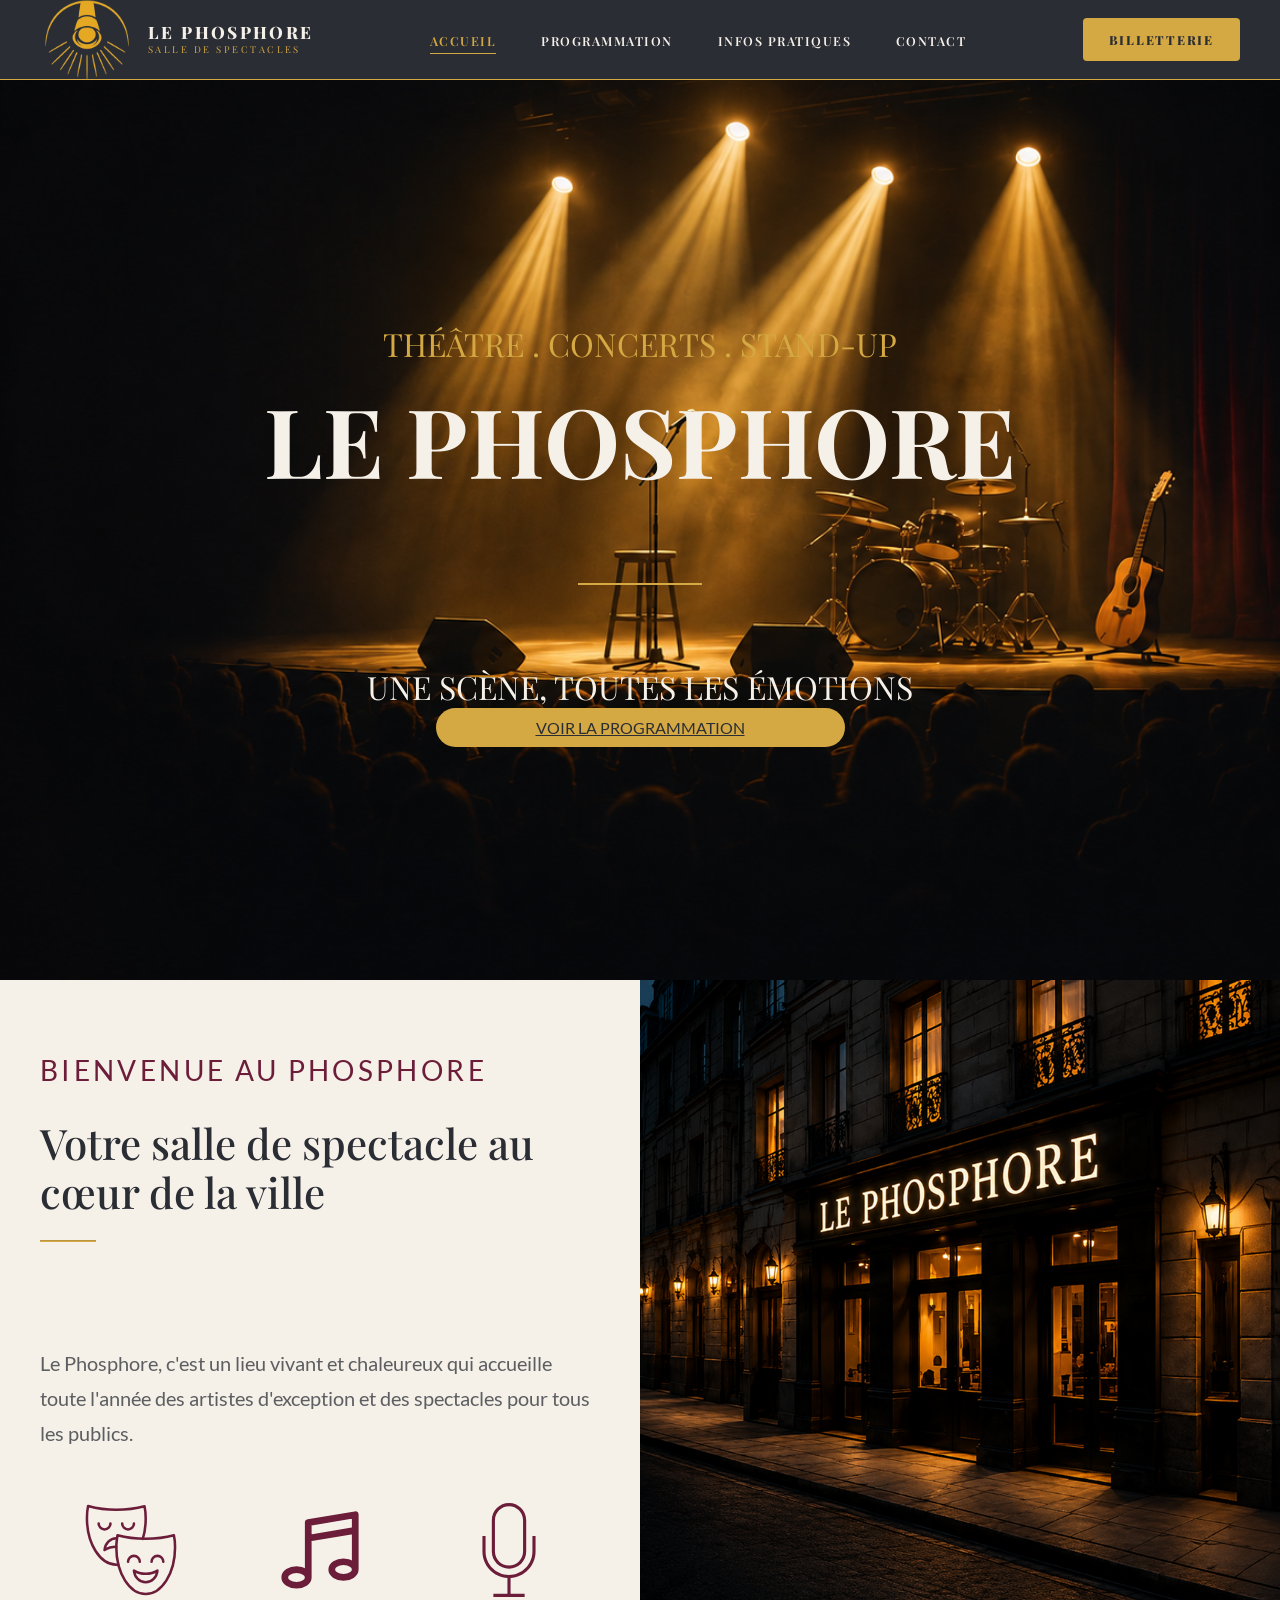
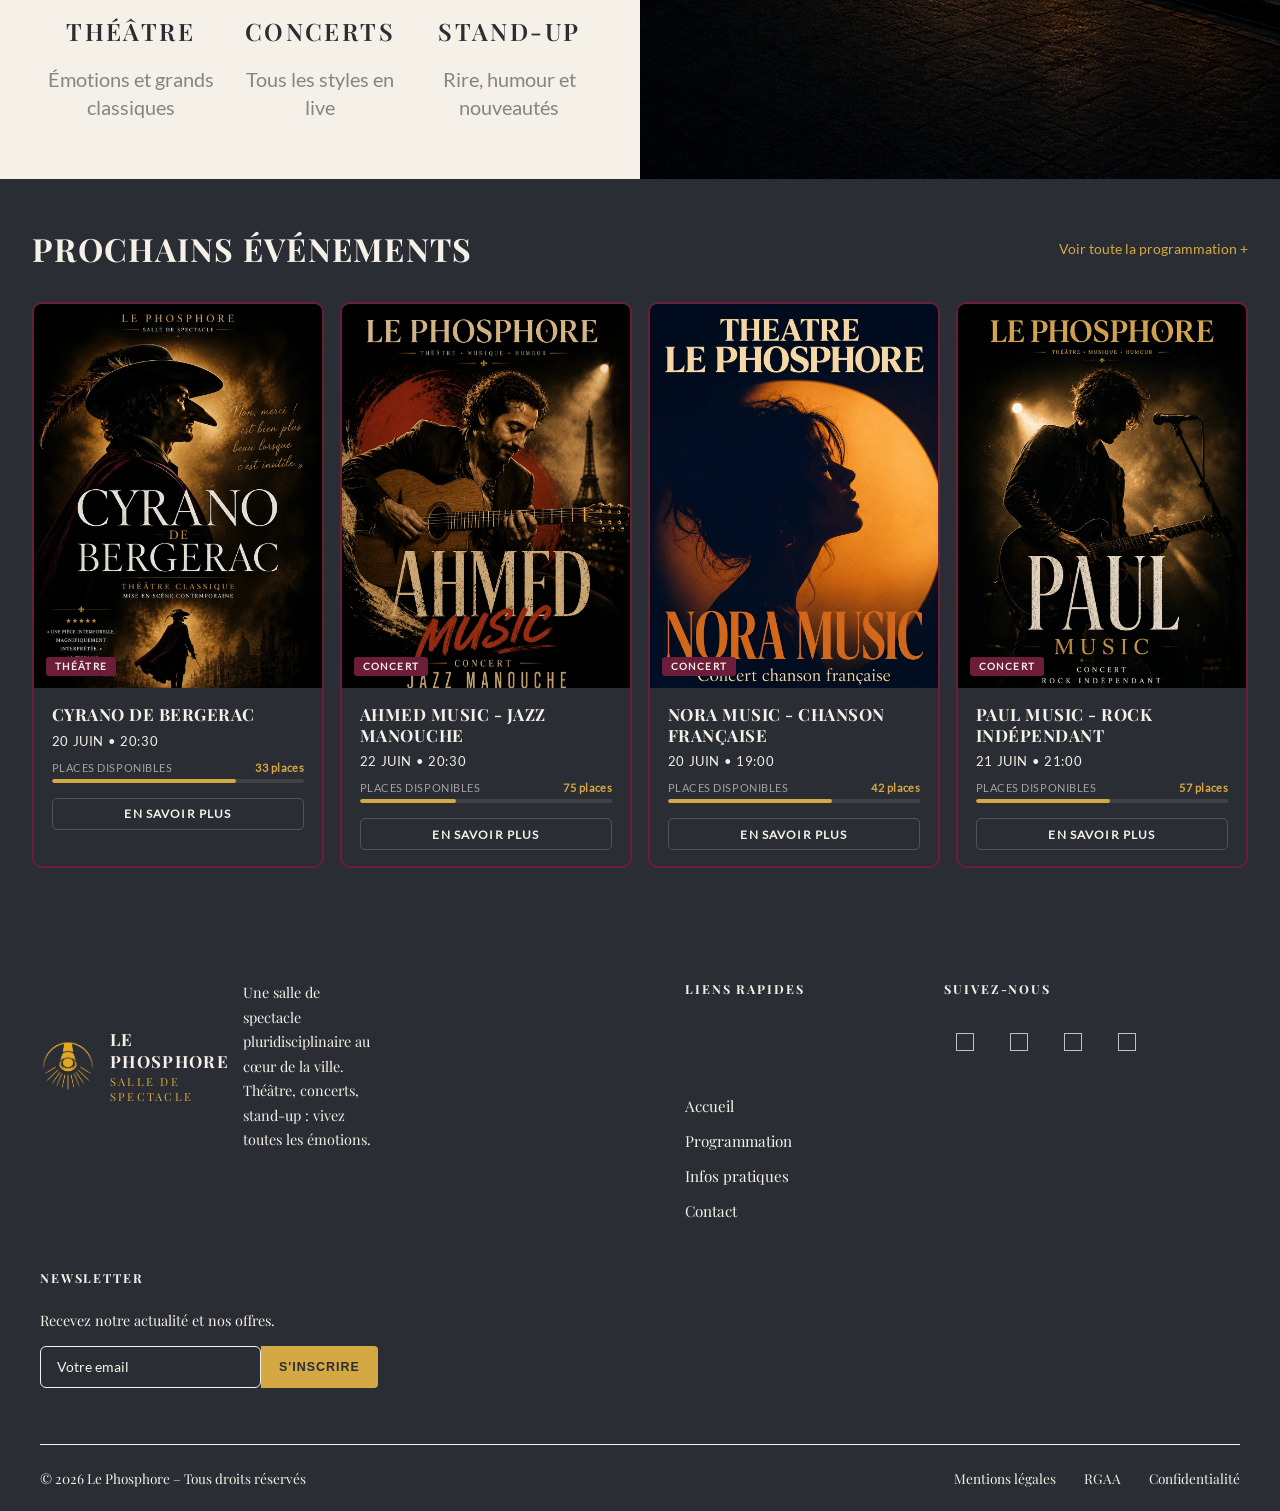
==== index.html @ ecba6447 "feat: comment" ====
<!doctype html>
<html lang="fr">
  <head>
    <meta charset="UTF-8" />
    <meta name="viewport" content="width=device-width, initial-scale=1.0" />
    <!-- SEO meta description for search engines -->
    <meta
      name="description"
      content="Le Phosphore, salle de spectacle parisienne : théâtre, concerts et stand-up. Découvrez la programmation et réservez vos places."
    />
    <title>Le Phosphore — Salle de spectacle</title>
    <link rel="stylesheet" href="/css/style.min.css" />
  </head>
  <body>
    <!-- Intro animation overlay: black fade + curtain opening effect on page load -->
    <div id="intro-animation">
      <div class="fade-black"></div>

      <div class="curtain curtain-left"></div>
      <div class="curtain curtain-right"></div>
    </div>
    <main>
      <!-- Hero section: full-viewport intro with title and CTA -->
      <section class="hero">
        <!-- Placeholder div, filled via jQuery .load() at the bottom of the page -->
        <div id="header"></div>

        <div class="hero__text">
          <div class="hero-1">
            <div class="hero-theme gold">théâtre . concerts . stand-up</div>
            <div><h1 class="hero-title">le phosphore</h1></div>
          </div>
          <hr />
          <div>
            <div class="hero-theme">Une scène, toutes les émotions</div>
            <div>
              <!-- Main CTA linking to the full programmation page -->
              <a href="/pages/programmation.html" class="hero-button"
                >VOIR LA PROGRAMMATION</a
              >
            </div>
          </div>
        </div>
      </section>

      <!-- Bio section: presentation of the venue + the 3 types of shows offered -->
      <section class="bio">
        <article class="bio-info">
          <p class="bio-title">bienvenue au phosphore</p>
          <h2>Votre salle de spectacle au cœur de la ville</h2>
          <hr />
          <p class="bio-text">
            Le Phosphore, c'est un lieu vivant et chaleureux qui accueille toute
            l'année des artistes d'exception et des spectacles pour tous les
            publics.
          </p>

          <!-- 3 feature cards: theatre / concerts / stand-up, each with icon + title + short description -->
          <ul class="bio-features">
            <li>
              <img
                src="/img/favicon_io/icons-theatre.svg"
                alt="theatre"
                class="bio-feature-icon"
              />
              <h3>Théâtre</h3>
              <p>Émotions et grands classiques</p>
            </li>
            <li>
              <img
                src="/img/favicon_io/music-svgrepo-com-1.svg"
                alt="concerts"
                class="bio-feature-icon"
              />
              <h3>Concerts</h3>
              <p>Tous les styles en live</p>
            </li>
            <li>
              <img
                src="/img/favicon_io/micro-svgrepo-com-1.svg"
                alt="stand-up"
                class="bio-feature-icon"
              />
              <h3>Stand-up</h3>
              <p>Rire, humour et nouveautés</p>
            </li>
          </ul>
        </article>

        <!-- Decorative photo of the venue's facade -->
        <figure class="bio-img">
          <img src="/img/phosphore.png" alt="Façade du Phosphore" />
        </figure>
      </section>

      <!-- Upcoming events preview: header + link to full schedule, grid populated dynamically by JS -->
      <section class="programmation">
        <div class="programmation__header">
          <h2 class="programmation__title">Prochains Événements</h2>
          <a href="/pages/programmation.html" class="programmation__link"
            >Voir toute la programmation +</a
          >
        </div>
        <!-- Empty container, filled at runtime by index-programmation.js (fetches spectacles.json) -->
        <div class="programmation__grid" id="programmation-grid"></div>
      </section>

      <!-- Placeholder div, filled via jQuery .load() at the bottom of the page -->
      <div id="footer"></div>
    </main>

    <!-- jQuery, required for the .load() calls below -->
    <script src="https://code.jquery.com/jquery-3.7.1.min.js"></script>
    <script src="/js/header.js"></script>
    <script src="/js/index-programmation.js"></script>
    <script>
      // Inject shared header/footer HTML into their placeholder divs
      $("#header").load("/pages/header.html");
      $("#footer").load("/pages/footer.html");
    </script>
  </body>
</html>
---- css/style.min.css ----
.navbar{position:sticky;top:0;z-index:100;background:var(--bg-nav);height:var(--nav-height);display:flex;align-items:center;justify-content:space-between;padding:0 2.5rem;border-bottom:1px solid var(--gold);font-family:"playfair"}.nav-brand{display:flex;align-items:center;gap:14px;text-decoration:none;flex-shrink:0}.nav-logo{width:94px;height:94px;display:flex;align-items:center;justify-content:center;flex-shrink:0}.nav-brand-text{display:flex;flex-direction:column;gap:2px}.nav-brand-name{color:var(--text-white);font-size:17px;font-weight:800;letter-spacing:.14em;text-transform:uppercase;line-height:1}.nav-brand-sub{color:var(--gold);font-size:9.5px;letter-spacing:.26em;text-transform:uppercase;font-weight:400}.nav-links{display:flex;align-items:center;gap:2.8rem;list-style:none}.nav-links a{color:var(--text-white);text-decoration:none;font-size:12.5px;font-weight:600;letter-spacing:.12em;text-transform:uppercase;transition:color .2s;position:relative;padding-bottom:3px}.nav-links a::after{content:"";position:absolute;bottom:-2px;left:0;width:0;height:1.5px;background:var(--gold);transition:width .25s ease}.nav-links a:hover,.nav-links a.active{color:var(--gold)}.nav-links a:hover::after,.nav-links a.active::after{width:100%}.nav-cta{background:var(--gold);color:var(--bg-nav);font-size:12.5px;font-weight:800;letter-spacing:.14em;text-transform:uppercase;padding:13px 26px;border:none;border-radius:4px;cursor:pointer;text-decoration:none;flex-shrink:0;transition:background .2s,transform .1s;display:inline-flex;align-items:center}.nav-cta:hover{background:var(--text-red);color:var(--text-white)}.nav-cta:active{transform:scale(0.97)}.nav-toggle{display:none;flex-direction:column;gap:5px;background:none;border:none;cursor:pointer;padding:6px}.nav-toggle span{display:block;width:24px;height:2px;background:var(--text-white);border-radius:2px;transition:transform .3s,opacity .3s}.nav-toggle.open span:nth-child(1){transform:translateY(7px) rotate(45deg)}.nav-toggle.open span:nth-child(2){opacity:0}.nav-toggle.open span:nth-child(3){transform:translateY(-7px) rotate(-45deg)}.nav-mobile{display:none;flex-direction:column;background:var(--bg-nav);padding:1rem 2rem 1.5rem;border-top:1px solid var(--gold)}.nav-mobile.open{display:flex}.nav-mobile a{color:var(--text-white);text-decoration:none;font-size:13px;font-weight:600;letter-spacing:.12em;text-transform:uppercase;padding:14px 0;border-bottom:1px solid var(--gold);transition:color .2s}.nav-mobile a.active{color:var(--gold)}.nav-mobile a:last-child{border-bottom:none}.nav-mobile .nav-cta-mobile{margin-top:1.2rem;background:var(--gold);color:var(--bg-nav);font-size:12.5px;font-weight:800;letter-spacing:.14em;text-transform:uppercase;padding:14px 0;border-radius:4px;text-align:center;border:none}@media(max-width: 768px){.nav-links,.nav-cta{display:none}.nav-toggle{display:flex}.navbar{padding:0 1.5rem}}.hero{background-image:url("/img/scene-principale.png");background-size:cover;background-repeat:no-repeat;background-position:right}.hero__text{display:flex;flex-direction:column;align-items:center;justify-content:center;text-align:center;min-height:100vh;padding:0 1.5rem}@media(max-width: 600px){.hero{background-position:center}}.hero-title{font-family:"playfair";font-size:96px}@media(max-width: 1024px){.hero-title{font-size:64px}}@media(max-width: 600px){.hero-title{font-size:40px}}.hero-theme{font-family:"playfair";font-size:32px;text-transform:uppercase;margin-bottom:10px}@media(max-width: 1024px){.hero-theme{font-size:22px}}@media(max-width: 600px){.hero-theme{font-size:16px}}.hero-1{margin-bottom:80px}@media(max-width: 1024px){.hero-1{margin-bottom:50px}}@media(max-width: 600px){.hero-1{margin-bottom:32px}}hr{height:2px;width:10%;background-color:var(--gold);margin-bottom:80px;border:none}@media(max-width: 1024px){hr{margin-bottom:50px}}@media(max-width: 600px){hr{width:20%;margin-bottom:32px}}.hero-button{background-color:var(--gold);color:var(--bg-nav);font-family:"lato";margin-top:10px;padding:10px 100px;border-radius:50px;border:none;cursor:pointer;transition:background-color .2s,color .2s}.hero-button:hover,.hero-button:focus-visible{background-color:var(--text-red);color:var(--text-white)}@media(max-width: 1024px){.hero-button{padding:10px 60px}}@media(max-width: 600px){.hero-button{padding:12px 32px;width:100%;max-width:320px}}.bio{display:grid;grid-template-columns:1fr 1fr;gap:0;background:var(--text-white);align-items:center}.bio-info{padding:3rem 2.5rem 2.5rem;display:flex;flex-direction:column;gap:1.5rem}.bio-info h2{font-family:"playfair";font-size:42px;font-weight:500;line-height:1.15;color:var(--bg-nav)}.bio-info hr{border:none;border-top:1px solid color-mix(in srgb, var(--bg-nav) 15%, transparent)}.bio-info>p{font-family:"lato";font-size:.875rem;line-height:1.75;color:color-mix(in srgb, var(--bg-nav) 75%, transparent)}.bio-title{font-family:"playfair";font-size:28px !important;font-weight:500;letter-spacing:.12em;text-transform:uppercase;color:var(--text-red) !important}.bio-features{list-style:none;display:grid;grid-template-columns:repeat(3, 1fr);gap:.5rem;margin-top:.5rem}.bio-features li{display:flex;flex-direction:column;align-items:center;text-align:center;gap:.5rem}.bio-features h3{font-family:"playfair";font-size:24px !important;font-weight:600;letter-spacing:.1em;text-transform:uppercase;color:var(--bg-nav);margin-bottom:10px;margin-top:10px}.bio-features p{font-family:"lato";font-size:20px !important;color:color-mix(in srgb, var(--bg-nav) 55%, transparent);line-height:1.4}.bio-feature-icon{width:94px;height:94px}.bio-img{position:relative;overflow:hidden;min-height:400px}.bio-img img{width:100%;height:100%;object-fit:cover;display:block}.bio-text{font-size:20px !important;margin-bottom:20px}@media(max-width: 1024px){.bio{grid-template-columns:1fr}.bio-info{padding:2.5rem 2rem 2rem}.bio-info h2{font-size:32px}.bio-feature-icon{width:72px;height:72px}.bio-img{min-height:320px}}@media(max-width: 600px){.bio-info{padding:2rem 1.5rem}.bio-info h2{font-size:26px}.bio-title{font-size:20px !important}.bio-features{grid-template-columns:1fr;gap:1.5rem}.bio-features h3{font-size:18px !important}.bio-features p{font-size:15px !important}.bio-feature-icon{width:56px;height:56px}.bio-img{min-height:240px}.bio-text{font-size:16px !important}}.programmation{margin:0 auto;padding:3rem 2rem;background-color:var(--bg-nav)}.programmation__header{display:flex;align-items:center;justify-content:space-between;margin-bottom:2rem}.programmation__title{font-family:"playfair";font-size:32px;font-weight:700;letter-spacing:.04em;text-transform:uppercase;color:var(--text-white)}.programmation__link{font-family:"lato";font-size:.875rem;font-weight:500;text-decoration:none;display:flex;align-items:center;gap:.4rem;transition:opacity .2s;color:var(--gold)}.programmation__link:hover{opacity:.75}.programmation__grid{display:grid;grid-template-columns:repeat(4, 1fr);gap:1rem}@media(max-width: 1024px){.programmation{padding:2.5rem 1.5rem}.programmation__title{font-size:1.6rem}.programmation__grid{grid-template-columns:repeat(2, 1fr)}}@media(max-width: 600px){.programmation{padding:2rem 1.25rem}.programmation__header{flex-direction:column;align-items:flex-start;gap:.75rem}.programmation__title{font-size:1.3rem}.programmation__grid{grid-template-columns:1fr}}.event-card{background:var(--bg-nav);border:2px solid var(--text-red);border-radius:10px;overflow:hidden;transition:border-color .25s,transform .25s}.event-card:hover{border-color:var(--gold);transform:translateY(-3px)}.event-card:hover .event-card__image-wrap img{transform:scale(1.04)}.event-card__link{display:block;text-decoration:none;color:inherit;cursor:pointer}.event-card__image-wrap{position:relative;aspect-ratio:3/4;overflow:hidden}.event-card__image-wrap img{width:100%;height:100%;object-fit:cover;object-position:top center;display:block;transition:transform .4s ease}.event-card__badge{position:absolute;bottom:.75rem;left:.75rem;font-family:"lato";font-size:.6rem;font-weight:700;letter-spacing:.12em;text-transform:uppercase;color:var(--text-white);padding:.25rem .55rem;border-radius:3px}.event-card__badge--theatre,.event-card__badge--concert,.event-card__badge--standup{background:var(--text-red)}.event-card__body{padding:1rem 1.1rem 0}.event-card__name{font-family:"playfair";font-size:1.05rem;font-weight:700;letter-spacing:.03em;text-transform:uppercase;color:var(--text-white);margin-bottom:.5rem;line-height:1.2}.event-card__date{font-family:"lato";font-size:.8rem;font-weight:400;letter-spacing:.05em;text-transform:uppercase;color:var(--text-white)}.event-card__capacity{padding:.75rem 1.1rem 0;display:flex;flex-direction:column;gap:.35rem}.event-card__capacity-label{display:flex;justify-content:space-between;align-items:center}.event-card__capacity-text{font-family:"lato";font-size:.68rem;font-weight:500;letter-spacing:.05em;text-transform:uppercase;color:var(--text-white);opacity:.6}.event-card__capacity-count{font-family:"lato";font-size:.7rem;font-weight:700;letter-spacing:.04em}.event-card__capacity-count--limited{color:var(--gold)}.event-card__capacity-count--scarce{color:var(--text-red)}.event-card__capacity-bar{height:4px;border-radius:99px;background:color-mix(in srgb, var(--text-white) 10%, transparent);overflow:hidden}.event-card__capacity-fill{height:100%;border-radius:99px;transition:width .6s ease}.event-card__capacity-fill--limited{background:var(--gold)}.event-card__capacity-fill--scarce{background:var(--text-red)}.event-card__footer{padding:.9rem 1.1rem 1rem}.event-card__btn-info{width:100%;background:rgba(0,0,0,0);border:1px solid color-mix(in srgb, var(--text-white) 20%, transparent);color:var(--text-white);font-family:"lato";font-size:.72rem;font-weight:600;letter-spacing:.1em;text-transform:uppercase;padding:.55rem 1rem;border-radius:5px;cursor:pointer;transition:border-color .2s,color .2s}.event-card__btn-info:hover,.event-card__btn-info:focus-visible{border-color:var(--text-red);color:var(--text-red)}.event-card__description{font-family:"lato";padding:0 1.1rem 1.1rem;font-size:.8rem;line-height:1.5;color:var(--text-white);opacity:.75}.event-card__description[hidden]{display:none}@media(max-width: 600px){.event-card__name{font-size:.95rem}.event-card__body{padding:.85rem .9rem 0}.event-card__capacity{padding:.65rem .9rem 0}.event-card__footer{padding:.8rem .9rem .9rem}.event-card__description{padding:0 .9rem .9rem}}.footer{background:var(--bg-nav);color:var(--text-white);font-family:"playfair";padding:64px 40px 0}.footer-main{display:grid;grid-template-columns:1.6fr 1fr 1fr 1.4fr;gap:48px;padding-bottom:56px;border-bottom:1px solid var(--text-white)}.footer-logo-link{display:flex;align-items:center;gap:14px;text-decoration:none;margin-bottom:20px}.footer-logo-img{width:56px;height:56px;object-fit:contain}.footer-brand-text{display:flex;flex-direction:column}.footer-brand-name{color:var(--text-white);font-size:1.05rem;font-weight:700;letter-spacing:.08em}.footer-brand-sub{color:var(--gold);font-size:.7rem;letter-spacing:.2em;margin-top:2px}.footer-desc{font-size:.9rem;line-height:1.7;color:var(--text-white);margin:0}.footer-col-title{font-size:.78rem;font-weight:700;letter-spacing:.15em;color:var(--text-white);margin:0 0 24px}.footer-links{list-style:none;margin:0;padding:0;display:flex;flex-direction:column;gap:14px}.footer-links a{color:var(--text-white);text-decoration:none;font-size:.95rem;transition:color .2s}.footer-links a:hover{color:var(--gold)}.footer-socials{display:flex;gap:12px}.footer-social-link{display:flex;align-items:center;justify-content:center;width:42px;height:42px;border-radius:50%;background:var(--bg-nav);color:var(--text-white);text-decoration:none;transition:background .2s,color .2s}.footer-social-link img{width:18px;height:18px}.footer-social-link:hover{background:var(--gold);color:var(--bg-nav)}.footer-newsletter-desc{font-size:.9rem;color:var(--text-white);margin:0 0 16px}.footer-newsletter-form{display:flex}.footer-newsletter-input{flex:1;padding:12px 16px;background:var(--bg-nav);border:1px solid var(--text-white);border-right:none;color:var(--text-white);font-size:.9rem;outline:none;border-radius:4px 0 0 4px}.footer-newsletter-input::placeholder{color:var(--text-white)}.footer-newsletter-input:focus{border-color:var(--gold)}.footer-newsletter-btn{padding:12px 18px;background:var(--gold);color:var(--bg-nav);border:none;font-size:.78rem;font-weight:700;letter-spacing:.08em;cursor:pointer;border-radius:0 4px 4px 0;transition:background .2s;white-space:nowrap}.footer-newsletter-btn:hover{background:var(--text-red);color:var(--text-white)}.footer-bottom{display:flex;justify-content:space-between;align-items:center;padding:24px 0;flex-wrap:wrap;gap:12px}.footer-copy{font-size:.85rem;color:var(--text-white);margin:0}.footer-legal{display:flex;gap:28px}.footer-legal a{font-size:.85rem;color:var(--text-white);text-decoration:none;transition:color .2s}.footer-legal a:hover{color:var(--text-white)}@media(max-width: 900px){.footer-main{grid-template-columns:1fr 1fr}}@media(max-width: 560px){.footer{padding:48px 20px 0}.footer-main{grid-template-columns:1fr;gap:36px}.footer-bottom{flex-direction:column;align-items:flex-start}}@media(max-width: 600px){.navbar__nav{display:none}.hero__content h1{font-size:2.5rem}}.info-contact{background:var(--bg-nav);color:var(--text-white);font-family:"lato";min-height:100vh}.contact{position:relative;height:340px;overflow:hidden;display:flex;align-items:flex-end}.contact__bg{position:absolute;inset:0;background-image:url("/img/scene-principale.png");background-position:center}.contact__bg::after{content:"";position:absolute;inset:0}.contact__fade{position:absolute;bottom:0;left:0;right:0;height:80px;background:linear-gradient(to bottom, transparent, var(--bg-nav));z-index:1}.contact__content{position:relative;z-index:2;padding:0 3rem 2.5rem;max-width:600px}.contact__content h1{font-family:"playfair";font-size:3.5rem;font-weight:400;line-height:1;margin-bottom:1rem;color:var(--text-white)}.contact__content p{font-size:.95rem;color:var(--text-white);line-height:1.6}.contact-wrap{max-width:1100px;margin:0 auto;padding:2.5rem 2rem 5rem}.contact-panel{background:var(--bg-nav);border:1px solid var(--text-white);border-radius:12px;display:grid;grid-template-columns:340px 1fr;overflow:hidden}@media(max-width: 860px){.contact-panel{grid-template-columns:1fr}}.contact-info{padding:2.5rem 2rem;border-right:1px solid var(--text-white);display:flex;flex-direction:column;gap:2rem}@media(max-width: 860px){.contact-info{border-right:none;border-bottom:1px solid var(--text-white)}}@media(max-width: 600px){.contact-info{padding:1.8rem 1.5rem}}.info-item{display:flex;gap:1.1rem;align-items:flex-start}.info-item__icon{width:36px;height:36px;flex-shrink:0;display:flex;align-items:center;justify-content:center}.info-item__icon svg{width:24px;height:24px;stroke:var(--gold);fill:none;stroke-width:1.6;stroke-linecap:round;stroke-linejoin:round}.info-item__title{font-size:.95rem;font-weight:700;color:var(--text-white);margin-bottom:.3rem}.info-item__detail{font-size:.82rem;color:var(--text-white);line-height:1.65}.info-item__detail a{color:var(--text-white);text-decoration:none;transition:color .2s}.info-item__detail a:hover{color:var(--gold)}.info-divider{border:none;border-top:1px solid var(--gold);margin:0}.contact-form{padding:2.5rem 2.5rem}@media(max-width: 600px){.contact-form{padding:1.8rem 1.5rem}}.contact-form h2{font-family:"playfair";font-size:1.9rem;font-weight:400;color:var(--text-white);margin-bottom:1.8rem}.form-row{display:grid;grid-template-columns:1fr 1fr;gap:.9rem;margin-bottom:.9rem}@media(max-width: 600px){.form-row{grid-template-columns:1fr}}.form-group{display:flex;flex-direction:column;gap:0;margin-bottom:.9rem}.form-group:last-of-type{margin-bottom:0}input[type=text],input[type=email],select,textarea{width:100%;background:var(--bg-nav);border:1px solid var(--text-white);border-radius:6px;color:var(--text-white);font-family:"lato";font-size:.85rem;padding:.75rem 1rem;outline:none;transition:border-color .2s;appearance:none;-webkit-appearance:none}input::placeholder,textarea::placeholder{color:var(--text-white)}select{color:var(--text-white);cursor:pointer}select option{color:var(--text-white);background:var(--bg-nav)}input:focus,select:focus,textarea:focus{border-color:var(--gold)}.select-wrap{position:relative}.select-wrap::after{content:"";position:absolute;right:1rem;top:50%;transform:translateY(-50%);width:0;height:0;border-left:5px solid rgba(0,0,0,0);border-right:5px solid rgba(0,0,0,0);border-top:5px solid var(--text-white);pointer-events:none}textarea{resize:vertical;min-height:130px;line-height:1.6}.form-check{display:flex;align-items:flex-start;gap:.75rem;margin:1.2rem 0 1.5rem}.form-check input[type=checkbox]{width:18px;height:18px;min-width:18px;margin-top:1px;accent-color:var(--gold);cursor:pointer;border-radius:3px}.form-check label{font-size:.8rem;color:var(--text-white);line-height:1.5;cursor:pointer}.form-check label a{color:var(--gold);text-decoration:underline}.btn-submit{display:inline-block;background:var(--gold);color:var(--bg-nav);border:none;font-family:"lato";font-size:.78rem;font-weight:800;letter-spacing:.14em;text-transform:uppercase;padding:.95rem 2.5rem;border-radius:5px;cursor:pointer;transition:background .2s,transform .15s}.btn-submit:hover{background:var(--gold-dark);transform:translateY(-1px)}.btn-submit:active{transform:translateY(0)}.page-header-prog{padding:3.5rem 0rem 2rem;margin:0 auto}.page-header-prog h1{font-size:3rem;font-weight:800;line-height:1;margin-bottom:.6rem}.page-header-prog p{font-size:1rem;color:var(--text-muted)}.filters{margin:0 auto;padding:0 0rem 2rem;border-bottom:1px solid var(--bg-nav);display:flex;gap:0}.filters-style{display:flex;width:3%;transform:rotate(90deg)}.filter-days{display:flex;gap:0}.filter-btn{background:none;border:none;border-bottom:2px solid rgba(0,0,0,0);font-family:"Inter",sans-serif;font-size:.8rem;font-weight:700;letter-spacing:.1em;text-transform:uppercase;color:var(--text-muted);padding:.6rem 1.4rem .6rem 0;margin-right:1.8rem;cursor:pointer;transition:color .2s,border-color .2s}.filter-btn:hover{color:var(--text-white)}.filter-btn.active{color:var(--gold);border-bottom-color:var(--gold)}.load-more{display:flex;justify-content:center;padding:3rem 2.5rem 4rem}.load-more__btn{background:var(--gold-btn);color:var(--text-white);border:1px solid var(--text-white);font-size:.8rem;font-weight:800;letter-spacing:.14em;text-transform:uppercase;padding:1rem 3.5rem;border-radius:5px;cursor:pointer;transition:background .2s}.load-more__btn:hover{background:var(--gold);color:var(--bg-nav);border:none}@media(max-width: 1000px){.events-grid{grid-template-columns:repeat(2, 1fr)}}@media(max-width: 600px){.navbar__nav{display:none}.events-grid{grid-template-columns:1fr}.page-header h1{font-size:2rem}}.infos-page{background-color:var(--text-white)}.page-header{background:var(--bg-nav);text-align:center;padding:3rem 2rem 3.2rem;color:var(--text-white)}.page-header h1{font-family:"playfair",serif;font-size:2.8rem;font-weight:500;margin-bottom:.7rem}.page-header p{font-family:"playfair",serif;font-size:1.05rem;color:color-mix(in srgb, var(--text-white) 75%, transparent)}.tabs-bar{background:var(--text-white);border-bottom:1px solid color-mix(in srgb, var(--bg-nav) 15%, transparent);display:flex;justify-content:center;overflow-x:auto}.tabs{display:flex;gap:2.8rem;padding:0 2rem}.tab-btn{background:none;border:none;display:flex;align-items:center;gap:.55rem;padding:1.4rem 0 1.1rem;border-bottom:3px solid rgba(0,0,0,0);font-family:"playfair",serif;font-size:.85rem;font-weight:700;letter-spacing:.07em;text-transform:uppercase;color:color-mix(in srgb, var(--bg-nav) 65%, transparent);cursor:pointer;white-space:nowrap;transition:color .2s,border-color .2s}.tab-btn svg{width:20px;height:20px;stroke:color-mix(in srgb, var(--bg-nav) 65%, transparent);fill:none;stroke-width:1.6;stroke-linecap:round;stroke-linejoin:round;transition:stroke .2s}.tab-btn:hover{color:var(--bg-nav)}.tab-btn:hover svg{stroke:var(--bg-nav)}.tab-btn.active{color:var(--text-red);border-bottom-color:var(--text-red)}.tab-btn.active svg{stroke:var(--text-red)}.tab-panel{display:none}.tab-panel.active{display:block}.panel-inner{max-width:1300px;margin:0 auto;padding:3rem 2.5rem 4rem;background:var(--text-white)}.access-layout{display:grid;grid-template-columns:320px 1fr;gap:2.5rem;align-items:start}.access-info h2{font-family:"playfair",serif;font-size:1.7rem;font-weight:600;margin-bottom:1.4rem;color:var(--bg-nav)}.access-block{margin-bottom:1.4rem}.access-block h3{font-family:"playfair",serif;font-size:.8rem;font-weight:700;letter-spacing:.04em;color:var(--gold);margin-bottom:.4rem;text-transform:none}.access-block p{font-family:"playfair",serif;font-size:.9rem;line-height:1.6;color:var(--bg-nav)}.btn-bordeaux{display:inline-block;background:var(--text-red);color:var(--text-white);font-family:"playfair",serif;font-size:.78rem;font-weight:700;letter-spacing:.08em;text-transform:uppercase;padding:.85rem 1.6rem;border-radius:5px;text-decoration:none;margin-top:.6rem;transition:background .2s}.btn-bordeaux:hover{background:color-mix(in srgb, var(--text-red) 70%, var(--bg-nav))}.map-embed{border-radius:10px;overflow:hidden;border:1px solid color-mix(in srgb, var(--bg-nav) 15%, transparent);min-height:460px}.map-embed iframe{width:100%;height:100%;min-height:460px;border:0;display:block}.tarifs-grid{display:grid;grid-template-columns:repeat(3, 1fr);gap:1.5rem}.tarif-card{background:var(--text-white);border:1px solid color-mix(in srgb, var(--bg-nav) 15%, transparent);border-radius:10px;padding:1.8rem;text-align:center}.tarif-card h3{font-family:"playfair",serif;font-size:1.3rem;font-weight:600;margin-bottom:.6rem;color:var(--bg-nav)}.tarif-card .price{font-family:"playfair",serif;font-size:2.1rem;font-weight:800;color:var(--text-red);margin-bottom:.6rem}.tarif-card .price span{font-family:"playfair",serif;font-size:.9rem;font-weight:500;color:color-mix(in srgb, var(--bg-nav) 65%, transparent)}.tarif-card p{font-family:"playfair",serif;font-size:.85rem;color:color-mix(in srgb, var(--bg-nav) 65%, transparent);line-height:1.6}.services-grid{display:grid;grid-template-columns:repeat(3, 1fr);gap:1.5rem}.service-card{background:var(--bg-nav);border:1px solid var(--text-red);border-radius:10px;padding:1.8rem}.service-card__icon{width:42px;height:42px;margin-bottom:1rem;display:flex;align-items:center;justify-content:center}.service-card__icon svg{width:30px;height:30px;stroke:var(--text-red);fill:none;stroke-width:1.6;stroke-linecap:round;stroke-linejoin:round}.service-card h3{font-family:"playfair",serif;font-size:1rem;font-weight:700;margin-bottom:.5rem;color:var(--text-white)}.service-card p{font-family:"playfair",serif;font-size:.85rem;color:var(--text-white);line-height:1.6}.accessibility-list{display:flex;flex-direction:column;gap:1.2rem;max-width:760px}.accessibility-item{display:flex;gap:1.1rem;background:var(--text-white);border:1px solid color-mix(in srgb, var(--bg-nav) 15%, transparent);border-radius:10px;padding:1.3rem 1.5rem}.accessibility-item__icon{width:36px;height:36px;flex-shrink:0;display:flex;align-items:center;justify-content:center}.accessibility-item__icon svg{width:26px;height:26px;stroke:var(--text-red);fill:none;stroke-width:1.6;stroke-linecap:round;stroke-linejoin:round}.accessibility-item h3{font-family:"playfair",serif;font-size:.95rem;font-weight:700;margin-bottom:.3rem;color:var(--bg-nav)}.accessibility-item p{font-family:"playfair",serif;font-size:.85rem;color:color-mix(in srgb, var(--bg-nav) 65%, transparent);line-height:1.6}.plan-wrap{text-align:center}.plan-placeholder{background:var(--bg-nav);border:1px dashed color-mix(in srgb, var(--bg-nav) 35%, transparent);border-radius:10px;padding:4rem 2rem;color:var(--text-white);font-family:"playfair",serif;font-size:.9rem;max-width:700px;margin:0 auto}.plan-placeholder svg{width:64px;height:64px;stroke:var(--gold);fill:none;stroke-width:1.3;margin-bottom:1rem}@media(max-width: 1000px){.access-layout{grid-template-columns:1fr}.tarifs-grid,.services-grid{grid-template-columns:repeat(2, 1fr)}.footer__top{grid-template-columns:1fr 1fr}}@media(max-width: 600px){.navbar__nav{display:none}.page-header h1{font-size:2rem}.tarifs-grid,.services-grid{grid-template-columns:1fr}.footer__top{grid-template-columns:1fr}.footer__bottom{flex-direction:column;gap:.8rem}.tabs{gap:1.6rem}}.fiche-spectacle{background:var(--bg-nav);color:var(--text-white);font-family:"lato";padding:2.5rem 3rem 4rem}.fiche-spectacle__back{display:inline-flex;align-items:center;gap:.6rem;color:var(--text-white);text-decoration:none;font-size:.95rem;margin-bottom:2.5rem;transition:color .2s}.fiche-spectacle__back svg{width:18px;height:18px;stroke:var(--text-white);fill:none;stroke-width:2;stroke-linecap:round;stroke-linejoin:round;transition:stroke .2s}.fiche-spectacle__back:hover{color:var(--gold)}.fiche-spectacle__back:hover svg{stroke:var(--gold)}.fiche-spectacle__main{display:grid;grid-template-columns:1fr 1fr;gap:3rem;align-items:start}.fiche-spectacle__image-wrap{border-radius:8px;overflow:hidden;aspect-ratio:4/5}.fiche-spectacle__image-wrap img{width:100%;height:100%;object-fit:cover;display:block}.fiche-spectacle__badge{display:inline-block;background:var(--text-red);color:var(--text-white);font-size:.75rem;font-weight:700;letter-spacing:.08em;text-transform:uppercase;padding:.4rem .8rem;border-radius:4px;margin-bottom:1.2rem}.fiche-spectacle__title{font-family:"playfair";font-size:2.8rem;font-weight:500;line-height:1.1;margin-bottom:1.5rem}.fiche-spectacle__meta{display:flex;flex-direction:column;gap:.9rem;margin-bottom:1.8rem}.fiche-spectacle__meta-item{display:flex;align-items:center;gap:.8rem;font-size:1rem}.fiche-spectacle__meta-item svg{width:20px;height:20px;flex-shrink:0;stroke:var(--text-white);fill:none;stroke-width:1.6;stroke-linecap:round;stroke-linejoin:round}.fiche-spectacle__description{font-size:1rem;line-height:1.6;max-width:480px;color:color-mix(in srgb, var(--text-white) 85%, transparent);margin-bottom:2rem}.fiche-spectacle__capacity{display:flex;flex-direction:column;gap:.5rem;max-width:380px;margin-bottom:2rem}.fiche-spectacle__capacity-label{display:flex;justify-content:space-between}.fiche-spectacle__capacity-text{font-size:.78rem;letter-spacing:.05em;text-transform:uppercase;opacity:.65}.fiche-spectacle__capacity-count{font-size:.8rem;font-weight:700}.fiche-spectacle__capacity-count--limited{color:var(--gold)}.fiche-spectacle__capacity-count--scarce{color:var(--text-red)}.fiche-spectacle__capacity-bar{height:5px;border-radius:99px;overflow:hidden;background:color-mix(in srgb, var(--text-white) 10%, transparent)}.fiche-spectacle__capacity-fill{height:100%;border-radius:99px;transition:width .6s ease}.fiche-spectacle__capacity-fill--limited{background:var(--gold)}.fiche-spectacle__capacity-fill--scarce{background:var(--text-red)}.fiche-spectacle__cta{display:inline-block;background:var(--gold);color:var(--bg-nav);font-weight:700;font-size:.85rem;letter-spacing:.06em;text-transform:uppercase;text-decoration:none;padding:.9rem 2.5rem;border-radius:6px;transition:background .2s,color .2s}.fiche-spectacle__cta:hover{background:var(--text-red);color:var(--text-white)}.fiche-spectacle__cta--disabled{background:color-mix(in srgb, var(--text-white) 20%, transparent);color:color-mix(in srgb, var(--text-white) 50%, transparent);pointer-events:none}.fiche-spectacle__divider{border:none;border-top:1px solid color-mix(in srgb, var(--text-white) 12%, transparent);margin:3rem 0 2.5rem}.fiche-spectacle__practical h2{font-family:"playfair";font-size:1.4rem;font-weight:500;margin-bottom:1.8rem}.fiche-spectacle__practical-grid{display:grid;grid-template-columns:repeat(4, 1fr);gap:2rem}.fiche-spectacle__practical-block{border-left:1px solid color-mix(in srgb, var(--text-white) 12%, transparent);padding-left:1.5rem}.fiche-spectacle__practical-block:first-child{border-left:none;padding-left:0}.fiche-spectacle__practical-block h3{display:flex;align-items:center;gap:.5rem;font-size:.95rem;font-weight:700;margin-bottom:.6rem}.fiche-spectacle__practical-block h3 svg{width:16px;height:16px;stroke:var(--gold);fill:none;stroke-width:1.8}.fiche-spectacle__practical-block p{font-size:.9rem;line-height:1.6;color:color-mix(in srgb, var(--text-white) 75%, transparent)}@media(max-width: 1024px){.fiche-spectacle{padding:2rem 1.5rem 3rem}.fiche-spectacle__main{grid-template-columns:1fr;gap:2rem}.fiche-spectacle__title{font-size:2.2rem}.fiche-spectacle__practical-grid{grid-template-columns:repeat(2, 1fr);row-gap:2rem}.fiche-spectacle__practical-block:nth-child(odd){border-left:none;padding-left:0}}@media(max-width: 600px){.fiche-spectacle__title{font-size:1.7rem}.fiche-spectacle__cta{width:100%;text-align:center}.fiche-spectacle__practical-grid{grid-template-columns:1fr}.fiche-spectacle__practical-block{border-left:none !important;padding-left:0 !important;border-top:1px solid color-mix(in srgb, var(--text-white) 12%, transparent);padding-top:1.2rem}.fiche-spectacle__practical-block:first-child{border-top:none;padding-top:0}}*,*::before,*::after{box-sizing:border-box;margin:0;padding:0}:root{--gold: #d4a843;--bg-nav: #2a2d34;--text-white: #f5f0e8;--nav-height: 80px;--text-red: #6b1d3a}.gold{color:var(--gold)}@font-face{font-family:"playfair";src:url(../font/Playfair_Display/PlayfairDisplay-VariableFont_wght.ttf)}@font-face{font-family:"lato";src:url(../font/Lato/Lato-Regular.ttf)}body{color:var(--text-white)}h1{text-transform:uppercase}#intro-animation{position:fixed;inset:0;z-index:9999;pointer-events:none;overflow:hidden;max-height:100vh}.fade-black{position:absolute;inset:0;background:#000;animation:revealScene 4s ease forwards}.curtain{position:absolute;top:0;width:50%;height:100%;background-size:cover;background-repeat:no-repeat;max-height:100vh}.curtain-left{left:0;transform-origin:left center;animation:openLeft 2.5s ease forwards;background-image:url("/img/rideaux-gauche.png")}.curtain-right{background-image:url("/img/rideaux-droit.png");right:0;transform-origin:right center;animation:openRight 2.5s ease forwards}@keyframes revealScene{0%{opacity:1}100%{opacity:0}}@keyframes openLeft{0%{transform:translateX(0)}100%{transform:translateX(-105%)}}@keyframes openRight{0%{transform:translateX(0)}100%{transform:translateX(100%)}}
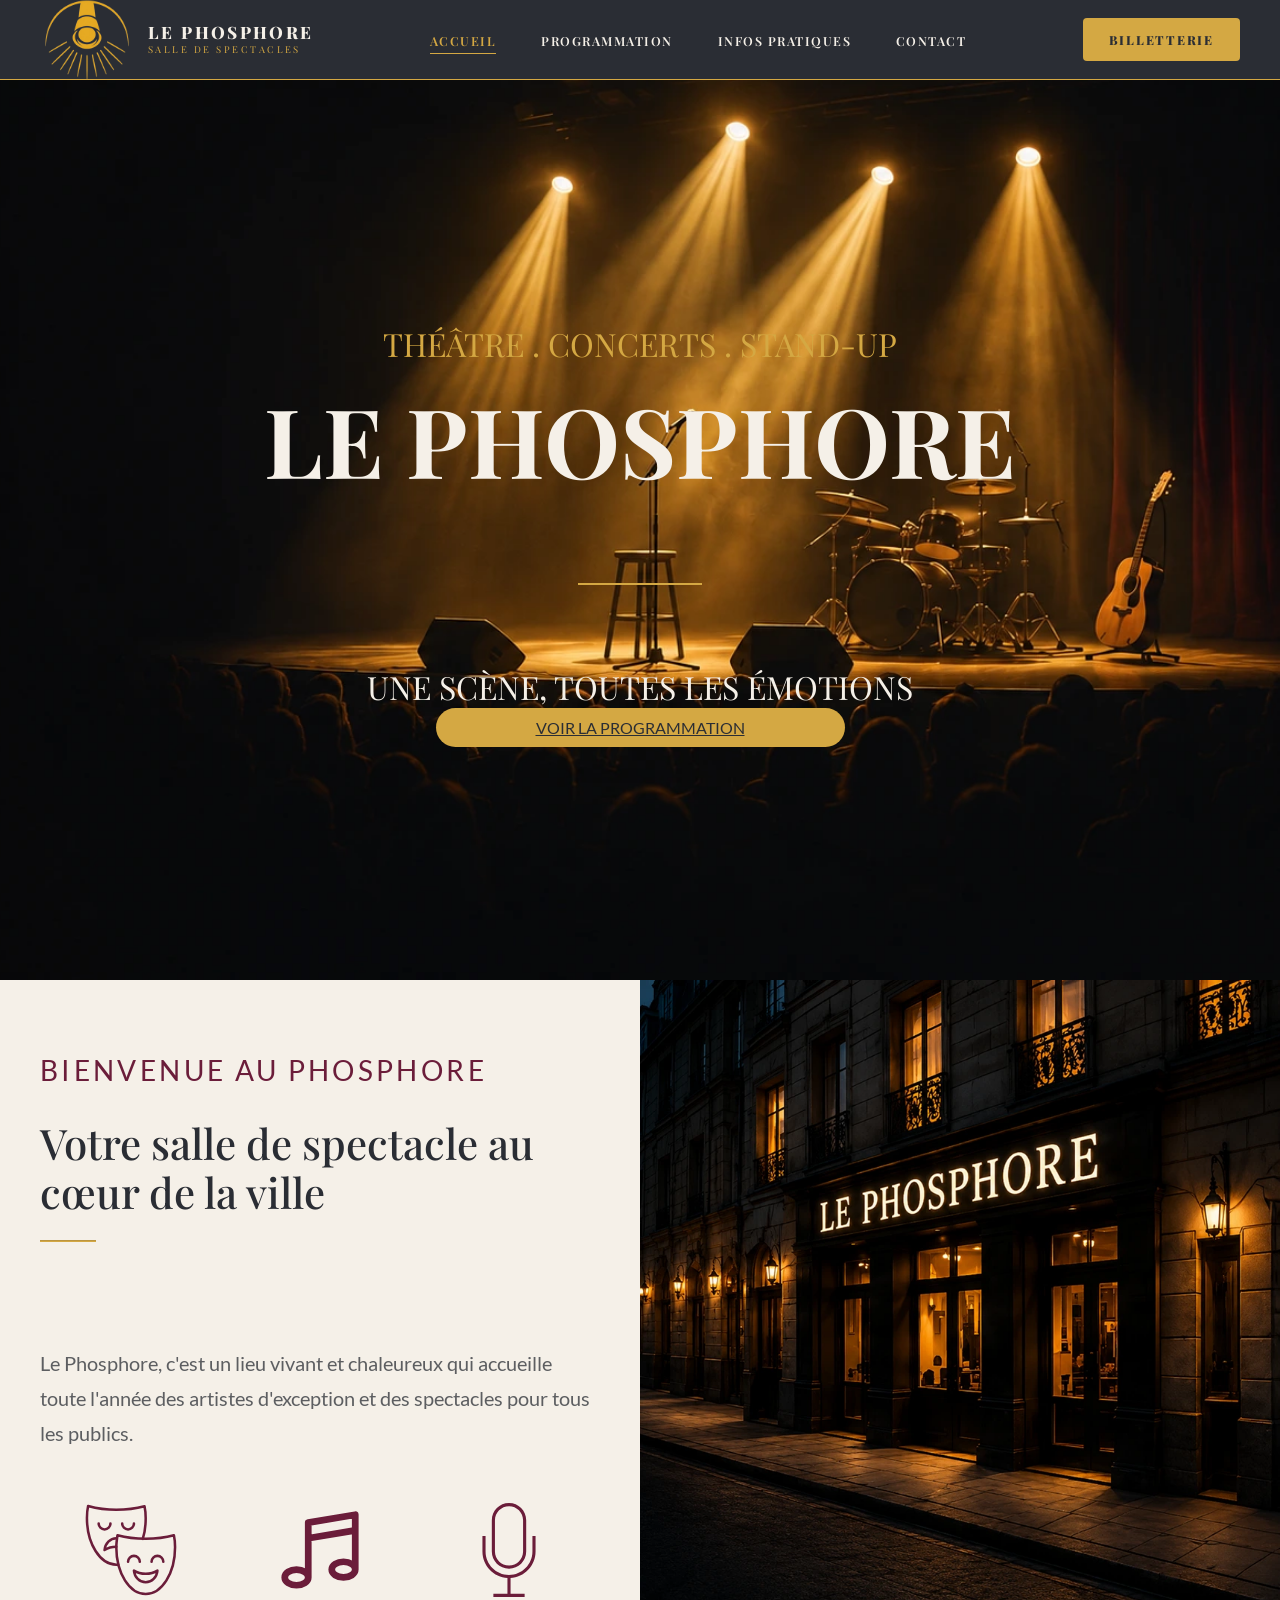
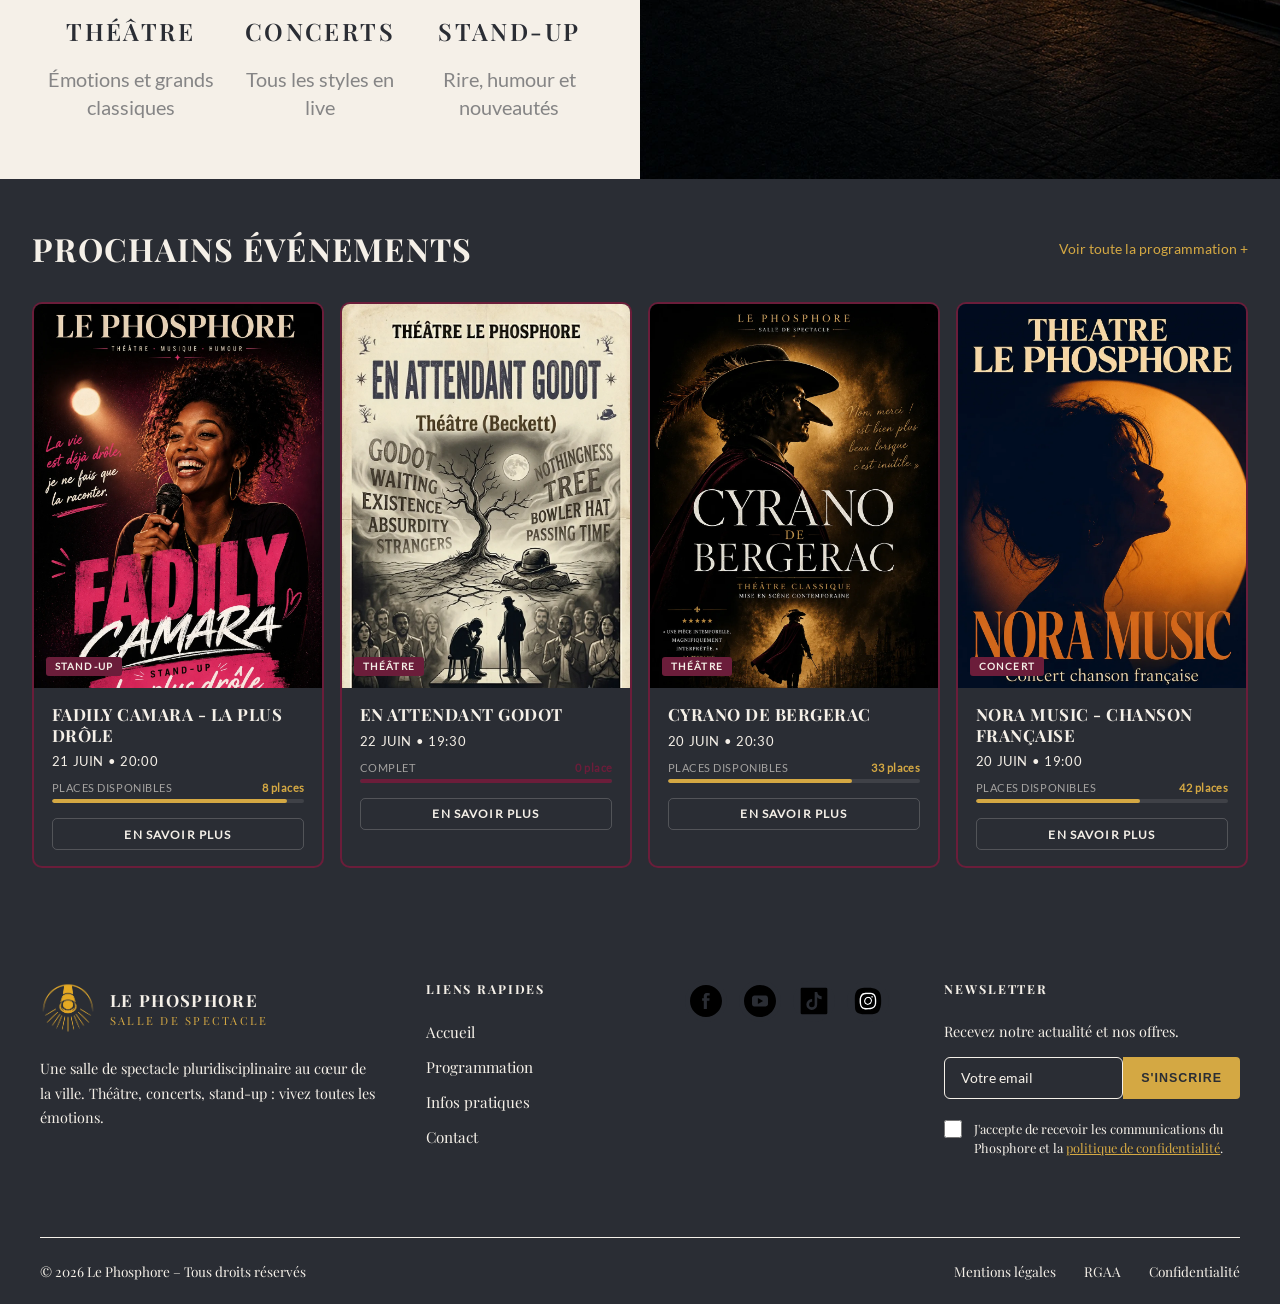
==== commit 77f753ff: "feat: eco" ====
--- a/index.html
+++ b/index.html
@@ -89,7 +89,7 @@
 
         <!-- Decorative photo of the venue's facade -->
         <figure class="bio-img">
-          <img src="/img/phosphore.png" alt="Façade du Phosphore" />
+          <img src="/img/phosphore.webp" alt="Façade du Phosphore" />
         </figure>
       </section>
 
--- a/css/style.min.css
+++ b/css/style.min.css
@@ -1 +1 @@
-.navbar{position:sticky;top:0;z-index:100;background:var(--bg-nav);height:var(--nav-height);display:flex;align-items:center;justify-content:space-between;padding:0 2.5rem;border-bottom:1px solid var(--gold);font-family:"playfair"}.nav-brand{display:flex;align-items:center;gap:14px;text-decoration:none;flex-shrink:0}.nav-logo{width:94px;height:94px;display:flex;align-items:center;justify-content:center;flex-shrink:0}.nav-brand-text{display:flex;flex-direction:column;gap:2px}.nav-brand-name{color:var(--text-white);font-size:17px;font-weight:800;letter-spacing:.14em;text-transform:uppercase;line-height:1}.nav-brand-sub{color:var(--gold);font-size:9.5px;letter-spacing:.26em;text-transform:uppercase;font-weight:400}.nav-links{display:flex;align-items:center;gap:2.8rem;list-style:none}.nav-links a{color:var(--text-white);text-decoration:none;font-size:12.5px;font-weight:600;letter-spacing:.12em;text-transform:uppercase;transition:color .2s;position:relative;padding-bottom:3px}.nav-links a::after{content:"";position:absolute;bottom:-2px;left:0;width:0;height:1.5px;background:var(--gold);transition:width .25s ease}.nav-links a:hover,.nav-links a.active{color:var(--gold)}.nav-links a:hover::after,.nav-links a.active::after{width:100%}.nav-cta{background:var(--gold);color:var(--bg-nav);font-size:12.5px;font-weight:800;letter-spacing:.14em;text-transform:uppercase;padding:13px 26px;border:none;border-radius:4px;cursor:pointer;text-decoration:none;flex-shrink:0;transition:background .2s,transform .1s;display:inline-flex;align-items:center}.nav-cta:hover{background:var(--text-red);color:var(--text-white)}.nav-cta:active{transform:scale(0.97)}.nav-toggle{display:none;flex-direction:column;gap:5px;background:none;border:none;cursor:pointer;padding:6px}.nav-toggle span{display:block;width:24px;height:2px;background:var(--text-white);border-radius:2px;transition:transform .3s,opacity .3s}.nav-toggle.open span:nth-child(1){transform:translateY(7px) rotate(45deg)}.nav-toggle.open span:nth-child(2){opacity:0}.nav-toggle.open span:nth-child(3){transform:translateY(-7px) rotate(-45deg)}.nav-mobile{display:none;flex-direction:column;background:var(--bg-nav);padding:1rem 2rem 1.5rem;border-top:1px solid var(--gold)}.nav-mobile.open{display:flex}.nav-mobile a{color:var(--text-white);text-decoration:none;font-size:13px;font-weight:600;letter-spacing:.12em;text-transform:uppercase;padding:14px 0;border-bottom:1px solid var(--gold);transition:color .2s}.nav-mobile a.active{color:var(--gold)}.nav-mobile a:last-child{border-bottom:none}.nav-mobile .nav-cta-mobile{margin-top:1.2rem;background:var(--gold);color:var(--bg-nav);font-size:12.5px;font-weight:800;letter-spacing:.14em;text-transform:uppercase;padding:14px 0;border-radius:4px;text-align:center;border:none}@media(max-width: 768px){.nav-links,.nav-cta{display:none}.nav-toggle{display:flex}.navbar{padding:0 1.5rem}}.hero{background-image:url("/img/scene-principale.png");background-size:cover;background-repeat:no-repeat;background-position:right}.hero__text{display:flex;flex-direction:column;align-items:center;justify-content:center;text-align:center;min-height:100vh;padding:0 1.5rem}@media(max-width: 600px){.hero{background-position:center}}.hero-title{font-family:"playfair";font-size:96px}@media(max-width: 1024px){.hero-title{font-size:64px}}@media(max-width: 600px){.hero-title{font-size:40px}}.hero-theme{font-family:"playfair";font-size:32px;text-transform:uppercase;margin-bottom:10px}@media(max-width: 1024px){.hero-theme{font-size:22px}}@media(max-width: 600px){.hero-theme{font-size:16px}}.hero-1{margin-bottom:80px}@media(max-width: 1024px){.hero-1{margin-bottom:50px}}@media(max-width: 600px){.hero-1{margin-bottom:32px}}hr{height:2px;width:10%;background-color:var(--gold);margin-bottom:80px;border:none}@media(max-width: 1024px){hr{margin-bottom:50px}}@media(max-width: 600px){hr{width:20%;margin-bottom:32px}}.hero-button{background-color:var(--gold);color:var(--bg-nav);font-family:"lato";margin-top:10px;padding:10px 100px;border-radius:50px;border:none;cursor:pointer;transition:background-color .2s,color .2s}.hero-button:hover,.hero-button:focus-visible{background-color:var(--text-red);color:var(--text-white)}@media(max-width: 1024px){.hero-button{padding:10px 60px}}@media(max-width: 600px){.hero-button{padding:12px 32px;width:100%;max-width:320px}}.bio{display:grid;grid-template-columns:1fr 1fr;gap:0;background:var(--text-white);align-items:center}.bio-info{padding:3rem 2.5rem 2.5rem;display:flex;flex-direction:column;gap:1.5rem}.bio-info h2{font-family:"playfair";font-size:42px;font-weight:500;line-height:1.15;color:var(--bg-nav)}.bio-info hr{border:none;border-top:1px solid color-mix(in srgb, var(--bg-nav) 15%, transparent)}.bio-info>p{font-family:"lato";font-size:.875rem;line-height:1.75;color:color-mix(in srgb, var(--bg-nav) 75%, transparent)}.bio-title{font-family:"playfair";font-size:28px !important;font-weight:500;letter-spacing:.12em;text-transform:uppercase;color:var(--text-red) !important}.bio-features{list-style:none;display:grid;grid-template-columns:repeat(3, 1fr);gap:.5rem;margin-top:.5rem}.bio-features li{display:flex;flex-direction:column;align-items:center;text-align:center;gap:.5rem}.bio-features h3{font-family:"playfair";font-size:24px !important;font-weight:600;letter-spacing:.1em;text-transform:uppercase;color:var(--bg-nav);margin-bottom:10px;margin-top:10px}.bio-features p{font-family:"lato";font-size:20px !important;color:color-mix(in srgb, var(--bg-nav) 55%, transparent);line-height:1.4}.bio-feature-icon{width:94px;height:94px}.bio-img{position:relative;overflow:hidden;min-height:400px}.bio-img img{width:100%;height:100%;object-fit:cover;display:block}.bio-text{font-size:20px !important;margin-bottom:20px}@media(max-width: 1024px){.bio{grid-template-columns:1fr}.bio-info{padding:2.5rem 2rem 2rem}.bio-info h2{font-size:32px}.bio-feature-icon{width:72px;height:72px}.bio-img{min-height:320px}}@media(max-width: 600px){.bio-info{padding:2rem 1.5rem}.bio-info h2{font-size:26px}.bio-title{font-size:20px !important}.bio-features{grid-template-columns:1fr;gap:1.5rem}.bio-features h3{font-size:18px !important}.bio-features p{font-size:15px !important}.bio-feature-icon{width:56px;height:56px}.bio-img{min-height:240px}.bio-text{font-size:16px !important}}.programmation{margin:0 auto;padding:3rem 2rem;background-color:var(--bg-nav)}.programmation__header{display:flex;align-items:center;justify-content:space-between;margin-bottom:2rem}.programmation__title{font-family:"playfair";font-size:32px;font-weight:700;letter-spacing:.04em;text-transform:uppercase;color:var(--text-white)}.programmation__link{font-family:"lato";font-size:.875rem;font-weight:500;text-decoration:none;display:flex;align-items:center;gap:.4rem;transition:opacity .2s;color:var(--gold)}.programmation__link:hover{opacity:.75}.programmation__grid{display:grid;grid-template-columns:repeat(4, 1fr);gap:1rem}@media(max-width: 1024px){.programmation{padding:2.5rem 1.5rem}.programmation__title{font-size:1.6rem}.programmation__grid{grid-template-columns:repeat(2, 1fr)}}@media(max-width: 600px){.programmation{padding:2rem 1.25rem}.programmation__header{flex-direction:column;align-items:flex-start;gap:.75rem}.programmation__title{font-size:1.3rem}.programmation__grid{grid-template-columns:1fr}}.event-card{background:var(--bg-nav);border:2px solid var(--text-red);border-radius:10px;overflow:hidden;transition:border-color .25s,transform .25s}.event-card:hover{border-color:var(--gold);transform:translateY(-3px)}.event-card:hover .event-card__image-wrap img{transform:scale(1.04)}.event-card__link{display:block;text-decoration:none;color:inherit;cursor:pointer}.event-card__image-wrap{position:relative;aspect-ratio:3/4;overflow:hidden}.event-card__image-wrap img{width:100%;height:100%;object-fit:cover;object-position:top center;display:block;transition:transform .4s ease}.event-card__badge{position:absolute;bottom:.75rem;left:.75rem;font-family:"lato";font-size:.6rem;font-weight:700;letter-spacing:.12em;text-transform:uppercase;color:var(--text-white);padding:.25rem .55rem;border-radius:3px}.event-card__badge--theatre,.event-card__badge--concert,.event-card__badge--standup{background:var(--text-red)}.event-card__body{padding:1rem 1.1rem 0}.event-card__name{font-family:"playfair";font-size:1.05rem;font-weight:700;letter-spacing:.03em;text-transform:uppercase;color:var(--text-white);margin-bottom:.5rem;line-height:1.2}.event-card__date{font-family:"lato";font-size:.8rem;font-weight:400;letter-spacing:.05em;text-transform:uppercase;color:var(--text-white)}.event-card__capacity{padding:.75rem 1.1rem 0;display:flex;flex-direction:column;gap:.35rem}.event-card__capacity-label{display:flex;justify-content:space-between;align-items:center}.event-card__capacity-text{font-family:"lato";font-size:.68rem;font-weight:500;letter-spacing:.05em;text-transform:uppercase;color:var(--text-white);opacity:.6}.event-card__capacity-count{font-family:"lato";font-size:.7rem;font-weight:700;letter-spacing:.04em}.event-card__capacity-count--limited{color:var(--gold)}.event-card__capacity-count--scarce{color:var(--text-red)}.event-card__capacity-bar{height:4px;border-radius:99px;background:color-mix(in srgb, var(--text-white) 10%, transparent);overflow:hidden}.event-card__capacity-fill{height:100%;border-radius:99px;transition:width .6s ease}.event-card__capacity-fill--limited{background:var(--gold)}.event-card__capacity-fill--scarce{background:var(--text-red)}.event-card__footer{padding:.9rem 1.1rem 1rem}.event-card__btn-info{width:100%;background:rgba(0,0,0,0);border:1px solid color-mix(in srgb, var(--text-white) 20%, transparent);color:var(--text-white);font-family:"lato";font-size:.72rem;font-weight:600;letter-spacing:.1em;text-transform:uppercase;padding:.55rem 1rem;border-radius:5px;cursor:pointer;transition:border-color .2s,color .2s}.event-card__btn-info:hover,.event-card__btn-info:focus-visible{border-color:var(--text-red);color:var(--text-red)}.event-card__description{font-family:"lato";padding:0 1.1rem 1.1rem;font-size:.8rem;line-height:1.5;color:var(--text-white);opacity:.75}.event-card__description[hidden]{display:none}@media(max-width: 600px){.event-card__name{font-size:.95rem}.event-card__body{padding:.85rem .9rem 0}.event-card__capacity{padding:.65rem .9rem 0}.event-card__footer{padding:.8rem .9rem .9rem}.event-card__description{padding:0 .9rem .9rem}}.footer{background:var(--bg-nav);color:var(--text-white);font-family:"playfair";padding:64px 40px 0}.footer-main{display:grid;grid-template-columns:1.6fr 1fr 1fr 1.4fr;gap:48px;padding-bottom:56px;border-bottom:1px solid var(--text-white)}.footer-logo-link{display:flex;align-items:center;gap:14px;text-decoration:none;margin-bottom:20px}.footer-logo-img{width:56px;height:56px;object-fit:contain}.footer-brand-text{display:flex;flex-direction:column}.footer-brand-name{color:var(--text-white);font-size:1.05rem;font-weight:700;letter-spacing:.08em}.footer-brand-sub{color:var(--gold);font-size:.7rem;letter-spacing:.2em;margin-top:2px}.footer-desc{font-size:.9rem;line-height:1.7;color:var(--text-white);margin:0}.footer-col-title{font-size:.78rem;font-weight:700;letter-spacing:.15em;color:var(--text-white);margin:0 0 24px}.footer-links{list-style:none;margin:0;padding:0;display:flex;flex-direction:column;gap:14px}.footer-links a{color:var(--text-white);text-decoration:none;font-size:.95rem;transition:color .2s}.footer-links a:hover{color:var(--gold)}.footer-socials{display:flex;gap:12px}.footer-social-link{display:flex;align-items:center;justify-content:center;width:42px;height:42px;border-radius:50%;background:var(--bg-nav);color:var(--text-white);text-decoration:none;transition:background .2s,color .2s}.footer-social-link img{width:18px;height:18px}.footer-social-link:hover{background:var(--gold);color:var(--bg-nav)}.footer-newsletter-desc{font-size:.9rem;color:var(--text-white);margin:0 0 16px}.footer-newsletter-form{display:flex}.footer-newsletter-input{flex:1;padding:12px 16px;background:var(--bg-nav);border:1px solid var(--text-white);border-right:none;color:var(--text-white);font-size:.9rem;outline:none;border-radius:4px 0 0 4px}.footer-newsletter-input::placeholder{color:var(--text-white)}.footer-newsletter-input:focus{border-color:var(--gold)}.footer-newsletter-btn{padding:12px 18px;background:var(--gold);color:var(--bg-nav);border:none;font-size:.78rem;font-weight:700;letter-spacing:.08em;cursor:pointer;border-radius:0 4px 4px 0;transition:background .2s;white-space:nowrap}.footer-newsletter-btn:hover{background:var(--text-red);color:var(--text-white)}.footer-bottom{display:flex;justify-content:space-between;align-items:center;padding:24px 0;flex-wrap:wrap;gap:12px}.footer-copy{font-size:.85rem;color:var(--text-white);margin:0}.footer-legal{display:flex;gap:28px}.footer-legal a{font-size:.85rem;color:var(--text-white);text-decoration:none;transition:color .2s}.footer-legal a:hover{color:var(--text-white)}@media(max-width: 900px){.footer-main{grid-template-columns:1fr 1fr}}@media(max-width: 560px){.footer{padding:48px 20px 0}.footer-main{grid-template-columns:1fr;gap:36px}.footer-bottom{flex-direction:column;align-items:flex-start}}@media(max-width: 600px){.navbar__nav{display:none}.hero__content h1{font-size:2.5rem}}.info-contact{background:var(--bg-nav);color:var(--text-white);font-family:"lato";min-height:100vh}.contact{position:relative;height:340px;overflow:hidden;display:flex;align-items:flex-end}.contact__bg{position:absolute;inset:0;background-image:url("/img/scene-principale.png");background-position:center}.contact__bg::after{content:"";position:absolute;inset:0}.contact__fade{position:absolute;bottom:0;left:0;right:0;height:80px;background:linear-gradient(to bottom, transparent, var(--bg-nav));z-index:1}.contact__content{position:relative;z-index:2;padding:0 3rem 2.5rem;max-width:600px}.contact__content h1{font-family:"playfair";font-size:3.5rem;font-weight:400;line-height:1;margin-bottom:1rem;color:var(--text-white)}.contact__content p{font-size:.95rem;color:var(--text-white);line-height:1.6}.contact-wrap{max-width:1100px;margin:0 auto;padding:2.5rem 2rem 5rem}.contact-panel{background:var(--bg-nav);border:1px solid var(--text-white);border-radius:12px;display:grid;grid-template-columns:340px 1fr;overflow:hidden}@media(max-width: 860px){.contact-panel{grid-template-columns:1fr}}.contact-info{padding:2.5rem 2rem;border-right:1px solid var(--text-white);display:flex;flex-direction:column;gap:2rem}@media(max-width: 860px){.contact-info{border-right:none;border-bottom:1px solid var(--text-white)}}@media(max-width: 600px){.contact-info{padding:1.8rem 1.5rem}}.info-item{display:flex;gap:1.1rem;align-items:flex-start}.info-item__icon{width:36px;height:36px;flex-shrink:0;display:flex;align-items:center;justify-content:center}.info-item__icon svg{width:24px;height:24px;stroke:var(--gold);fill:none;stroke-width:1.6;stroke-linecap:round;stroke-linejoin:round}.info-item__title{font-size:.95rem;font-weight:700;color:var(--text-white);margin-bottom:.3rem}.info-item__detail{font-size:.82rem;color:var(--text-white);line-height:1.65}.info-item__detail a{color:var(--text-white);text-decoration:none;transition:color .2s}.info-item__detail a:hover{color:var(--gold)}.info-divider{border:none;border-top:1px solid var(--gold);margin:0}.contact-form{padding:2.5rem 2.5rem}@media(max-width: 600px){.contact-form{padding:1.8rem 1.5rem}}.contact-form h2{font-family:"playfair";font-size:1.9rem;font-weight:400;color:var(--text-white);margin-bottom:1.8rem}.form-row{display:grid;grid-template-columns:1fr 1fr;gap:.9rem;margin-bottom:.9rem}@media(max-width: 600px){.form-row{grid-template-columns:1fr}}.form-group{display:flex;flex-direction:column;gap:0;margin-bottom:.9rem}.form-group:last-of-type{margin-bottom:0}input[type=text],input[type=email],select,textarea{width:100%;background:var(--bg-nav);border:1px solid var(--text-white);border-radius:6px;color:var(--text-white);font-family:"lato";font-size:.85rem;padding:.75rem 1rem;outline:none;transition:border-color .2s;appearance:none;-webkit-appearance:none}input::placeholder,textarea::placeholder{color:var(--text-white)}select{color:var(--text-white);cursor:pointer}select option{color:var(--text-white);background:var(--bg-nav)}input:focus,select:focus,textarea:focus{border-color:var(--gold)}.select-wrap{position:relative}.select-wrap::after{content:"";position:absolute;right:1rem;top:50%;transform:translateY(-50%);width:0;height:0;border-left:5px solid rgba(0,0,0,0);border-right:5px solid rgba(0,0,0,0);border-top:5px solid var(--text-white);pointer-events:none}textarea{resize:vertical;min-height:130px;line-height:1.6}.form-check{display:flex;align-items:flex-start;gap:.75rem;margin:1.2rem 0 1.5rem}.form-check input[type=checkbox]{width:18px;height:18px;min-width:18px;margin-top:1px;accent-color:var(--gold);cursor:pointer;border-radius:3px}.form-check label{font-size:.8rem;color:var(--text-white);line-height:1.5;cursor:pointer}.form-check label a{color:var(--gold);text-decoration:underline}.btn-submit{display:inline-block;background:var(--gold);color:var(--bg-nav);border:none;font-family:"lato";font-size:.78rem;font-weight:800;letter-spacing:.14em;text-transform:uppercase;padding:.95rem 2.5rem;border-radius:5px;cursor:pointer;transition:background .2s,transform .15s}.btn-submit:hover{background:var(--gold-dark);transform:translateY(-1px)}.btn-submit:active{transform:translateY(0)}.page-header-prog{padding:3.5rem 0rem 2rem;margin:0 auto}.page-header-prog h1{font-size:3rem;font-weight:800;line-height:1;margin-bottom:.6rem}.page-header-prog p{font-size:1rem;color:var(--text-muted)}.filters{margin:0 auto;padding:0 0rem 2rem;border-bottom:1px solid var(--bg-nav);display:flex;gap:0}.filters-style{display:flex;width:3%;transform:rotate(90deg)}.filter-days{display:flex;gap:0}.filter-btn{background:none;border:none;border-bottom:2px solid rgba(0,0,0,0);font-family:"Inter",sans-serif;font-size:.8rem;font-weight:700;letter-spacing:.1em;text-transform:uppercase;color:var(--text-muted);padding:.6rem 1.4rem .6rem 0;margin-right:1.8rem;cursor:pointer;transition:color .2s,border-color .2s}.filter-btn:hover{color:var(--text-white)}.filter-btn.active{color:var(--gold);border-bottom-color:var(--gold)}.load-more{display:flex;justify-content:center;padding:3rem 2.5rem 4rem}.load-more__btn{background:var(--gold-btn);color:var(--text-white);border:1px solid var(--text-white);font-size:.8rem;font-weight:800;letter-spacing:.14em;text-transform:uppercase;padding:1rem 3.5rem;border-radius:5px;cursor:pointer;transition:background .2s}.load-more__btn:hover{background:var(--gold);color:var(--bg-nav);border:none}@media(max-width: 1000px){.events-grid{grid-template-columns:repeat(2, 1fr)}}@media(max-width: 600px){.navbar__nav{display:none}.events-grid{grid-template-columns:1fr}.page-header h1{font-size:2rem}}.infos-page{background-color:var(--text-white)}.page-header{background:var(--bg-nav);text-align:center;padding:3rem 2rem 3.2rem;color:var(--text-white)}.page-header h1{font-family:"playfair",serif;font-size:2.8rem;font-weight:500;margin-bottom:.7rem}.page-header p{font-family:"playfair",serif;font-size:1.05rem;color:color-mix(in srgb, var(--text-white) 75%, transparent)}.tabs-bar{background:var(--text-white);border-bottom:1px solid color-mix(in srgb, var(--bg-nav) 15%, transparent);display:flex;justify-content:center;overflow-x:auto}.tabs{display:flex;gap:2.8rem;padding:0 2rem}.tab-btn{background:none;border:none;display:flex;align-items:center;gap:.55rem;padding:1.4rem 0 1.1rem;border-bottom:3px solid rgba(0,0,0,0);font-family:"playfair",serif;font-size:.85rem;font-weight:700;letter-spacing:.07em;text-transform:uppercase;color:color-mix(in srgb, var(--bg-nav) 65%, transparent);cursor:pointer;white-space:nowrap;transition:color .2s,border-color .2s}.tab-btn svg{width:20px;height:20px;stroke:color-mix(in srgb, var(--bg-nav) 65%, transparent);fill:none;stroke-width:1.6;stroke-linecap:round;stroke-linejoin:round;transition:stroke .2s}.tab-btn:hover{color:var(--bg-nav)}.tab-btn:hover svg{stroke:var(--bg-nav)}.tab-btn.active{color:var(--text-red);border-bottom-color:var(--text-red)}.tab-btn.active svg{stroke:var(--text-red)}.tab-panel{display:none}.tab-panel.active{display:block}.panel-inner{max-width:1300px;margin:0 auto;padding:3rem 2.5rem 4rem;background:var(--text-white)}.access-layout{display:grid;grid-template-columns:320px 1fr;gap:2.5rem;align-items:start}.access-info h2{font-family:"playfair",serif;font-size:1.7rem;font-weight:600;margin-bottom:1.4rem;color:var(--bg-nav)}.access-block{margin-bottom:1.4rem}.access-block h3{font-family:"playfair",serif;font-size:.8rem;font-weight:700;letter-spacing:.04em;color:var(--gold);margin-bottom:.4rem;text-transform:none}.access-block p{font-family:"playfair",serif;font-size:.9rem;line-height:1.6;color:var(--bg-nav)}.btn-bordeaux{display:inline-block;background:var(--text-red);color:var(--text-white);font-family:"playfair",serif;font-size:.78rem;font-weight:700;letter-spacing:.08em;text-transform:uppercase;padding:.85rem 1.6rem;border-radius:5px;text-decoration:none;margin-top:.6rem;transition:background .2s}.btn-bordeaux:hover{background:color-mix(in srgb, var(--text-red) 70%, var(--bg-nav))}.map-embed{border-radius:10px;overflow:hidden;border:1px solid color-mix(in srgb, var(--bg-nav) 15%, transparent);min-height:460px}.map-embed iframe{width:100%;height:100%;min-height:460px;border:0;display:block}.tarifs-grid{display:grid;grid-template-columns:repeat(3, 1fr);gap:1.5rem}.tarif-card{background:var(--text-white);border:1px solid color-mix(in srgb, var(--bg-nav) 15%, transparent);border-radius:10px;padding:1.8rem;text-align:center}.tarif-card h3{font-family:"playfair",serif;font-size:1.3rem;font-weight:600;margin-bottom:.6rem;color:var(--bg-nav)}.tarif-card .price{font-family:"playfair",serif;font-size:2.1rem;font-weight:800;color:var(--text-red);margin-bottom:.6rem}.tarif-card .price span{font-family:"playfair",serif;font-size:.9rem;font-weight:500;color:color-mix(in srgb, var(--bg-nav) 65%, transparent)}.tarif-card p{font-family:"playfair",serif;font-size:.85rem;color:color-mix(in srgb, var(--bg-nav) 65%, transparent);line-height:1.6}.services-grid{display:grid;grid-template-columns:repeat(3, 1fr);gap:1.5rem}.service-card{background:var(--bg-nav);border:1px solid var(--text-red);border-radius:10px;padding:1.8rem}.service-card__icon{width:42px;height:42px;margin-bottom:1rem;display:flex;align-items:center;justify-content:center}.service-card__icon svg{width:30px;height:30px;stroke:var(--text-red);fill:none;stroke-width:1.6;stroke-linecap:round;stroke-linejoin:round}.service-card h3{font-family:"playfair",serif;font-size:1rem;font-weight:700;margin-bottom:.5rem;color:var(--text-white)}.service-card p{font-family:"playfair",serif;font-size:.85rem;color:var(--text-white);line-height:1.6}.accessibility-list{display:flex;flex-direction:column;gap:1.2rem;max-width:760px}.accessibility-item{display:flex;gap:1.1rem;background:var(--text-white);border:1px solid color-mix(in srgb, var(--bg-nav) 15%, transparent);border-radius:10px;padding:1.3rem 1.5rem}.accessibility-item__icon{width:36px;height:36px;flex-shrink:0;display:flex;align-items:center;justify-content:center}.accessibility-item__icon svg{width:26px;height:26px;stroke:var(--text-red);fill:none;stroke-width:1.6;stroke-linecap:round;stroke-linejoin:round}.accessibility-item h3{font-family:"playfair",serif;font-size:.95rem;font-weight:700;margin-bottom:.3rem;color:var(--bg-nav)}.accessibility-item p{font-family:"playfair",serif;font-size:.85rem;color:color-mix(in srgb, var(--bg-nav) 65%, transparent);line-height:1.6}.plan-wrap{text-align:center}.plan-placeholder{background:var(--bg-nav);border:1px dashed color-mix(in srgb, var(--bg-nav) 35%, transparent);border-radius:10px;padding:4rem 2rem;color:var(--text-white);font-family:"playfair",serif;font-size:.9rem;max-width:700px;margin:0 auto}.plan-placeholder svg{width:64px;height:64px;stroke:var(--gold);fill:none;stroke-width:1.3;margin-bottom:1rem}@media(max-width: 1000px){.access-layout{grid-template-columns:1fr}.tarifs-grid,.services-grid{grid-template-columns:repeat(2, 1fr)}.footer__top{grid-template-columns:1fr 1fr}}@media(max-width: 600px){.navbar__nav{display:none}.page-header h1{font-size:2rem}.tarifs-grid,.services-grid{grid-template-columns:1fr}.footer__top{grid-template-columns:1fr}.footer__bottom{flex-direction:column;gap:.8rem}.tabs{gap:1.6rem}}.fiche-spectacle{background:var(--bg-nav);color:var(--text-white);font-family:"lato";padding:2.5rem 3rem 4rem}.fiche-spectacle__back{display:inline-flex;align-items:center;gap:.6rem;color:var(--text-white);text-decoration:none;font-size:.95rem;margin-bottom:2.5rem;transition:color .2s}.fiche-spectacle__back svg{width:18px;height:18px;stroke:var(--text-white);fill:none;stroke-width:2;stroke-linecap:round;stroke-linejoin:round;transition:stroke .2s}.fiche-spectacle__back:hover{color:var(--gold)}.fiche-spectacle__back:hover svg{stroke:var(--gold)}.fiche-spectacle__main{display:grid;grid-template-columns:1fr 1fr;gap:3rem;align-items:start}.fiche-spectacle__image-wrap{border-radius:8px;overflow:hidden;aspect-ratio:4/5}.fiche-spectacle__image-wrap img{width:100%;height:100%;object-fit:cover;display:block}.fiche-spectacle__badge{display:inline-block;background:var(--text-red);color:var(--text-white);font-size:.75rem;font-weight:700;letter-spacing:.08em;text-transform:uppercase;padding:.4rem .8rem;border-radius:4px;margin-bottom:1.2rem}.fiche-spectacle__title{font-family:"playfair";font-size:2.8rem;font-weight:500;line-height:1.1;margin-bottom:1.5rem}.fiche-spectacle__meta{display:flex;flex-direction:column;gap:.9rem;margin-bottom:1.8rem}.fiche-spectacle__meta-item{display:flex;align-items:center;gap:.8rem;font-size:1rem}.fiche-spectacle__meta-item svg{width:20px;height:20px;flex-shrink:0;stroke:var(--text-white);fill:none;stroke-width:1.6;stroke-linecap:round;stroke-linejoin:round}.fiche-spectacle__description{font-size:1rem;line-height:1.6;max-width:480px;color:color-mix(in srgb, var(--text-white) 85%, transparent);margin-bottom:2rem}.fiche-spectacle__capacity{display:flex;flex-direction:column;gap:.5rem;max-width:380px;margin-bottom:2rem}.fiche-spectacle__capacity-label{display:flex;justify-content:space-between}.fiche-spectacle__capacity-text{font-size:.78rem;letter-spacing:.05em;text-transform:uppercase;opacity:.65}.fiche-spectacle__capacity-count{font-size:.8rem;font-weight:700}.fiche-spectacle__capacity-count--limited{color:var(--gold)}.fiche-spectacle__capacity-count--scarce{color:var(--text-red)}.fiche-spectacle__capacity-bar{height:5px;border-radius:99px;overflow:hidden;background:color-mix(in srgb, var(--text-white) 10%, transparent)}.fiche-spectacle__capacity-fill{height:100%;border-radius:99px;transition:width .6s ease}.fiche-spectacle__capacity-fill--limited{background:var(--gold)}.fiche-spectacle__capacity-fill--scarce{background:var(--text-red)}.fiche-spectacle__cta{display:inline-block;background:var(--gold);color:var(--bg-nav);font-weight:700;font-size:.85rem;letter-spacing:.06em;text-transform:uppercase;text-decoration:none;padding:.9rem 2.5rem;border-radius:6px;transition:background .2s,color .2s}.fiche-spectacle__cta:hover{background:var(--text-red);color:var(--text-white)}.fiche-spectacle__cta--disabled{background:color-mix(in srgb, var(--text-white) 20%, transparent);color:color-mix(in srgb, var(--text-white) 50%, transparent);pointer-events:none}.fiche-spectacle__divider{border:none;border-top:1px solid color-mix(in srgb, var(--text-white) 12%, transparent);margin:3rem 0 2.5rem}.fiche-spectacle__practical h2{font-family:"playfair";font-size:1.4rem;font-weight:500;margin-bottom:1.8rem}.fiche-spectacle__practical-grid{display:grid;grid-template-columns:repeat(4, 1fr);gap:2rem}.fiche-spectacle__practical-block{border-left:1px solid color-mix(in srgb, var(--text-white) 12%, transparent);padding-left:1.5rem}.fiche-spectacle__practical-block:first-child{border-left:none;padding-left:0}.fiche-spectacle__practical-block h3{display:flex;align-items:center;gap:.5rem;font-size:.95rem;font-weight:700;margin-bottom:.6rem}.fiche-spectacle__practical-block h3 svg{width:16px;height:16px;stroke:var(--gold);fill:none;stroke-width:1.8}.fiche-spectacle__practical-block p{font-size:.9rem;line-height:1.6;color:color-mix(in srgb, var(--text-white) 75%, transparent)}@media(max-width: 1024px){.fiche-spectacle{padding:2rem 1.5rem 3rem}.fiche-spectacle__main{grid-template-columns:1fr;gap:2rem}.fiche-spectacle__title{font-size:2.2rem}.fiche-spectacle__practical-grid{grid-template-columns:repeat(2, 1fr);row-gap:2rem}.fiche-spectacle__practical-block:nth-child(odd){border-left:none;padding-left:0}}@media(max-width: 600px){.fiche-spectacle__title{font-size:1.7rem}.fiche-spectacle__cta{width:100%;text-align:center}.fiche-spectacle__practical-grid{grid-template-columns:1fr}.fiche-spectacle__practical-block{border-left:none !important;padding-left:0 !important;border-top:1px solid color-mix(in srgb, var(--text-white) 12%, transparent);padding-top:1.2rem}.fiche-spectacle__practical-block:first-child{border-top:none;padding-top:0}}*,*::before,*::after{box-sizing:border-box;margin:0;padding:0}:root{--gold: #d4a843;--bg-nav: #2a2d34;--text-white: #f5f0e8;--nav-height: 80px;--text-red: #6b1d3a}.gold{color:var(--gold)}@font-face{font-family:"playfair";src:url(../font/Playfair_Display/PlayfairDisplay-VariableFont_wght.ttf)}@font-face{font-family:"lato";src:url(../font/Lato/Lato-Regular.ttf)}body{color:var(--text-white)}h1{text-transform:uppercase}#intro-animation{position:fixed;inset:0;z-index:9999;pointer-events:none;overflow:hidden;max-height:100vh}.fade-black{position:absolute;inset:0;background:#000;animation:revealScene 4s ease forwards}.curtain{position:absolute;top:0;width:50%;height:100%;background-size:cover;background-repeat:no-repeat;max-height:100vh}.curtain-left{left:0;transform-origin:left center;animation:openLeft 2.5s ease forwards;background-image:url("/img/rideaux-gauche.png")}.curtain-right{background-image:url("/img/rideaux-droit.png");right:0;transform-origin:right center;animation:openRight 2.5s ease forwards}@keyframes revealScene{0%{opacity:1}100%{opacity:0}}@keyframes openLeft{0%{transform:translateX(0)}100%{transform:translateX(-105%)}}@keyframes openRight{0%{transform:translateX(0)}100%{transform:translateX(100%)}}+.navbar{position:sticky;top:0;z-index:100;background:var(--bg-nav);height:var(--nav-height);display:flex;align-items:center;justify-content:space-between;padding:0 2.5rem;border-bottom:1px solid var(--gold);font-family:"playfair"}.nav-brand{display:flex;align-items:center;gap:14px;text-decoration:none;flex-shrink:0}.nav-logo{width:94px;height:94px;display:flex;align-items:center;justify-content:center;flex-shrink:0}.nav-brand-text{display:flex;flex-direction:column;gap:2px}.nav-brand-name{color:var(--text-white);font-size:17px;font-weight:800;letter-spacing:.14em;text-transform:uppercase;line-height:1}.nav-brand-sub{color:var(--gold);font-size:9.5px;letter-spacing:.26em;text-transform:uppercase;font-weight:400}.nav-links{display:flex;align-items:center;gap:2.8rem;list-style:none}.nav-links a{color:var(--text-white);text-decoration:none;font-size:12.5px;font-weight:600;letter-spacing:.12em;text-transform:uppercase;transition:color .2s;position:relative;padding-bottom:3px}.nav-links a::after{content:"";position:absolute;bottom:-2px;left:0;width:0;height:1.5px;background:var(--gold);transition:width .25s ease}.nav-links a:hover,.nav-links a.active{color:var(--gold)}.nav-links a:hover::after,.nav-links a.active::after{width:100%}.nav-cta{background:var(--gold);color:var(--bg-nav);font-size:12.5px;font-weight:800;letter-spacing:.14em;text-transform:uppercase;padding:13px 26px;border:none;border-radius:4px;cursor:pointer;text-decoration:none;flex-shrink:0;transition:background .2s,transform .1s;display:inline-flex;align-items:center}.nav-cta:hover{background:var(--text-red);color:var(--text-white)}.nav-cta:active{transform:scale(0.97)}.nav-toggle{display:none;flex-direction:column;gap:5px;background:none;border:none;cursor:pointer;padding:6px}.nav-toggle span{display:block;width:24px;height:2px;background:var(--text-white);border-radius:2px;transition:transform .3s,opacity .3s}.nav-toggle.open span:nth-child(1){transform:translateY(7px) rotate(45deg)}.nav-toggle.open span:nth-child(2){opacity:0}.nav-toggle.open span:nth-child(3){transform:translateY(-7px) rotate(-45deg)}.nav-mobile{display:none;flex-direction:column;background:var(--bg-nav);padding:1rem 2rem 1.5rem;border-top:1px solid var(--gold)}.nav-mobile.open{display:flex}.nav-mobile a{color:var(--text-white);text-decoration:none;font-size:13px;font-weight:600;letter-spacing:.12em;text-transform:uppercase;padding:14px 0;border-bottom:1px solid var(--gold);transition:color .2s}.nav-mobile a.active{color:var(--gold)}.nav-mobile a:last-child{border-bottom:none}.nav-mobile .nav-cta-mobile{margin-top:1.2rem;background:var(--gold);color:var(--bg-nav);font-size:12.5px;font-weight:800;letter-spacing:.14em;text-transform:uppercase;padding:14px 0;border-radius:4px;text-align:center;border:none}@media(max-width: 768px){.nav-links,.nav-cta{display:none}.nav-toggle{display:flex}.navbar{padding:0 1.5rem}}.hero{background-image:url("/img/scene-principale.webp");background-size:cover;background-repeat:no-repeat;background-position:right}.hero__text{display:flex;flex-direction:column;align-items:center;justify-content:center;text-align:center;min-height:100vh;padding:0 1.5rem}@media(max-width: 600px){.hero{background-position:center}}.hero-title{font-family:"playfair";font-size:96px}@media(max-width: 1024px){.hero-title{font-size:64px}}@media(max-width: 600px){.hero-title{font-size:40px}}.hero-theme{font-family:"playfair";font-size:32px;text-transform:uppercase;margin-bottom:10px}@media(max-width: 1024px){.hero-theme{font-size:22px}}@media(max-width: 600px){.hero-theme{font-size:16px}}.hero-1{margin-bottom:80px}@media(max-width: 1024px){.hero-1{margin-bottom:50px}}@media(max-width: 600px){.hero-1{margin-bottom:32px}}hr{height:2px;width:10%;background-color:var(--gold);margin-bottom:80px;border:none}@media(max-width: 1024px){hr{margin-bottom:50px}}@media(max-width: 600px){hr{width:20%;margin-bottom:32px}}.hero-button{background-color:var(--gold);color:var(--bg-nav);font-family:"lato";margin-top:10px;padding:10px 100px;border-radius:50px;border:none;cursor:pointer;transition:background-color .2s,color .2s}.hero-button:hover,.hero-button:focus-visible{background-color:var(--text-red);color:var(--text-white)}@media(max-width: 1024px){.hero-button{padding:10px 60px}}@media(max-width: 600px){.hero-button{padding:12px 32px;width:100%;max-width:320px}}.bio{display:grid;grid-template-columns:1fr 1fr;gap:0;background:var(--text-white);align-items:center}.bio-info{padding:3rem 2.5rem 2.5rem;display:flex;flex-direction:column;gap:1.5rem}.bio-info h2{font-family:"playfair";font-size:42px;font-weight:500;line-height:1.15;color:var(--bg-nav)}.bio-info hr{border:none;border-top:1px solid color-mix(in srgb, var(--bg-nav) 15%, transparent)}.bio-info>p{font-family:"lato";font-size:.875rem;line-height:1.75;color:color-mix(in srgb, var(--bg-nav) 75%, transparent)}.bio-title{font-family:"playfair";font-size:28px !important;font-weight:500;letter-spacing:.12em;text-transform:uppercase;color:var(--text-red) !important}.bio-features{list-style:none;display:grid;grid-template-columns:repeat(3, 1fr);gap:.5rem;margin-top:.5rem}.bio-features li{display:flex;flex-direction:column;align-items:center;text-align:center;gap:.5rem}.bio-features h3{font-family:"playfair";font-size:24px !important;font-weight:600;letter-spacing:.1em;text-transform:uppercase;color:var(--bg-nav);margin-bottom:10px;margin-top:10px}.bio-features p{font-family:"lato";font-size:20px !important;color:color-mix(in srgb, var(--bg-nav) 55%, transparent);line-height:1.4}.bio-feature-icon{width:94px;height:94px}.bio-img{position:relative;overflow:hidden;min-height:400px}.bio-img img{width:100%;height:100%;object-fit:cover;display:block}.bio-text{font-size:20px !important;margin-bottom:20px}@media(max-width: 1024px){.bio{grid-template-columns:1fr}.bio-info{padding:2.5rem 2rem 2rem}.bio-info h2{font-size:32px}.bio-feature-icon{width:72px;height:72px}.bio-img{min-height:320px}}@media(max-width: 600px){.bio-info{padding:2rem 1.5rem}.bio-info h2{font-size:26px}.bio-title{font-size:20px !important}.bio-features{grid-template-columns:1fr;gap:1.5rem}.bio-features h3{font-size:18px !important}.bio-features p{font-size:15px !important}.bio-feature-icon{width:56px;height:56px}.bio-img{min-height:240px}.bio-text{font-size:16px !important}}.programmation{margin:0 auto;padding:3rem 2rem;background-color:var(--bg-nav)}.programmation__header{display:flex;align-items:center;justify-content:space-between;margin-bottom:2rem}.programmation__title{font-family:"playfair";font-size:32px;font-weight:700;letter-spacing:.04em;text-transform:uppercase;color:var(--text-white)}.programmation__link{font-family:"lato";font-size:.875rem;font-weight:500;text-decoration:none;display:flex;align-items:center;gap:.4rem;transition:opacity .2s;color:var(--gold)}.programmation__link:hover{opacity:.75}.programmation__grid{display:grid;grid-template-columns:repeat(4, 1fr);gap:1rem}@media(max-width: 1024px){.programmation{padding:2.5rem 1.5rem}.programmation__title{font-size:1.6rem}.programmation__grid{grid-template-columns:repeat(2, 1fr)}}@media(max-width: 600px){.programmation{padding:2rem 1.25rem}.programmation__header{flex-direction:column;align-items:flex-start;gap:.75rem}.programmation__title{font-size:1.3rem}.programmation__grid{grid-template-columns:1fr}}.event-card{background:var(--bg-nav);border:2px solid var(--text-red);border-radius:10px;overflow:hidden;transition:border-color .25s,transform .25s}.event-card:hover{border-color:var(--gold);transform:translateY(-3px)}.event-card:hover .event-card__image-wrap img{transform:scale(1.04)}.event-card__link{display:block;text-decoration:none;color:inherit;cursor:pointer}.event-card__image-wrap{position:relative;aspect-ratio:3/4;overflow:hidden}.event-card__image-wrap img{width:100%;height:100%;object-fit:cover;object-position:top center;display:block;transition:transform .4s ease}.event-card__badge{position:absolute;bottom:.75rem;left:.75rem;font-family:"lato";font-size:.6rem;font-weight:700;letter-spacing:.12em;text-transform:uppercase;color:var(--text-white);padding:.25rem .55rem;border-radius:3px}.event-card__badge--theatre,.event-card__badge--concert,.event-card__badge--standup{background:var(--text-red)}.event-card__body{padding:1rem 1.1rem 0}.event-card__name{font-family:"playfair";font-size:1.05rem;font-weight:700;letter-spacing:.03em;text-transform:uppercase;color:var(--text-white);margin-bottom:.5rem;line-height:1.2}.event-card__date{font-family:"lato";font-size:.8rem;font-weight:400;letter-spacing:.05em;text-transform:uppercase;color:var(--text-white)}.event-card__capacity{padding:.75rem 1.1rem 0;display:flex;flex-direction:column;gap:.35rem}.event-card__capacity-label{display:flex;justify-content:space-between;align-items:center}.event-card__capacity-text{font-family:"lato";font-size:.68rem;font-weight:500;letter-spacing:.05em;text-transform:uppercase;color:var(--text-white);opacity:.6}.event-card__capacity-count{font-family:"lato";font-size:.7rem;font-weight:700;letter-spacing:.04em}.event-card__capacity-count--limited{color:var(--gold)}.event-card__capacity-count--scarce{color:var(--text-red)}.event-card__capacity-bar{height:4px;border-radius:99px;background:color-mix(in srgb, var(--text-white) 10%, transparent);overflow:hidden}.event-card__capacity-fill{height:100%;border-radius:99px;transition:width .6s ease}.event-card__capacity-fill--limited{background:var(--gold)}.event-card__capacity-fill--scarce{background:var(--text-red)}.event-card__footer{padding:.9rem 1.1rem 1rem}.event-card__btn-info{width:100%;background:rgba(0,0,0,0);border:1px solid color-mix(in srgb, var(--text-white) 20%, transparent);color:var(--text-white);font-family:"lato";font-size:.72rem;font-weight:600;letter-spacing:.1em;text-transform:uppercase;padding:.55rem 1rem;border-radius:5px;cursor:pointer;transition:border-color .2s,color .2s}.event-card__btn-info:hover,.event-card__btn-info:focus-visible{border-color:var(--text-red);color:var(--text-red)}.event-card__description{font-family:"lato";padding:0 1.1rem 1.1rem;font-size:.8rem;line-height:1.5;color:var(--text-white);opacity:.75}.event-card__description[hidden]{display:none}@media(max-width: 600px){.event-card__name{font-size:.95rem}.event-card__body{padding:.85rem .9rem 0}.event-card__capacity{padding:.65rem .9rem 0}.event-card__footer{padding:.8rem .9rem .9rem}.event-card__description{padding:0 .9rem .9rem}}.footer{background:var(--bg-nav);color:var(--text-white);font-family:"playfair";padding:64px 40px 0}.footer-main{display:grid;grid-template-columns:1.6fr 1fr 1fr 1.4fr;gap:48px;padding-bottom:56px;border-bottom:1px solid var(--text-white)}.footer-logo-link{display:flex;align-items:center;gap:14px;text-decoration:none;margin-bottom:20px}.footer-logo-img{width:56px;height:56px;object-fit:contain}.footer-brand-text{display:flex;flex-direction:column}.footer-brand-name{color:var(--text-white);font-size:1.05rem;font-weight:700;letter-spacing:.08em}.footer-brand-sub{color:var(--gold);font-size:.7rem;letter-spacing:.2em;margin-top:2px}.footer-desc{font-size:.9rem;line-height:1.7;color:var(--text-white);margin:0}.footer-col-title{font-size:.78rem;font-weight:700;letter-spacing:.15em;color:var(--text-white);margin:0 0 24px}.footer-links{list-style:none;margin:0;padding:0;display:flex;flex-direction:column;gap:14px}.footer-links a{color:var(--text-white);text-decoration:none;font-size:.95rem;transition:color .2s}.footer-links a:hover{color:var(--gold)}.footer-socials{display:flex;gap:12px}.footer-social-link{display:flex;align-items:center;justify-content:center;width:42px;height:42px;border-radius:50%;background:var(--bg-nav);color:var(--text-white);text-decoration:none;transition:background .2s,color .2s}.footer-social-link img{width:32px;height:32px}.footer-social-link:hover{background:var(--gold);color:var(--bg-nav)}.footer-newsletter-desc{font-size:.9rem;color:var(--text-white);margin:0 0 16px}.footer-newsletter-form{display:flex}.footer-newsletter-input{flex:1;padding:12px 16px;background:var(--bg-nav);border:1px solid var(--text-white);border-right:none;color:var(--text-white);font-size:.9rem;outline:none;border-radius:4px 0 0 4px}.footer-newsletter-input::placeholder{color:var(--text-white)}.footer-newsletter-input:focus{border-color:var(--gold)}.footer-newsletter-btn{padding:12px 18px;background:var(--gold);color:var(--bg-nav);border:none;font-size:.78rem;font-weight:700;letter-spacing:.08em;cursor:pointer;border-radius:0 4px 4px 0;transition:background .2s;white-space:nowrap}.footer-newsletter-btn:hover{background:var(--text-red);color:var(--text-white)}.footer-bottom{display:flex;justify-content:space-between;align-items:center;padding:24px 0;flex-wrap:wrap;gap:12px}.footer-copy{font-size:.85rem;color:var(--text-white);margin:0}.footer-legal{display:flex;gap:28px}.footer-legal a{font-size:.85rem;color:var(--text-white);text-decoration:none;transition:color .2s}.footer-legal a:hover{color:var(--text-white)}@media(max-width: 900px){.footer-main{grid-template-columns:1fr 1fr}}@media(max-width: 560px){.footer{padding:48px 20px 0}.footer-main{grid-template-columns:1fr;gap:36px}.footer-bottom{flex-direction:column;align-items:flex-start}}@media(max-width: 600px){.navbar__nav{display:none}.hero__content h1{font-size:2.5rem}}.info-contact{background:var(--bg-nav);color:var(--text-white);font-family:"lato";min-height:100vh}.contact{position:relative;height:340px;overflow:hidden;display:flex;align-items:flex-end}.contact__bg{position:absolute;inset:0;background-image:url("/img/scene-principale.webp");background-position:center}.contact__bg::after{content:"";position:absolute;inset:0}.contact__fade{position:absolute;bottom:0;left:0;right:0;height:80px;background:linear-gradient(to bottom, transparent, var(--bg-nav));z-index:1}.contact__content{position:relative;z-index:2;padding:0 3rem 2.5rem;max-width:600px}.contact__content h1{font-family:"playfair";font-size:3.5rem;font-weight:400;line-height:1;margin-bottom:1rem;color:var(--text-white)}.contact__content p{font-size:.95rem;color:var(--text-white);line-height:1.6}.contact-wrap{max-width:1100px;margin:0 auto;padding:2.5rem 2rem 5rem}.contact-panel{background:var(--bg-nav);border:1px solid var(--text-white);border-radius:12px;display:grid;grid-template-columns:340px 1fr;overflow:hidden}@media(max-width: 860px){.contact-panel{grid-template-columns:1fr}}.contact-info{padding:2.5rem 2rem;border-right:1px solid var(--text-white);display:flex;flex-direction:column;gap:2rem}@media(max-width: 860px){.contact-info{border-right:none;border-bottom:1px solid var(--text-white)}}@media(max-width: 600px){.contact-info{padding:1.8rem 1.5rem}}.info-item{display:flex;gap:1.1rem;align-items:flex-start}.info-item__icon{width:36px;height:36px;flex-shrink:0;display:flex;align-items:center;justify-content:center}.info-item__icon svg{width:24px;height:24px;stroke:var(--gold);fill:none;stroke-width:1.6;stroke-linecap:round;stroke-linejoin:round}.info-item__title{font-size:.95rem;font-weight:700;color:var(--text-white);margin-bottom:.3rem}.info-item__detail{font-size:.82rem;color:var(--text-white);line-height:1.65}.info-item__detail a{color:var(--text-white);text-decoration:none;transition:color .2s}.info-item__detail a:hover{color:var(--gold)}.info-divider{border:none;border-top:1px solid var(--gold);margin:0}.contact-form{padding:2.5rem 2.5rem}@media(max-width: 600px){.contact-form{padding:1.8rem 1.5rem}}.contact-form h2{font-family:"playfair";font-size:1.9rem;font-weight:400;color:var(--text-white);margin-bottom:1.8rem}.form-row{display:grid;grid-template-columns:1fr 1fr;gap:.9rem;margin-bottom:.9rem}@media(max-width: 600px){.form-row{grid-template-columns:1fr}}.form-group{display:flex;flex-direction:column;gap:0;margin-bottom:.9rem}.form-group:last-of-type{margin-bottom:0}input[type=text],input[type=email],select,textarea{width:100%;background:var(--bg-nav);border:1px solid var(--text-white);border-radius:6px;color:var(--text-white);font-family:"lato";font-size:.85rem;padding:.75rem 1rem;outline:none;transition:border-color .2s;appearance:none;-webkit-appearance:none}input::placeholder,textarea::placeholder{color:var(--text-white)}select{color:var(--text-white);cursor:pointer}select option{color:var(--text-white);background:var(--bg-nav)}input:focus,select:focus,textarea:focus{border-color:var(--gold)}.select-wrap{position:relative}.select-wrap::after{content:"";position:absolute;right:1rem;top:50%;transform:translateY(-50%);width:0;height:0;border-left:5px solid rgba(0,0,0,0);border-right:5px solid rgba(0,0,0,0);border-top:5px solid var(--text-white);pointer-events:none}textarea{resize:vertical;min-height:130px;line-height:1.6}.form-check{display:flex;align-items:flex-start;gap:.75rem;margin:1.2rem 0 1.5rem}.form-check input[type=checkbox]{width:18px;height:18px;min-width:18px;margin-top:1px;accent-color:var(--gold);cursor:pointer;border-radius:3px}.form-check label{font-size:.8rem;color:var(--text-white);line-height:1.5;cursor:pointer}.form-check label a{color:var(--gold);text-decoration:underline}.btn-submit{display:inline-block;background:var(--gold);color:var(--bg-nav);border:none;font-family:"lato";font-size:.78rem;font-weight:800;letter-spacing:.14em;text-transform:uppercase;padding:.95rem 2.5rem;border-radius:5px;cursor:pointer;transition:background .2s,transform .15s}.btn-submit:hover{background:var(--gold-dark);transform:translateY(-1px)}.btn-submit:active{transform:translateY(0)}.page-header-prog{padding:3.5rem 0rem 2rem;margin:0 auto}.page-header-prog h1{font-size:3rem;font-weight:800;line-height:1;margin-bottom:.6rem}.page-header-prog p{font-size:1rem;color:var(--text-muted)}.filters{margin:0 auto;padding:0 0rem 2rem;border-bottom:1px solid var(--bg-nav);display:flex;gap:0}.filters-style{display:flex;width:3%;transform:rotate(90deg)}.filter-days{display:flex;gap:0}.filter-btn{background:none;border:none;border-bottom:2px solid rgba(0,0,0,0);font-family:"Inter",sans-serif;font-size:.8rem;font-weight:700;letter-spacing:.1em;text-transform:uppercase;color:var(--text-muted);padding:.6rem 1.4rem .6rem 0;margin-right:1.8rem;cursor:pointer;transition:color .2s,border-color .2s}.filter-btn:hover{color:var(--text-white)}.filter-btn.active{color:var(--gold);border-bottom-color:var(--gold)}.load-more{display:flex;justify-content:center;padding:3rem 2.5rem 4rem}.load-more__btn{background:var(--gold-btn);color:var(--text-white);border:1px solid var(--text-white);font-size:.8rem;font-weight:800;letter-spacing:.14em;text-transform:uppercase;padding:1rem 3.5rem;border-radius:5px;cursor:pointer;transition:background .2s}.load-more__btn:hover{background:var(--gold);color:var(--bg-nav);border:none}@media(max-width: 1000px){.events-grid{grid-template-columns:repeat(2, 1fr)}}@media(max-width: 600px){.navbar__nav{display:none}.events-grid{grid-template-columns:1fr}.page-header h1{font-size:2rem}}.infos-page{background-color:var(--text-white)}.page-header{background:var(--bg-nav);text-align:center;padding:3rem 2rem 3.2rem;color:var(--text-white)}.page-header h1{font-family:"playfair",serif;font-size:2.8rem;font-weight:500;margin-bottom:.7rem}.page-header p{font-family:"playfair",serif;font-size:1.05rem;color:color-mix(in srgb, var(--text-white) 75%, transparent)}.tabs-bar{background:var(--text-white);border-bottom:1px solid color-mix(in srgb, var(--bg-nav) 15%, transparent);display:flex;justify-content:center;overflow-x:auto}.tabs{display:flex;gap:2.8rem;padding:0 2rem}.tab-btn{background:none;border:none;display:flex;align-items:center;gap:.55rem;padding:1.4rem 0 1.1rem;border-bottom:3px solid rgba(0,0,0,0);font-family:"playfair",serif;font-size:.85rem;font-weight:700;letter-spacing:.07em;text-transform:uppercase;color:color-mix(in srgb, var(--bg-nav) 65%, transparent);cursor:pointer;white-space:nowrap;transition:color .2s,border-color .2s}.tab-btn svg{width:20px;height:20px;stroke:color-mix(in srgb, var(--bg-nav) 65%, transparent);fill:none;stroke-width:1.6;stroke-linecap:round;stroke-linejoin:round;transition:stroke .2s}.tab-btn:hover{color:var(--bg-nav)}.tab-btn:hover svg{stroke:var(--bg-nav)}.tab-btn.active{color:var(--text-red);border-bottom-color:var(--text-red)}.tab-btn.active svg{stroke:var(--text-red)}.tab-panel{display:none}.tab-panel.active{display:block}.panel-inner{max-width:1300px;margin:0 auto;padding:3rem 2.5rem 4rem;background:var(--text-white)}.access-layout{display:grid;grid-template-columns:320px 1fr;gap:2.5rem;align-items:start}.access-info h2{font-family:"playfair",serif;font-size:1.7rem;font-weight:600;margin-bottom:1.4rem;color:var(--bg-nav)}.access-block{margin-bottom:1.4rem}.access-block h3{font-family:"playfair",serif;font-size:.8rem;font-weight:700;letter-spacing:.04em;color:var(--gold);margin-bottom:.4rem;text-transform:none}.access-block p{font-family:"playfair",serif;font-size:.9rem;line-height:1.6;color:var(--bg-nav)}.btn-bordeaux{display:inline-block;background:var(--text-red);color:var(--text-white);font-family:"playfair",serif;font-size:.78rem;font-weight:700;letter-spacing:.08em;text-transform:uppercase;padding:.85rem 1.6rem;border-radius:5px;text-decoration:none;margin-top:.6rem;transition:background .2s}.btn-bordeaux:hover{background:color-mix(in srgb, var(--text-red) 70%, var(--bg-nav))}.map-embed{border-radius:10px;overflow:hidden;border:1px solid color-mix(in srgb, var(--bg-nav) 15%, transparent);min-height:460px}.map-embed iframe{width:100%;height:100%;min-height:460px;border:0;display:block}.tarifs-grid{display:grid;grid-template-columns:repeat(3, 1fr);gap:1.5rem}.tarif-card{background:var(--text-white);border:1px solid color-mix(in srgb, var(--bg-nav) 15%, transparent);border-radius:10px;padding:1.8rem;text-align:center}.tarif-card h3{font-family:"playfair",serif;font-size:1.3rem;font-weight:600;margin-bottom:.6rem;color:var(--bg-nav)}.tarif-card .price{font-family:"playfair",serif;font-size:2.1rem;font-weight:800;color:var(--text-red);margin-bottom:.6rem}.tarif-card .price span{font-family:"playfair",serif;font-size:.9rem;font-weight:500;color:color-mix(in srgb, var(--bg-nav) 65%, transparent)}.tarif-card p{font-family:"playfair",serif;font-size:.85rem;color:color-mix(in srgb, var(--bg-nav) 65%, transparent);line-height:1.6}.services-grid{display:grid;grid-template-columns:repeat(3, 1fr);gap:1.5rem}.service-card{background:var(--bg-nav);border:1px solid var(--text-red);border-radius:10px;padding:1.8rem}.service-card__icon{width:42px;height:42px;margin-bottom:1rem;display:flex;align-items:center;justify-content:center}.service-card__icon svg{width:30px;height:30px;stroke:var(--text-red);fill:none;stroke-width:1.6;stroke-linecap:round;stroke-linejoin:round}.service-card h3{font-family:"playfair",serif;font-size:1rem;font-weight:700;margin-bottom:.5rem;color:var(--text-white)}.service-card p{font-family:"playfair",serif;font-size:.85rem;color:var(--text-white);line-height:1.6}.accessibility-list{display:flex;flex-direction:column;gap:1.2rem;max-width:760px}.accessibility-item{display:flex;gap:1.1rem;background:var(--text-white);border:1px solid color-mix(in srgb, var(--bg-nav) 15%, transparent);border-radius:10px;padding:1.3rem 1.5rem}.accessibility-item__icon{width:36px;height:36px;flex-shrink:0;display:flex;align-items:center;justify-content:center}.accessibility-item__icon svg{width:26px;height:26px;stroke:var(--text-red);fill:none;stroke-width:1.6;stroke-linecap:round;stroke-linejoin:round}.accessibility-item h3{font-family:"playfair",serif;font-size:.95rem;font-weight:700;margin-bottom:.3rem;color:var(--bg-nav)}.accessibility-item p{font-family:"playfair",serif;font-size:.85rem;color:color-mix(in srgb, var(--bg-nav) 65%, transparent);line-height:1.6}.plan-wrap{text-align:center}.plan-placeholder{background:var(--bg-nav);border:1px dashed color-mix(in srgb, var(--bg-nav) 35%, transparent);border-radius:10px;padding:4rem 2rem;color:var(--text-white);font-family:"playfair",serif;font-size:.9rem;max-width:700px;margin:0 auto}.plan-placeholder svg{width:64px;height:64px;stroke:var(--gold);fill:none;stroke-width:1.3;margin-bottom:1rem}@media(max-width: 1000px){.access-layout{grid-template-columns:1fr}.tarifs-grid,.services-grid{grid-template-columns:repeat(2, 1fr)}.footer__top{grid-template-columns:1fr 1fr}}@media(max-width: 600px){.navbar__nav{display:none}.page-header h1{font-size:2rem}.tarifs-grid,.services-grid{grid-template-columns:1fr}.footer__top{grid-template-columns:1fr}.footer__bottom{flex-direction:column;gap:.8rem}.tabs{gap:1.6rem}}.fiche-spectacle{background:var(--bg-nav);color:var(--text-white);font-family:"lato";padding:2.5rem 3rem 4rem}.fiche-spectacle__back{display:inline-flex;align-items:center;gap:.6rem;color:var(--text-white);text-decoration:none;font-size:.95rem;margin-bottom:2.5rem;transition:color .2s}.fiche-spectacle__back svg{width:18px;height:18px;stroke:var(--text-white);fill:none;stroke-width:2;stroke-linecap:round;stroke-linejoin:round;transition:stroke .2s}.fiche-spectacle__back:hover{color:var(--gold)}.fiche-spectacle__back:hover svg{stroke:var(--gold)}.fiche-spectacle__main{display:grid;grid-template-columns:1fr 1fr;gap:3rem;align-items:start}.fiche-spectacle__image-wrap{border-radius:8px;overflow:hidden;aspect-ratio:4/5}.fiche-spectacle__image-wrap img{width:100%;height:100%;object-fit:cover;display:block}.fiche-spectacle__badge{display:inline-block;background:var(--text-red);color:var(--text-white);font-size:.75rem;font-weight:700;letter-spacing:.08em;text-transform:uppercase;padding:.4rem .8rem;border-radius:4px;margin-bottom:1.2rem}.fiche-spectacle__title{font-family:"playfair";font-size:2.8rem;font-weight:500;line-height:1.1;margin-bottom:1.5rem}.fiche-spectacle__meta{display:flex;flex-direction:column;gap:.9rem;margin-bottom:1.8rem}.fiche-spectacle__meta-item{display:flex;align-items:center;gap:.8rem;font-size:1rem}.fiche-spectacle__meta-item svg{width:20px;height:20px;flex-shrink:0;stroke:var(--text-white);fill:none;stroke-width:1.6;stroke-linecap:round;stroke-linejoin:round}.fiche-spectacle__description{font-size:1rem;line-height:1.6;max-width:480px;color:color-mix(in srgb, var(--text-white) 85%, transparent);margin-bottom:2rem}.fiche-spectacle__capacity{display:flex;flex-direction:column;gap:.5rem;max-width:380px;margin-bottom:2rem}.fiche-spectacle__capacity-label{display:flex;justify-content:space-between}.fiche-spectacle__capacity-text{font-size:.78rem;letter-spacing:.05em;text-transform:uppercase;opacity:.65}.fiche-spectacle__capacity-count{font-size:.8rem;font-weight:700}.fiche-spectacle__capacity-count--limited{color:var(--gold)}.fiche-spectacle__capacity-count--scarce{color:var(--text-red)}.fiche-spectacle__capacity-bar{height:5px;border-radius:99px;overflow:hidden;background:color-mix(in srgb, var(--text-white) 10%, transparent)}.fiche-spectacle__capacity-fill{height:100%;border-radius:99px;transition:width .6s ease}.fiche-spectacle__capacity-fill--limited{background:var(--gold)}.fiche-spectacle__capacity-fill--scarce{background:var(--text-red)}.fiche-spectacle__cta{display:inline-block;background:var(--gold);color:var(--bg-nav);font-weight:700;font-size:.85rem;letter-spacing:.06em;text-transform:uppercase;text-decoration:none;padding:.9rem 2.5rem;border-radius:6px;transition:background .2s,color .2s}.fiche-spectacle__cta:hover{background:var(--text-red);color:var(--text-white)}.fiche-spectacle__cta--disabled{background:color-mix(in srgb, var(--text-white) 20%, transparent);color:color-mix(in srgb, var(--text-white) 50%, transparent);pointer-events:none}.fiche-spectacle__divider{border:none;border-top:1px solid color-mix(in srgb, var(--text-white) 12%, transparent);margin:3rem 0 2.5rem}.fiche-spectacle__practical h2{font-family:"playfair";font-size:1.4rem;font-weight:500;margin-bottom:1.8rem}.fiche-spectacle__practical-grid{display:grid;grid-template-columns:repeat(4, 1fr);gap:2rem}.fiche-spectacle__practical-block{border-left:1px solid color-mix(in srgb, var(--text-white) 12%, transparent);padding-left:1.5rem}.fiche-spectacle__practical-block:first-child{border-left:none;padding-left:0}.fiche-spectacle__practical-block h3{display:flex;align-items:center;gap:.5rem;font-size:.95rem;font-weight:700;margin-bottom:.6rem}.fiche-spectacle__practical-block h3 svg{width:16px;height:16px;stroke:var(--gold);fill:none;stroke-width:1.8}.fiche-spectacle__practical-block p{font-size:.9rem;line-height:1.6;color:color-mix(in srgb, var(--text-white) 75%, transparent)}@media(max-width: 1024px){.fiche-spectacle{padding:2rem 1.5rem 3rem}.fiche-spectacle__main{grid-template-columns:1fr;gap:2rem}.fiche-spectacle__title{font-size:2.2rem}.fiche-spectacle__practical-grid{grid-template-columns:repeat(2, 1fr);row-gap:2rem}.fiche-spectacle__practical-block:nth-child(odd){border-left:none;padding-left:0}}@media(max-width: 600px){.fiche-spectacle__title{font-size:1.7rem}.fiche-spectacle__cta{width:100%;text-align:center}.fiche-spectacle__practical-grid{grid-template-columns:1fr}.fiche-spectacle__practical-block{border-left:none !important;padding-left:0 !important;border-top:1px solid color-mix(in srgb, var(--text-white) 12%, transparent);padding-top:1.2rem}.fiche-spectacle__practical-block:first-child{border-top:none;padding-top:0}}*,*::before,*::after{box-sizing:border-box;margin:0;padding:0}:root{--gold: #d4a843;--bg-nav: #2a2d34;--text-white: #f5f0e8;--nav-height: 80px;--text-red: #6b1d3a}.gold{color:var(--gold)}@font-face{font-family:"playfair";src:url(../font/Playfair_Display/PlayfairDisplay-VariableFont_wght.ttf)}@font-face{font-family:"lato";src:url(../font/Lato/Lato-Regular.ttf)}body{color:var(--text-white)}h1{text-transform:uppercase}#intro-animation{position:fixed;inset:0;z-index:9999;pointer-events:none;overflow:hidden;max-height:100vh}.fade-black{position:absolute;inset:0;background:#000;animation:revealScene 4s ease forwards}.curtain{position:absolute;top:0;width:50%;height:100%;background-size:cover;background-repeat:no-repeat;max-height:100vh}.curtain-left{left:0;transform-origin:left center;animation:openLeft 2.5s ease forwards;background-image:url("/img/rideaux-gauche.webp")}.curtain-right{background-image:url("/img/rideaux-droit.webp");right:0;transform-origin:right center;animation:openRight 2.5s ease forwards}@keyframes revealScene{0%{opacity:1}100%{opacity:0}}@keyframes openLeft{0%{transform:translateX(0)}100%{transform:translateX(-105%)}}@keyframes openRight{0%{transform:translateX(0)}100%{transform:translateX(100%)}}
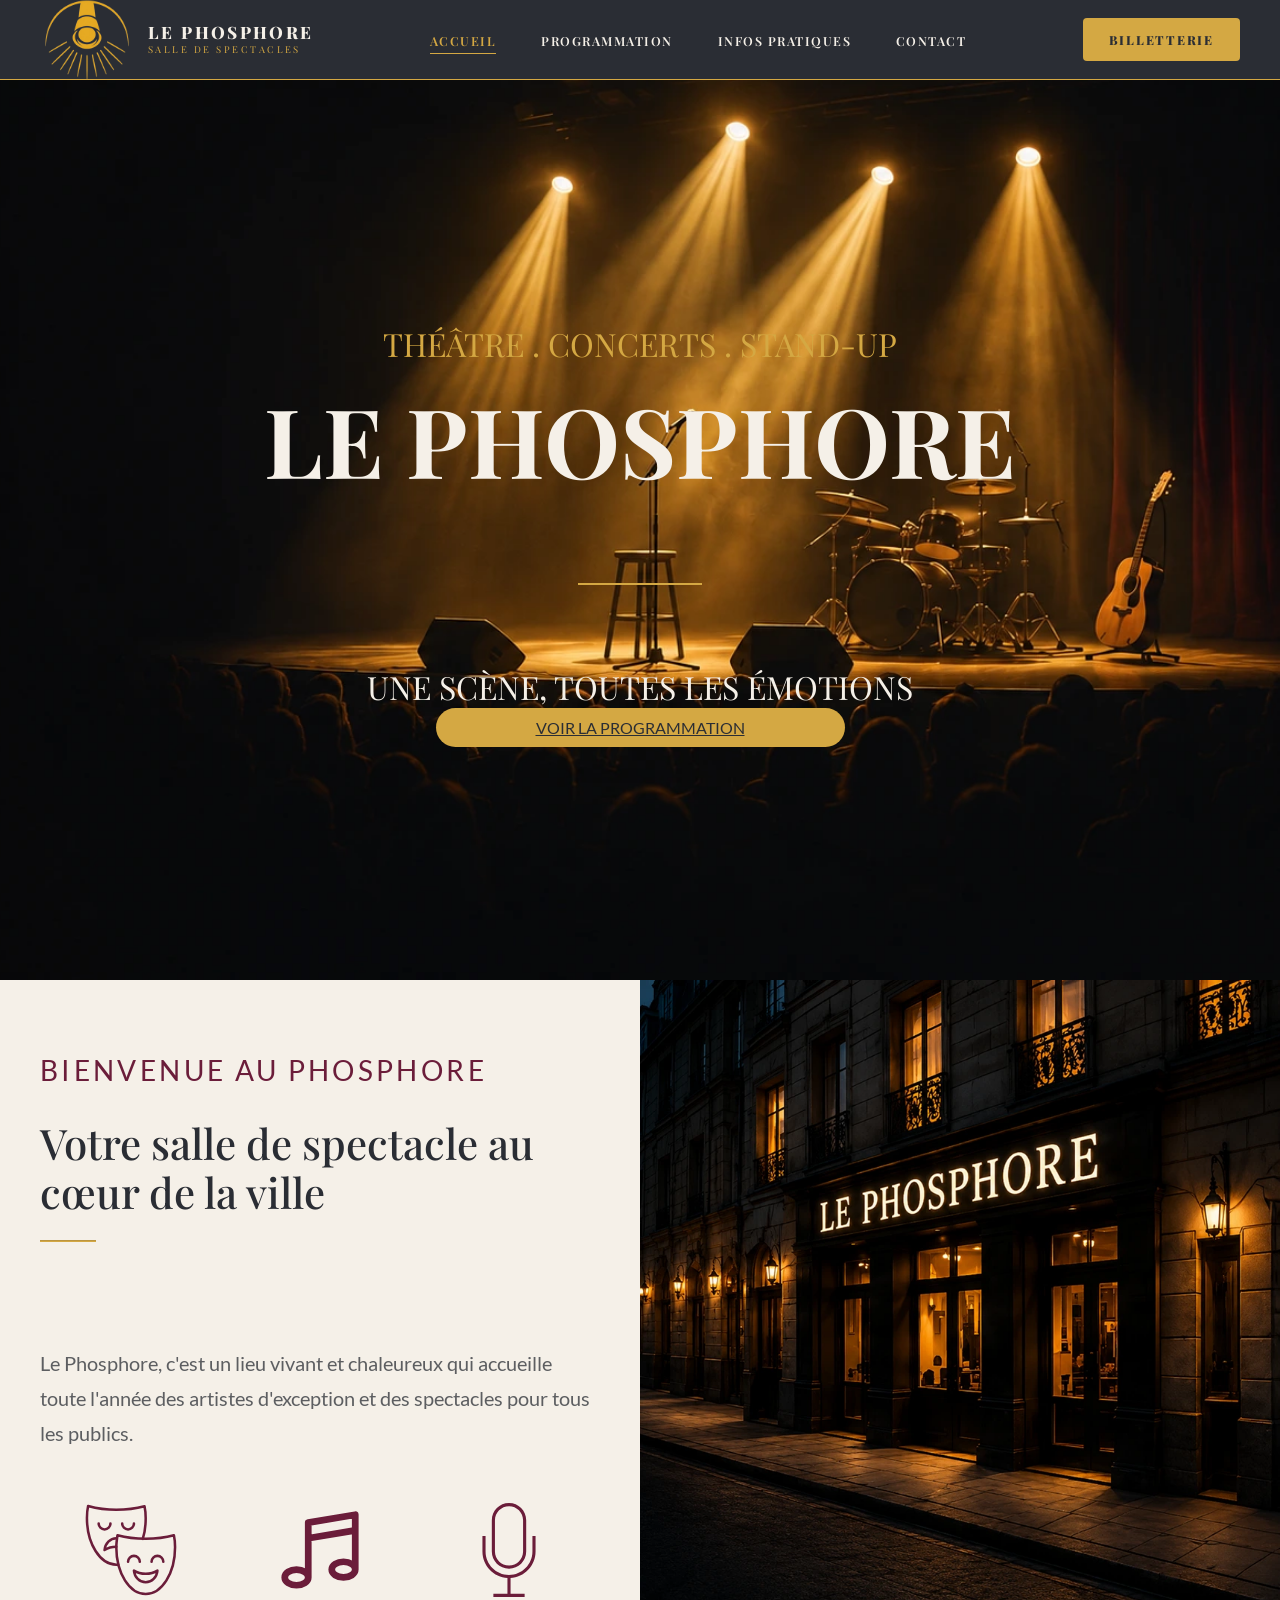
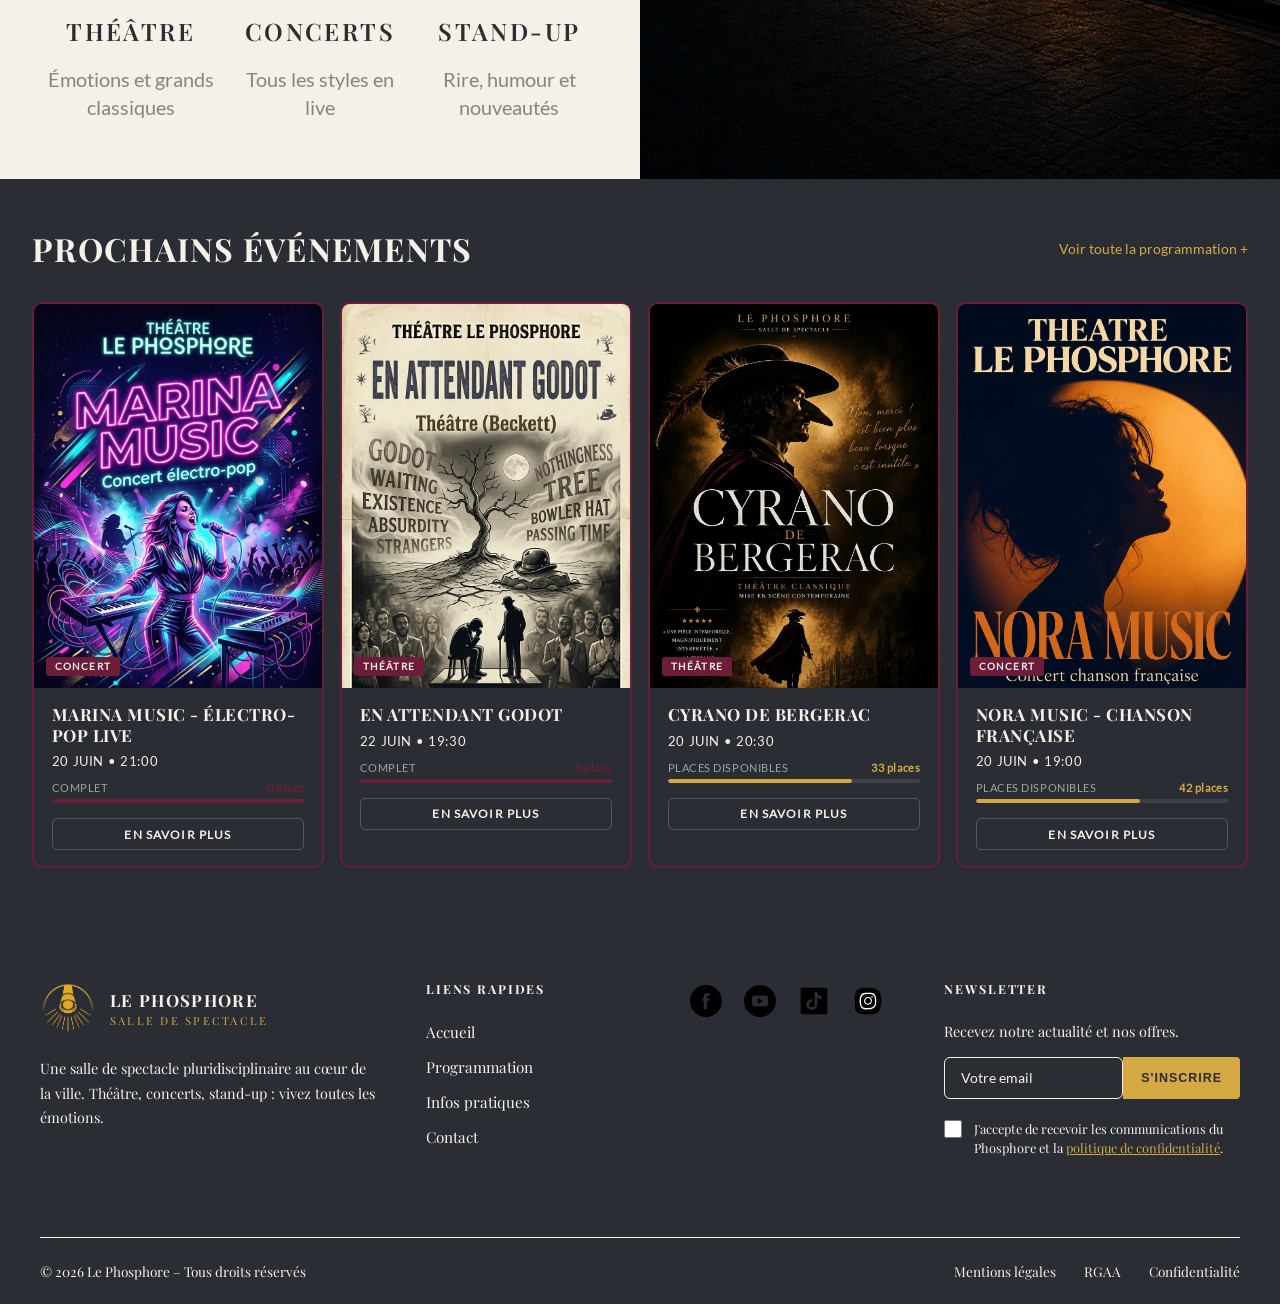
==== commit 06aabdb1: "feat:" ====
--- a/index.html
+++ b/index.html
@@ -9,7 +9,8 @@
       content="Le Phosphore, salle de spectacle parisienne : théâtre, concerts et stand-up. Découvrez la programmation et réservez vos places."
     />
     <title>Le Phosphore — Salle de spectacle</title>
-    <link rel="stylesheet" href="/css/style.min.css" />
+    <link rel="stylesheet" href="../css/style.min.css" />
+    <link rel="icon" href="/img/picto-removebg-preview.webp" />
   </head>
   <body>
     <!-- Intro animation overlay: black fade + curtain opening effect on page load -->
--- a/css/style.min.css
+++ b/css/style.min.css
@@ -1 +1 @@
-.navbar{position:sticky;top:0;z-index:100;background:var(--bg-nav);height:var(--nav-height);display:flex;align-items:center;justify-content:space-between;padding:0 2.5rem;border-bottom:1px solid var(--gold);font-family:"playfair"}.nav-brand{display:flex;align-items:center;gap:14px;text-decoration:none;flex-shrink:0}.nav-logo{width:94px;height:94px;display:flex;align-items:center;justify-content:center;flex-shrink:0}.nav-brand-text{display:flex;flex-direction:column;gap:2px}.nav-brand-name{color:var(--text-white);font-size:17px;font-weight:800;letter-spacing:.14em;text-transform:uppercase;line-height:1}.nav-brand-sub{color:var(--gold);font-size:9.5px;letter-spacing:.26em;text-transform:uppercase;font-weight:400}.nav-links{display:flex;align-items:center;gap:2.8rem;list-style:none}.nav-links a{color:var(--text-white);text-decoration:none;font-size:12.5px;font-weight:600;letter-spacing:.12em;text-transform:uppercase;transition:color .2s;position:relative;padding-bottom:3px}.nav-links a::after{content:"";position:absolute;bottom:-2px;left:0;width:0;height:1.5px;background:var(--gold);transition:width .25s ease}.nav-links a:hover,.nav-links a.active{color:var(--gold)}.nav-links a:hover::after,.nav-links a.active::after{width:100%}.nav-cta{background:var(--gold);color:var(--bg-nav);font-size:12.5px;font-weight:800;letter-spacing:.14em;text-transform:uppercase;padding:13px 26px;border:none;border-radius:4px;cursor:pointer;text-decoration:none;flex-shrink:0;transition:background .2s,transform .1s;display:inline-flex;align-items:center}.nav-cta:hover{background:var(--text-red);color:var(--text-white)}.nav-cta:active{transform:scale(0.97)}.nav-toggle{display:none;flex-direction:column;gap:5px;background:none;border:none;cursor:pointer;padding:6px}.nav-toggle span{display:block;width:24px;height:2px;background:var(--text-white);border-radius:2px;transition:transform .3s,opacity .3s}.nav-toggle.open span:nth-child(1){transform:translateY(7px) rotate(45deg)}.nav-toggle.open span:nth-child(2){opacity:0}.nav-toggle.open span:nth-child(3){transform:translateY(-7px) rotate(-45deg)}.nav-mobile{display:none;flex-direction:column;background:var(--bg-nav);padding:1rem 2rem 1.5rem;border-top:1px solid var(--gold)}.nav-mobile.open{display:flex}.nav-mobile a{color:var(--text-white);text-decoration:none;font-size:13px;font-weight:600;letter-spacing:.12em;text-transform:uppercase;padding:14px 0;border-bottom:1px solid var(--gold);transition:color .2s}.nav-mobile a.active{color:var(--gold)}.nav-mobile a:last-child{border-bottom:none}.nav-mobile .nav-cta-mobile{margin-top:1.2rem;background:var(--gold);color:var(--bg-nav);font-size:12.5px;font-weight:800;letter-spacing:.14em;text-transform:uppercase;padding:14px 0;border-radius:4px;text-align:center;border:none}@media(max-width: 768px){.nav-links,.nav-cta{display:none}.nav-toggle{display:flex}.navbar{padding:0 1.5rem}}.hero{background-image:url("/img/scene-principale.webp");background-size:cover;background-repeat:no-repeat;background-position:right}.hero__text{display:flex;flex-direction:column;align-items:center;justify-content:center;text-align:center;min-height:100vh;padding:0 1.5rem}@media(max-width: 600px){.hero{background-position:center}}.hero-title{font-family:"playfair";font-size:96px}@media(max-width: 1024px){.hero-title{font-size:64px}}@media(max-width: 600px){.hero-title{font-size:40px}}.hero-theme{font-family:"playfair";font-size:32px;text-transform:uppercase;margin-bottom:10px}@media(max-width: 1024px){.hero-theme{font-size:22px}}@media(max-width: 600px){.hero-theme{font-size:16px}}.hero-1{margin-bottom:80px}@media(max-width: 1024px){.hero-1{margin-bottom:50px}}@media(max-width: 600px){.hero-1{margin-bottom:32px}}hr{height:2px;width:10%;background-color:var(--gold);margin-bottom:80px;border:none}@media(max-width: 1024px){hr{margin-bottom:50px}}@media(max-width: 600px){hr{width:20%;margin-bottom:32px}}.hero-button{background-color:var(--gold);color:var(--bg-nav);font-family:"lato";margin-top:10px;padding:10px 100px;border-radius:50px;border:none;cursor:pointer;transition:background-color .2s,color .2s}.hero-button:hover,.hero-button:focus-visible{background-color:var(--text-red);color:var(--text-white)}@media(max-width: 1024px){.hero-button{padding:10px 60px}}@media(max-width: 600px){.hero-button{padding:12px 32px;width:100%;max-width:320px}}.bio{display:grid;grid-template-columns:1fr 1fr;gap:0;background:var(--text-white);align-items:center}.bio-info{padding:3rem 2.5rem 2.5rem;display:flex;flex-direction:column;gap:1.5rem}.bio-info h2{font-family:"playfair";font-size:42px;font-weight:500;line-height:1.15;color:var(--bg-nav)}.bio-info hr{border:none;border-top:1px solid color-mix(in srgb, var(--bg-nav) 15%, transparent)}.bio-info>p{font-family:"lato";font-size:.875rem;line-height:1.75;color:color-mix(in srgb, var(--bg-nav) 75%, transparent)}.bio-title{font-family:"playfair";font-size:28px !important;font-weight:500;letter-spacing:.12em;text-transform:uppercase;color:var(--text-red) !important}.bio-features{list-style:none;display:grid;grid-template-columns:repeat(3, 1fr);gap:.5rem;margin-top:.5rem}.bio-features li{display:flex;flex-direction:column;align-items:center;text-align:center;gap:.5rem}.bio-features h3{font-family:"playfair";font-size:24px !important;font-weight:600;letter-spacing:.1em;text-transform:uppercase;color:var(--bg-nav);margin-bottom:10px;margin-top:10px}.bio-features p{font-family:"lato";font-size:20px !important;color:color-mix(in srgb, var(--bg-nav) 55%, transparent);line-height:1.4}.bio-feature-icon{width:94px;height:94px}.bio-img{position:relative;overflow:hidden;min-height:400px}.bio-img img{width:100%;height:100%;object-fit:cover;display:block}.bio-text{font-size:20px !important;margin-bottom:20px}@media(max-width: 1024px){.bio{grid-template-columns:1fr}.bio-info{padding:2.5rem 2rem 2rem}.bio-info h2{font-size:32px}.bio-feature-icon{width:72px;height:72px}.bio-img{min-height:320px}}@media(max-width: 600px){.bio-info{padding:2rem 1.5rem}.bio-info h2{font-size:26px}.bio-title{font-size:20px !important}.bio-features{grid-template-columns:1fr;gap:1.5rem}.bio-features h3{font-size:18px !important}.bio-features p{font-size:15px !important}.bio-feature-icon{width:56px;height:56px}.bio-img{min-height:240px}.bio-text{font-size:16px !important}}.programmation{margin:0 auto;padding:3rem 2rem;background-color:var(--bg-nav)}.programmation__header{display:flex;align-items:center;justify-content:space-between;margin-bottom:2rem}.programmation__title{font-family:"playfair";font-size:32px;font-weight:700;letter-spacing:.04em;text-transform:uppercase;color:var(--text-white)}.programmation__link{font-family:"lato";font-size:.875rem;font-weight:500;text-decoration:none;display:flex;align-items:center;gap:.4rem;transition:opacity .2s;color:var(--gold)}.programmation__link:hover{opacity:.75}.programmation__grid{display:grid;grid-template-columns:repeat(4, 1fr);gap:1rem}@media(max-width: 1024px){.programmation{padding:2.5rem 1.5rem}.programmation__title{font-size:1.6rem}.programmation__grid{grid-template-columns:repeat(2, 1fr)}}@media(max-width: 600px){.programmation{padding:2rem 1.25rem}.programmation__header{flex-direction:column;align-items:flex-start;gap:.75rem}.programmation__title{font-size:1.3rem}.programmation__grid{grid-template-columns:1fr}}.event-card{background:var(--bg-nav);border:2px solid var(--text-red);border-radius:10px;overflow:hidden;transition:border-color .25s,transform .25s}.event-card:hover{border-color:var(--gold);transform:translateY(-3px)}.event-card:hover .event-card__image-wrap img{transform:scale(1.04)}.event-card__link{display:block;text-decoration:none;color:inherit;cursor:pointer}.event-card__image-wrap{position:relative;aspect-ratio:3/4;overflow:hidden}.event-card__image-wrap img{width:100%;height:100%;object-fit:cover;object-position:top center;display:block;transition:transform .4s ease}.event-card__badge{position:absolute;bottom:.75rem;left:.75rem;font-family:"lato";font-size:.6rem;font-weight:700;letter-spacing:.12em;text-transform:uppercase;color:var(--text-white);padding:.25rem .55rem;border-radius:3px}.event-card__badge--theatre,.event-card__badge--concert,.event-card__badge--standup{background:var(--text-red)}.event-card__body{padding:1rem 1.1rem 0}.event-card__name{font-family:"playfair";font-size:1.05rem;font-weight:700;letter-spacing:.03em;text-transform:uppercase;color:var(--text-white);margin-bottom:.5rem;line-height:1.2}.event-card__date{font-family:"lato";font-size:.8rem;font-weight:400;letter-spacing:.05em;text-transform:uppercase;color:var(--text-white)}.event-card__capacity{padding:.75rem 1.1rem 0;display:flex;flex-direction:column;gap:.35rem}.event-card__capacity-label{display:flex;justify-content:space-between;align-items:center}.event-card__capacity-text{font-family:"lato";font-size:.68rem;font-weight:500;letter-spacing:.05em;text-transform:uppercase;color:var(--text-white);opacity:.6}.event-card__capacity-count{font-family:"lato";font-size:.7rem;font-weight:700;letter-spacing:.04em}.event-card__capacity-count--limited{color:var(--gold)}.event-card__capacity-count--scarce{color:var(--text-red)}.event-card__capacity-bar{height:4px;border-radius:99px;background:color-mix(in srgb, var(--text-white) 10%, transparent);overflow:hidden}.event-card__capacity-fill{height:100%;border-radius:99px;transition:width .6s ease}.event-card__capacity-fill--limited{background:var(--gold)}.event-card__capacity-fill--scarce{background:var(--text-red)}.event-card__footer{padding:.9rem 1.1rem 1rem}.event-card__btn-info{width:100%;background:rgba(0,0,0,0);border:1px solid color-mix(in srgb, var(--text-white) 20%, transparent);color:var(--text-white);font-family:"lato";font-size:.72rem;font-weight:600;letter-spacing:.1em;text-transform:uppercase;padding:.55rem 1rem;border-radius:5px;cursor:pointer;transition:border-color .2s,color .2s}.event-card__btn-info:hover,.event-card__btn-info:focus-visible{border-color:var(--text-red);color:var(--text-red)}.event-card__description{font-family:"lato";padding:0 1.1rem 1.1rem;font-size:.8rem;line-height:1.5;color:var(--text-white);opacity:.75}.event-card__description[hidden]{display:none}@media(max-width: 600px){.event-card__name{font-size:.95rem}.event-card__body{padding:.85rem .9rem 0}.event-card__capacity{padding:.65rem .9rem 0}.event-card__footer{padding:.8rem .9rem .9rem}.event-card__description{padding:0 .9rem .9rem}}.footer{background:var(--bg-nav);color:var(--text-white);font-family:"playfair";padding:64px 40px 0}.footer-main{display:grid;grid-template-columns:1.6fr 1fr 1fr 1.4fr;gap:48px;padding-bottom:56px;border-bottom:1px solid var(--text-white)}.footer-logo-link{display:flex;align-items:center;gap:14px;text-decoration:none;margin-bottom:20px}.footer-logo-img{width:56px;height:56px;object-fit:contain}.footer-brand-text{display:flex;flex-direction:column}.footer-brand-name{color:var(--text-white);font-size:1.05rem;font-weight:700;letter-spacing:.08em}.footer-brand-sub{color:var(--gold);font-size:.7rem;letter-spacing:.2em;margin-top:2px}.footer-desc{font-size:.9rem;line-height:1.7;color:var(--text-white);margin:0}.footer-col-title{font-size:.78rem;font-weight:700;letter-spacing:.15em;color:var(--text-white);margin:0 0 24px}.footer-links{list-style:none;margin:0;padding:0;display:flex;flex-direction:column;gap:14px}.footer-links a{color:var(--text-white);text-decoration:none;font-size:.95rem;transition:color .2s}.footer-links a:hover{color:var(--gold)}.footer-socials{display:flex;gap:12px}.footer-social-link{display:flex;align-items:center;justify-content:center;width:42px;height:42px;border-radius:50%;background:var(--bg-nav);color:var(--text-white);text-decoration:none;transition:background .2s,color .2s}.footer-social-link img{width:32px;height:32px}.footer-social-link:hover{background:var(--gold);color:var(--bg-nav)}.footer-newsletter-desc{font-size:.9rem;color:var(--text-white);margin:0 0 16px}.footer-newsletter-form{display:flex}.footer-newsletter-input{flex:1;padding:12px 16px;background:var(--bg-nav);border:1px solid var(--text-white);border-right:none;color:var(--text-white);font-size:.9rem;outline:none;border-radius:4px 0 0 4px}.footer-newsletter-input::placeholder{color:var(--text-white)}.footer-newsletter-input:focus{border-color:var(--gold)}.footer-newsletter-btn{padding:12px 18px;background:var(--gold);color:var(--bg-nav);border:none;font-size:.78rem;font-weight:700;letter-spacing:.08em;cursor:pointer;border-radius:0 4px 4px 0;transition:background .2s;white-space:nowrap}.footer-newsletter-btn:hover{background:var(--text-red);color:var(--text-white)}.footer-bottom{display:flex;justify-content:space-between;align-items:center;padding:24px 0;flex-wrap:wrap;gap:12px}.footer-copy{font-size:.85rem;color:var(--text-white);margin:0}.footer-legal{display:flex;gap:28px}.footer-legal a{font-size:.85rem;color:var(--text-white);text-decoration:none;transition:color .2s}.footer-legal a:hover{color:var(--text-white)}@media(max-width: 900px){.footer-main{grid-template-columns:1fr 1fr}}@media(max-width: 560px){.footer{padding:48px 20px 0}.footer-main{grid-template-columns:1fr;gap:36px}.footer-bottom{flex-direction:column;align-items:flex-start}}@media(max-width: 600px){.navbar__nav{display:none}.hero__content h1{font-size:2.5rem}}.info-contact{background:var(--bg-nav);color:var(--text-white);font-family:"lato";min-height:100vh}.contact{position:relative;height:340px;overflow:hidden;display:flex;align-items:flex-end}.contact__bg{position:absolute;inset:0;background-image:url("/img/scene-principale.webp");background-position:center}.contact__bg::after{content:"";position:absolute;inset:0}.contact__fade{position:absolute;bottom:0;left:0;right:0;height:80px;background:linear-gradient(to bottom, transparent, var(--bg-nav));z-index:1}.contact__content{position:relative;z-index:2;padding:0 3rem 2.5rem;max-width:600px}.contact__content h1{font-family:"playfair";font-size:3.5rem;font-weight:400;line-height:1;margin-bottom:1rem;color:var(--text-white)}.contact__content p{font-size:.95rem;color:var(--text-white);line-height:1.6}.contact-wrap{max-width:1100px;margin:0 auto;padding:2.5rem 2rem 5rem}.contact-panel{background:var(--bg-nav);border:1px solid var(--text-white);border-radius:12px;display:grid;grid-template-columns:340px 1fr;overflow:hidden}@media(max-width: 860px){.contact-panel{grid-template-columns:1fr}}.contact-info{padding:2.5rem 2rem;border-right:1px solid var(--text-white);display:flex;flex-direction:column;gap:2rem}@media(max-width: 860px){.contact-info{border-right:none;border-bottom:1px solid var(--text-white)}}@media(max-width: 600px){.contact-info{padding:1.8rem 1.5rem}}.info-item{display:flex;gap:1.1rem;align-items:flex-start}.info-item__icon{width:36px;height:36px;flex-shrink:0;display:flex;align-items:center;justify-content:center}.info-item__icon svg{width:24px;height:24px;stroke:var(--gold);fill:none;stroke-width:1.6;stroke-linecap:round;stroke-linejoin:round}.info-item__title{font-size:.95rem;font-weight:700;color:var(--text-white);margin-bottom:.3rem}.info-item__detail{font-size:.82rem;color:var(--text-white);line-height:1.65}.info-item__detail a{color:var(--text-white);text-decoration:none;transition:color .2s}.info-item__detail a:hover{color:var(--gold)}.info-divider{border:none;border-top:1px solid var(--gold);margin:0}.contact-form{padding:2.5rem 2.5rem}@media(max-width: 600px){.contact-form{padding:1.8rem 1.5rem}}.contact-form h2{font-family:"playfair";font-size:1.9rem;font-weight:400;color:var(--text-white);margin-bottom:1.8rem}.form-row{display:grid;grid-template-columns:1fr 1fr;gap:.9rem;margin-bottom:.9rem}@media(max-width: 600px){.form-row{grid-template-columns:1fr}}.form-group{display:flex;flex-direction:column;gap:0;margin-bottom:.9rem}.form-group:last-of-type{margin-bottom:0}input[type=text],input[type=email],select,textarea{width:100%;background:var(--bg-nav);border:1px solid var(--text-white);border-radius:6px;color:var(--text-white);font-family:"lato";font-size:.85rem;padding:.75rem 1rem;outline:none;transition:border-color .2s;appearance:none;-webkit-appearance:none}input::placeholder,textarea::placeholder{color:var(--text-white)}select{color:var(--text-white);cursor:pointer}select option{color:var(--text-white);background:var(--bg-nav)}input:focus,select:focus,textarea:focus{border-color:var(--gold)}.select-wrap{position:relative}.select-wrap::after{content:"";position:absolute;right:1rem;top:50%;transform:translateY(-50%);width:0;height:0;border-left:5px solid rgba(0,0,0,0);border-right:5px solid rgba(0,0,0,0);border-top:5px solid var(--text-white);pointer-events:none}textarea{resize:vertical;min-height:130px;line-height:1.6}.form-check{display:flex;align-items:flex-start;gap:.75rem;margin:1.2rem 0 1.5rem}.form-check input[type=checkbox]{width:18px;height:18px;min-width:18px;margin-top:1px;accent-color:var(--gold);cursor:pointer;border-radius:3px}.form-check label{font-size:.8rem;color:var(--text-white);line-height:1.5;cursor:pointer}.form-check label a{color:var(--gold);text-decoration:underline}.btn-submit{display:inline-block;background:var(--gold);color:var(--bg-nav);border:none;font-family:"lato";font-size:.78rem;font-weight:800;letter-spacing:.14em;text-transform:uppercase;padding:.95rem 2.5rem;border-radius:5px;cursor:pointer;transition:background .2s,transform .15s}.btn-submit:hover{background:var(--gold-dark);transform:translateY(-1px)}.btn-submit:active{transform:translateY(0)}.page-header-prog{padding:3.5rem 0rem 2rem;margin:0 auto}.page-header-prog h1{font-size:3rem;font-weight:800;line-height:1;margin-bottom:.6rem}.page-header-prog p{font-size:1rem;color:var(--text-muted)}.filters{margin:0 auto;padding:0 0rem 2rem;border-bottom:1px solid var(--bg-nav);display:flex;gap:0}.filters-style{display:flex;width:3%;transform:rotate(90deg)}.filter-days{display:flex;gap:0}.filter-btn{background:none;border:none;border-bottom:2px solid rgba(0,0,0,0);font-family:"Inter",sans-serif;font-size:.8rem;font-weight:700;letter-spacing:.1em;text-transform:uppercase;color:var(--text-muted);padding:.6rem 1.4rem .6rem 0;margin-right:1.8rem;cursor:pointer;transition:color .2s,border-color .2s}.filter-btn:hover{color:var(--text-white)}.filter-btn.active{color:var(--gold);border-bottom-color:var(--gold)}.load-more{display:flex;justify-content:center;padding:3rem 2.5rem 4rem}.load-more__btn{background:var(--gold-btn);color:var(--text-white);border:1px solid var(--text-white);font-size:.8rem;font-weight:800;letter-spacing:.14em;text-transform:uppercase;padding:1rem 3.5rem;border-radius:5px;cursor:pointer;transition:background .2s}.load-more__btn:hover{background:var(--gold);color:var(--bg-nav);border:none}@media(max-width: 1000px){.events-grid{grid-template-columns:repeat(2, 1fr)}}@media(max-width: 600px){.navbar__nav{display:none}.events-grid{grid-template-columns:1fr}.page-header h1{font-size:2rem}}.infos-page{background-color:var(--text-white)}.page-header{background:var(--bg-nav);text-align:center;padding:3rem 2rem 3.2rem;color:var(--text-white)}.page-header h1{font-family:"playfair",serif;font-size:2.8rem;font-weight:500;margin-bottom:.7rem}.page-header p{font-family:"playfair",serif;font-size:1.05rem;color:color-mix(in srgb, var(--text-white) 75%, transparent)}.tabs-bar{background:var(--text-white);border-bottom:1px solid color-mix(in srgb, var(--bg-nav) 15%, transparent);display:flex;justify-content:center;overflow-x:auto}.tabs{display:flex;gap:2.8rem;padding:0 2rem}.tab-btn{background:none;border:none;display:flex;align-items:center;gap:.55rem;padding:1.4rem 0 1.1rem;border-bottom:3px solid rgba(0,0,0,0);font-family:"playfair",serif;font-size:.85rem;font-weight:700;letter-spacing:.07em;text-transform:uppercase;color:color-mix(in srgb, var(--bg-nav) 65%, transparent);cursor:pointer;white-space:nowrap;transition:color .2s,border-color .2s}.tab-btn svg{width:20px;height:20px;stroke:color-mix(in srgb, var(--bg-nav) 65%, transparent);fill:none;stroke-width:1.6;stroke-linecap:round;stroke-linejoin:round;transition:stroke .2s}.tab-btn:hover{color:var(--bg-nav)}.tab-btn:hover svg{stroke:var(--bg-nav)}.tab-btn.active{color:var(--text-red);border-bottom-color:var(--text-red)}.tab-btn.active svg{stroke:var(--text-red)}.tab-panel{display:none}.tab-panel.active{display:block}.panel-inner{max-width:1300px;margin:0 auto;padding:3rem 2.5rem 4rem;background:var(--text-white)}.access-layout{display:grid;grid-template-columns:320px 1fr;gap:2.5rem;align-items:start}.access-info h2{font-family:"playfair",serif;font-size:1.7rem;font-weight:600;margin-bottom:1.4rem;color:var(--bg-nav)}.access-block{margin-bottom:1.4rem}.access-block h3{font-family:"playfair",serif;font-size:.8rem;font-weight:700;letter-spacing:.04em;color:var(--gold);margin-bottom:.4rem;text-transform:none}.access-block p{font-family:"playfair",serif;font-size:.9rem;line-height:1.6;color:var(--bg-nav)}.btn-bordeaux{display:inline-block;background:var(--text-red);color:var(--text-white);font-family:"playfair",serif;font-size:.78rem;font-weight:700;letter-spacing:.08em;text-transform:uppercase;padding:.85rem 1.6rem;border-radius:5px;text-decoration:none;margin-top:.6rem;transition:background .2s}.btn-bordeaux:hover{background:color-mix(in srgb, var(--text-red) 70%, var(--bg-nav))}.map-embed{border-radius:10px;overflow:hidden;border:1px solid color-mix(in srgb, var(--bg-nav) 15%, transparent);min-height:460px}.map-embed iframe{width:100%;height:100%;min-height:460px;border:0;display:block}.tarifs-grid{display:grid;grid-template-columns:repeat(3, 1fr);gap:1.5rem}.tarif-card{background:var(--text-white);border:1px solid color-mix(in srgb, var(--bg-nav) 15%, transparent);border-radius:10px;padding:1.8rem;text-align:center}.tarif-card h3{font-family:"playfair",serif;font-size:1.3rem;font-weight:600;margin-bottom:.6rem;color:var(--bg-nav)}.tarif-card .price{font-family:"playfair",serif;font-size:2.1rem;font-weight:800;color:var(--text-red);margin-bottom:.6rem}.tarif-card .price span{font-family:"playfair",serif;font-size:.9rem;font-weight:500;color:color-mix(in srgb, var(--bg-nav) 65%, transparent)}.tarif-card p{font-family:"playfair",serif;font-size:.85rem;color:color-mix(in srgb, var(--bg-nav) 65%, transparent);line-height:1.6}.services-grid{display:grid;grid-template-columns:repeat(3, 1fr);gap:1.5rem}.service-card{background:var(--bg-nav);border:1px solid var(--text-red);border-radius:10px;padding:1.8rem}.service-card__icon{width:42px;height:42px;margin-bottom:1rem;display:flex;align-items:center;justify-content:center}.service-card__icon svg{width:30px;height:30px;stroke:var(--text-red);fill:none;stroke-width:1.6;stroke-linecap:round;stroke-linejoin:round}.service-card h3{font-family:"playfair",serif;font-size:1rem;font-weight:700;margin-bottom:.5rem;color:var(--text-white)}.service-card p{font-family:"playfair",serif;font-size:.85rem;color:var(--text-white);line-height:1.6}.accessibility-list{display:flex;flex-direction:column;gap:1.2rem;max-width:760px}.accessibility-item{display:flex;gap:1.1rem;background:var(--text-white);border:1px solid color-mix(in srgb, var(--bg-nav) 15%, transparent);border-radius:10px;padding:1.3rem 1.5rem}.accessibility-item__icon{width:36px;height:36px;flex-shrink:0;display:flex;align-items:center;justify-content:center}.accessibility-item__icon svg{width:26px;height:26px;stroke:var(--text-red);fill:none;stroke-width:1.6;stroke-linecap:round;stroke-linejoin:round}.accessibility-item h3{font-family:"playfair",serif;font-size:.95rem;font-weight:700;margin-bottom:.3rem;color:var(--bg-nav)}.accessibility-item p{font-family:"playfair",serif;font-size:.85rem;color:color-mix(in srgb, var(--bg-nav) 65%, transparent);line-height:1.6}.plan-wrap{text-align:center}.plan-placeholder{background:var(--bg-nav);border:1px dashed color-mix(in srgb, var(--bg-nav) 35%, transparent);border-radius:10px;padding:4rem 2rem;color:var(--text-white);font-family:"playfair",serif;font-size:.9rem;max-width:700px;margin:0 auto}.plan-placeholder svg{width:64px;height:64px;stroke:var(--gold);fill:none;stroke-width:1.3;margin-bottom:1rem}@media(max-width: 1000px){.access-layout{grid-template-columns:1fr}.tarifs-grid,.services-grid{grid-template-columns:repeat(2, 1fr)}.footer__top{grid-template-columns:1fr 1fr}}@media(max-width: 600px){.navbar__nav{display:none}.page-header h1{font-size:2rem}.tarifs-grid,.services-grid{grid-template-columns:1fr}.footer__top{grid-template-columns:1fr}.footer__bottom{flex-direction:column;gap:.8rem}.tabs{gap:1.6rem}}.fiche-spectacle{background:var(--bg-nav);color:var(--text-white);font-family:"lato";padding:2.5rem 3rem 4rem}.fiche-spectacle__back{display:inline-flex;align-items:center;gap:.6rem;color:var(--text-white);text-decoration:none;font-size:.95rem;margin-bottom:2.5rem;transition:color .2s}.fiche-spectacle__back svg{width:18px;height:18px;stroke:var(--text-white);fill:none;stroke-width:2;stroke-linecap:round;stroke-linejoin:round;transition:stroke .2s}.fiche-spectacle__back:hover{color:var(--gold)}.fiche-spectacle__back:hover svg{stroke:var(--gold)}.fiche-spectacle__main{display:grid;grid-template-columns:1fr 1fr;gap:3rem;align-items:start}.fiche-spectacle__image-wrap{border-radius:8px;overflow:hidden;aspect-ratio:4/5}.fiche-spectacle__image-wrap img{width:100%;height:100%;object-fit:cover;display:block}.fiche-spectacle__badge{display:inline-block;background:var(--text-red);color:var(--text-white);font-size:.75rem;font-weight:700;letter-spacing:.08em;text-transform:uppercase;padding:.4rem .8rem;border-radius:4px;margin-bottom:1.2rem}.fiche-spectacle__title{font-family:"playfair";font-size:2.8rem;font-weight:500;line-height:1.1;margin-bottom:1.5rem}.fiche-spectacle__meta{display:flex;flex-direction:column;gap:.9rem;margin-bottom:1.8rem}.fiche-spectacle__meta-item{display:flex;align-items:center;gap:.8rem;font-size:1rem}.fiche-spectacle__meta-item svg{width:20px;height:20px;flex-shrink:0;stroke:var(--text-white);fill:none;stroke-width:1.6;stroke-linecap:round;stroke-linejoin:round}.fiche-spectacle__description{font-size:1rem;line-height:1.6;max-width:480px;color:color-mix(in srgb, var(--text-white) 85%, transparent);margin-bottom:2rem}.fiche-spectacle__capacity{display:flex;flex-direction:column;gap:.5rem;max-width:380px;margin-bottom:2rem}.fiche-spectacle__capacity-label{display:flex;justify-content:space-between}.fiche-spectacle__capacity-text{font-size:.78rem;letter-spacing:.05em;text-transform:uppercase;opacity:.65}.fiche-spectacle__capacity-count{font-size:.8rem;font-weight:700}.fiche-spectacle__capacity-count--limited{color:var(--gold)}.fiche-spectacle__capacity-count--scarce{color:var(--text-red)}.fiche-spectacle__capacity-bar{height:5px;border-radius:99px;overflow:hidden;background:color-mix(in srgb, var(--text-white) 10%, transparent)}.fiche-spectacle__capacity-fill{height:100%;border-radius:99px;transition:width .6s ease}.fiche-spectacle__capacity-fill--limited{background:var(--gold)}.fiche-spectacle__capacity-fill--scarce{background:var(--text-red)}.fiche-spectacle__cta{display:inline-block;background:var(--gold);color:var(--bg-nav);font-weight:700;font-size:.85rem;letter-spacing:.06em;text-transform:uppercase;text-decoration:none;padding:.9rem 2.5rem;border-radius:6px;transition:background .2s,color .2s}.fiche-spectacle__cta:hover{background:var(--text-red);color:var(--text-white)}.fiche-spectacle__cta--disabled{background:color-mix(in srgb, var(--text-white) 20%, transparent);color:color-mix(in srgb, var(--text-white) 50%, transparent);pointer-events:none}.fiche-spectacle__divider{border:none;border-top:1px solid color-mix(in srgb, var(--text-white) 12%, transparent);margin:3rem 0 2.5rem}.fiche-spectacle__practical h2{font-family:"playfair";font-size:1.4rem;font-weight:500;margin-bottom:1.8rem}.fiche-spectacle__practical-grid{display:grid;grid-template-columns:repeat(4, 1fr);gap:2rem}.fiche-spectacle__practical-block{border-left:1px solid color-mix(in srgb, var(--text-white) 12%, transparent);padding-left:1.5rem}.fiche-spectacle__practical-block:first-child{border-left:none;padding-left:0}.fiche-spectacle__practical-block h3{display:flex;align-items:center;gap:.5rem;font-size:.95rem;font-weight:700;margin-bottom:.6rem}.fiche-spectacle__practical-block h3 svg{width:16px;height:16px;stroke:var(--gold);fill:none;stroke-width:1.8}.fiche-spectacle__practical-block p{font-size:.9rem;line-height:1.6;color:color-mix(in srgb, var(--text-white) 75%, transparent)}@media(max-width: 1024px){.fiche-spectacle{padding:2rem 1.5rem 3rem}.fiche-spectacle__main{grid-template-columns:1fr;gap:2rem}.fiche-spectacle__title{font-size:2.2rem}.fiche-spectacle__practical-grid{grid-template-columns:repeat(2, 1fr);row-gap:2rem}.fiche-spectacle__practical-block:nth-child(odd){border-left:none;padding-left:0}}@media(max-width: 600px){.fiche-spectacle__title{font-size:1.7rem}.fiche-spectacle__cta{width:100%;text-align:center}.fiche-spectacle__practical-grid{grid-template-columns:1fr}.fiche-spectacle__practical-block{border-left:none !important;padding-left:0 !important;border-top:1px solid color-mix(in srgb, var(--text-white) 12%, transparent);padding-top:1.2rem}.fiche-spectacle__practical-block:first-child{border-top:none;padding-top:0}}*,*::before,*::after{box-sizing:border-box;margin:0;padding:0}:root{--gold: #d4a843;--bg-nav: #2a2d34;--text-white: #f5f0e8;--nav-height: 80px;--text-red: #6b1d3a}.gold{color:var(--gold)}@font-face{font-family:"playfair";src:url(../font/Playfair_Display/PlayfairDisplay-VariableFont_wght.ttf)}@font-face{font-family:"lato";src:url(../font/Lato/Lato-Regular.ttf)}body{color:var(--text-white)}h1{text-transform:uppercase}#intro-animation{position:fixed;inset:0;z-index:9999;pointer-events:none;overflow:hidden;max-height:100vh}.fade-black{position:absolute;inset:0;background:#000;animation:revealScene 4s ease forwards}.curtain{position:absolute;top:0;width:50%;height:100%;background-size:cover;background-repeat:no-repeat;max-height:100vh}.curtain-left{left:0;transform-origin:left center;animation:openLeft 2.5s ease forwards;background-image:url("/img/rideaux-gauche.webp")}.curtain-right{background-image:url("/img/rideaux-droit.webp");right:0;transform-origin:right center;animation:openRight 2.5s ease forwards}@keyframes revealScene{0%{opacity:1}100%{opacity:0}}@keyframes openLeft{0%{transform:translateX(0)}100%{transform:translateX(-105%)}}@keyframes openRight{0%{transform:translateX(0)}100%{transform:translateX(100%)}}+.navbar{position:sticky;top:0;z-index:100;background:var(--bg-nav);height:var(--nav-height);display:flex;align-items:center;justify-content:space-between;padding:0 2.5rem;border-bottom:1px solid var(--gold);font-family:"playfair"}.nav-brand{display:flex;align-items:center;gap:14px;text-decoration:none;flex-shrink:0}.nav-logo{width:94px;height:94px;display:flex;align-items:center;justify-content:center;flex-shrink:0}.nav-brand-text{display:flex;flex-direction:column;gap:2px}.nav-brand-name{color:var(--text-white);font-size:17px;font-weight:800;letter-spacing:.14em;text-transform:uppercase;line-height:1}.nav-brand-sub{color:var(--gold);font-size:9.5px;letter-spacing:.26em;text-transform:uppercase;font-weight:400}.nav-links{display:flex;align-items:center;gap:2.8rem;list-style:none}.nav-links a{color:var(--text-white);text-decoration:none;font-size:12.5px;font-weight:600;letter-spacing:.12em;text-transform:uppercase;transition:color .2s;position:relative;padding-bottom:3px}.nav-links a::after{content:"";position:absolute;bottom:-2px;left:0;width:0;height:1.5px;background:var(--gold);transition:width .25s ease}.nav-links a:hover,.nav-links a.active{color:var(--gold)}.nav-links a:hover::after,.nav-links a.active::after{width:100%}.nav-cta{background:var(--gold);color:var(--bg-nav);font-size:12.5px;font-weight:800;letter-spacing:.14em;text-transform:uppercase;padding:13px 26px;border:none;border-radius:4px;cursor:pointer;text-decoration:none;flex-shrink:0;transition:background .2s,transform .1s;display:inline-flex;align-items:center}.nav-cta:hover{background:var(--text-red);color:var(--text-white)}.nav-cta:active{transform:scale(0.97)}.nav-toggle{display:none;flex-direction:column;gap:5px;background:none;border:none;cursor:pointer;padding:6px}.nav-toggle span{display:block;width:24px;height:2px;background:var(--text-white);border-radius:2px;transition:transform .3s,opacity .3s}.nav-toggle.open span:nth-child(1){transform:translateY(7px) rotate(45deg)}.nav-toggle.open span:nth-child(2){opacity:0}.nav-toggle.open span:nth-child(3){transform:translateY(-7px) rotate(-45deg)}.nav-mobile{display:none;flex-direction:column;background:var(--bg-nav);padding:1rem 2rem 1.5rem;border-top:1px solid var(--gold)}.nav-mobile.open{display:flex}.nav-mobile a{color:var(--text-white);text-decoration:none;font-size:13px;font-weight:600;letter-spacing:.12em;text-transform:uppercase;padding:14px 0;border-bottom:1px solid var(--gold);transition:color .2s}.nav-mobile a.active{color:var(--gold)}.nav-mobile a:last-child{border-bottom:none}.nav-mobile .nav-cta-mobile{margin-top:1.2rem;background:var(--gold);color:var(--bg-nav);font-size:12.5px;font-weight:800;letter-spacing:.14em;text-transform:uppercase;padding:14px 0;border-radius:4px;text-align:center;border:none}@media(max-width: 768px){.nav-links,.nav-cta{display:none}.nav-toggle{display:flex}.navbar{padding:0 1.5rem}}.hero{background-image:url("/img/scene-principale.webp");background-size:cover;background-repeat:no-repeat;background-position:right}.hero__text{display:flex;flex-direction:column;align-items:center;justify-content:center;text-align:center;min-height:100vh;padding:0 1.5rem}@media(max-width: 600px){.hero{background-position:center}}.hero-title{font-family:"playfair";font-size:96px}@media(max-width: 1024px){.hero-title{font-size:64px}}@media(max-width: 600px){.hero-title{font-size:40px}}.hero-theme{font-family:"playfair";font-size:32px;text-transform:uppercase;margin-bottom:10px}@media(max-width: 1024px){.hero-theme{font-size:22px}}@media(max-width: 600px){.hero-theme{font-size:16px}}.hero-1{margin-bottom:80px}@media(max-width: 1024px){.hero-1{margin-bottom:50px}}@media(max-width: 600px){.hero-1{margin-bottom:32px}}hr{height:2px;width:10%;background-color:var(--gold);margin-bottom:80px;border:none}@media(max-width: 1024px){hr{margin-bottom:50px}}@media(max-width: 600px){hr{width:20%;margin-bottom:32px}}.hero-button{background-color:var(--gold);color:var(--bg-nav);font-family:"lato";margin-top:10px;padding:10px 100px;border-radius:50px;border:none;cursor:pointer;transition:background-color .2s,color .2s}.hero-button:hover,.hero-button:focus-visible{background-color:var(--text-red);color:var(--text-white)}@media(max-width: 1024px){.hero-button{padding:10px 60px}}@media(max-width: 600px){.hero-button{padding:12px 32px;width:100%;max-width:320px}}.bio{display:grid;grid-template-columns:1fr 1fr;gap:0;background:var(--text-white);align-items:center}.bio-info{padding:3rem 2.5rem 2.5rem;display:flex;flex-direction:column;gap:1.5rem}.bio-info h2{font-family:"playfair";font-size:42px;font-weight:500;line-height:1.15;color:var(--bg-nav)}.bio-info hr{border:none;border-top:1px solid color-mix(in srgb, var(--bg-nav) 15%, transparent)}.bio-info>p{font-family:"lato";font-size:.875rem;line-height:1.75;color:color-mix(in srgb, var(--bg-nav) 75%, transparent)}.bio-title{font-family:"playfair";font-size:28px !important;font-weight:500;letter-spacing:.12em;text-transform:uppercase;color:var(--text-red) !important}.bio-features{list-style:none;display:grid;grid-template-columns:repeat(3, 1fr);gap:.5rem;margin-top:.5rem}.bio-features li{display:flex;flex-direction:column;align-items:center;text-align:center;gap:.5rem}.bio-features h3{font-family:"playfair";font-size:24px !important;font-weight:600;letter-spacing:.1em;text-transform:uppercase;color:var(--bg-nav);margin-bottom:10px;margin-top:10px}.bio-features p{font-family:"lato";font-size:20px !important;color:color-mix(in srgb, var(--bg-nav) 55%, transparent);line-height:1.4}.bio-feature-icon{width:94px;height:94px}.bio-img{position:relative;overflow:hidden;min-height:400px}.bio-img img{width:100%;height:100%;object-fit:cover;display:block}.bio-text{font-size:20px !important;margin-bottom:20px}@media(max-width: 1024px){.bio{grid-template-columns:1fr}.bio-info{padding:2.5rem 2rem 2rem}.bio-info h2{font-size:32px}.bio-feature-icon{width:72px;height:72px}.bio-img{min-height:320px}}@media(max-width: 600px){.bio-info{padding:2rem 1.5rem}.bio-info h2{font-size:26px}.bio-title{font-size:20px !important}.bio-features{grid-template-columns:1fr;gap:1.5rem}.bio-features h3{font-size:18px !important}.bio-features p{font-size:15px !important}.bio-feature-icon{width:56px;height:56px}.bio-img{min-height:240px}.bio-text{font-size:16px !important}}.programmation{margin:0 auto;padding:3rem 2rem;background-color:var(--bg-nav)}.programmation__header{display:flex;align-items:center;justify-content:space-between;margin-bottom:2rem}.programmation__title{font-family:"playfair";font-size:32px;font-weight:700;letter-spacing:.04em;text-transform:uppercase;color:var(--text-white)}.programmation__link{font-family:"lato";font-size:.875rem;font-weight:500;text-decoration:none;display:flex;align-items:center;gap:.4rem;transition:opacity .2s;color:var(--gold)}.programmation__link:hover{opacity:.75}.programmation__grid{display:grid;grid-template-columns:repeat(4, 1fr);gap:1rem}@media(max-width: 1024px){.programmation{padding:2.5rem 1.5rem}.programmation__title{font-size:1.6rem}.programmation__grid{grid-template-columns:repeat(2, 1fr)}}@media(max-width: 600px){.programmation{padding:2rem 1.25rem}.programmation__header{flex-direction:column;align-items:flex-start;gap:.75rem}.programmation__title{font-size:1.3rem}.programmation__grid{grid-template-columns:1fr}}.event-card{background:var(--bg-nav);border:2px solid var(--text-red);border-radius:10px;overflow:hidden;transition:border-color .25s,transform .25s}.event-card:hover{border-color:var(--gold);transform:translateY(-3px)}.event-card:hover .event-card__image-wrap img{transform:scale(1.04)}.event-card__link{display:block;text-decoration:none;color:inherit;cursor:pointer}.event-card__image-wrap{position:relative;aspect-ratio:3/4;overflow:hidden}.event-card__image-wrap img{width:100%;height:100%;object-fit:cover;object-position:top center;display:block;transition:transform .4s ease}.event-card__badge{position:absolute;bottom:.75rem;left:.75rem;font-family:"lato";font-size:.6rem;font-weight:700;letter-spacing:.12em;text-transform:uppercase;color:var(--text-white);padding:.25rem .55rem;border-radius:3px}.event-card__badge--theatre,.event-card__badge--concert,.event-card__badge--standup{background:var(--text-red)}.event-card__body{padding:1rem 1.1rem 0}.event-card__name{font-family:"playfair";font-size:1.05rem;font-weight:700;letter-spacing:.03em;text-transform:uppercase;color:var(--text-white);margin-bottom:.5rem;line-height:1.2}.event-card__date{font-family:"lato";font-size:.8rem;font-weight:400;letter-spacing:.05em;text-transform:uppercase;color:var(--text-white)}.event-card__capacity{padding:.75rem 1.1rem 0;display:flex;flex-direction:column;gap:.35rem}.event-card__capacity-label{display:flex;justify-content:space-between;align-items:center}.event-card__capacity-text{font-family:"lato";font-size:.68rem;font-weight:500;letter-spacing:.05em;text-transform:uppercase;color:var(--text-white);opacity:.6}.event-card__capacity-count{font-family:"lato";font-size:.7rem;font-weight:700;letter-spacing:.04em}.event-card__capacity-count--limited{color:var(--gold)}.event-card__capacity-count--scarce{color:var(--text-red)}.event-card__capacity-bar{height:4px;border-radius:99px;background:color-mix(in srgb, var(--text-white) 10%, transparent);overflow:hidden}.event-card__capacity-fill{height:100%;border-radius:99px;transition:width .6s ease}.event-card__capacity-fill--limited{background:var(--gold)}.event-card__capacity-fill--scarce{background:var(--text-red)}.event-card__footer{padding:.9rem 1.1rem 1rem}.event-card__btn-info{width:100%;background:rgba(0,0,0,0);border:1px solid color-mix(in srgb, var(--text-white) 20%, transparent);color:var(--text-white);font-family:"lato";font-size:.72rem;font-weight:600;letter-spacing:.1em;text-transform:uppercase;padding:.55rem 1rem;border-radius:5px;cursor:pointer;transition:border-color .2s,color .2s}.event-card__btn-info:hover,.event-card__btn-info:focus-visible{border-color:var(--text-red);color:var(--text-red)}.event-card__description{font-family:"lato";padding:0 1.1rem 1.1rem;font-size:.8rem;line-height:1.5;color:var(--text-white);opacity:.75}.event-card__description[hidden]{display:none}@media(max-width: 600px){.event-card__name{font-size:.95rem}.event-card__body{padding:.85rem .9rem 0}.event-card__capacity{padding:.65rem .9rem 0}.event-card__footer{padding:.8rem .9rem .9rem}.event-card__description{padding:0 .9rem .9rem}}.footer{background:var(--bg-nav);color:var(--text-white);font-family:"playfair";padding:64px 40px 0}.footer-main{display:grid;grid-template-columns:1.6fr 1fr 1fr 1.4fr;gap:48px;padding-bottom:56px;border-bottom:1px solid var(--text-white)}.footer-logo-link{display:flex;align-items:center;gap:14px;text-decoration:none;margin-bottom:20px}.footer-logo-img{width:56px;height:56px;object-fit:contain}.footer-brand-text{display:flex;flex-direction:column}.footer-brand-name{color:var(--text-white);font-size:1.05rem;font-weight:700;letter-spacing:.08em}.footer-brand-sub{color:var(--gold);font-size:.7rem;letter-spacing:.2em;margin-top:2px}.footer-desc{font-size:.9rem;line-height:1.7;color:var(--text-white);margin:0}.footer-col-title{font-size:.78rem;font-weight:700;letter-spacing:.15em;color:var(--text-white);margin:0 0 24px}.footer-links{list-style:none;margin:0;padding:0;display:flex;flex-direction:column;gap:14px}.footer-links a{color:var(--text-white);text-decoration:none;font-size:.95rem;transition:color .2s}.footer-links a:hover{color:var(--gold)}.footer-socials{display:flex;gap:12px}.footer-social-link{display:flex;align-items:center;justify-content:center;width:42px;height:42px;border-radius:50%;background:var(--bg-nav);color:var(--text-white);text-decoration:none;transition:background .2s,color .2s}.footer-social-link img{width:32px;height:32px}.footer-social-link:hover{background:var(--gold);color:var(--bg-nav)}.footer-newsletter-desc{font-size:.9rem;color:var(--text-white);margin:0 0 16px}.footer-newsletter-form{display:flex}.footer-newsletter-input{flex:1;padding:12px 16px;background:var(--bg-nav);border:1px solid var(--text-white);border-right:none;color:var(--text-white);font-size:.9rem;outline:none;border-radius:4px 0 0 4px}.footer-newsletter-input::placeholder{color:var(--text-white)}.footer-newsletter-input:focus{border-color:var(--gold)}.footer-newsletter-btn{padding:12px 18px;background:var(--gold);color:var(--bg-nav);border:none;font-size:.78rem;font-weight:700;letter-spacing:.08em;cursor:pointer;border-radius:0 4px 4px 0;transition:background .2s;white-space:nowrap}.footer-newsletter-btn:hover{background:var(--text-red);color:var(--text-white)}.footer-bottom{display:flex;justify-content:space-between;align-items:center;padding:24px 0;flex-wrap:wrap;gap:12px}.footer-copy{font-size:.85rem;color:var(--text-white);margin:0}.footer-legal{display:flex;gap:28px}.footer-legal a{font-size:.85rem;color:var(--text-white);text-decoration:none;transition:color .2s}.footer-legal a:hover{color:var(--text-white)}@media(max-width: 900px){.footer-main{grid-template-columns:1fr 1fr}}@media(max-width: 560px){.footer{padding:48px 20px 0}.footer-main{grid-template-columns:1fr;gap:36px}.footer-bottom{flex-direction:column;align-items:flex-start}}@media(max-width: 600px){.navbar__nav{display:none}.hero__content h1{font-size:2.5rem}}.info-contact{background:var(--bg-nav);color:var(--text-white);font-family:"lato";min-height:100vh}.contact{position:relative;height:340px;overflow:hidden;display:flex;align-items:flex-end}.contact__bg{position:absolute;inset:0;background-image:url("/img/scene-principale.webp");background-position:center}.contact__bg::after{content:"";position:absolute;inset:0}.contact__fade{position:absolute;bottom:0;left:0;right:0;height:80px;background:linear-gradient(to bottom, transparent, var(--bg-nav));z-index:1}.contact__content{position:relative;z-index:2;padding:0 3rem 2.5rem;max-width:600px}.contact__content h1{font-family:"playfair";font-size:3.5rem;font-weight:400;line-height:1;margin-bottom:1rem;color:var(--text-white)}.contact__content p{font-size:.95rem;color:var(--text-white);line-height:1.6}.contact-wrap{max-width:1100px;margin:0 auto;padding:2.5rem 2rem 5rem}.contact-panel{background:var(--bg-nav);border:1px solid var(--text-white);border-radius:12px;display:grid;grid-template-columns:340px 1fr;overflow:hidden}@media(max-width: 860px){.contact-panel{grid-template-columns:1fr}}.contact-info{padding:2.5rem 2rem;border-right:1px solid var(--text-white);display:flex;flex-direction:column;gap:2rem}@media(max-width: 860px){.contact-info{border-right:none;border-bottom:1px solid var(--text-white)}}@media(max-width: 600px){.contact-info{padding:1.8rem 1.5rem}}.info-item{display:flex;gap:1.1rem;align-items:flex-start}.info-item__icon{width:36px;height:36px;flex-shrink:0;display:flex;align-items:center;justify-content:center}.info-item__icon svg{width:24px;height:24px;stroke:var(--gold);fill:none;stroke-width:1.6;stroke-linecap:round;stroke-linejoin:round}.info-item__title{font-size:.95rem;font-weight:700;color:var(--text-white);margin-bottom:.3rem}.info-item__detail{font-size:.82rem;color:var(--text-white);line-height:1.65}.info-item__detail a{color:var(--text-white);text-decoration:none;transition:color .2s}.info-item__detail a:hover{color:var(--gold)}.info-divider{border:none;border-top:1px solid var(--gold);margin:0}.contact-form{padding:2.5rem 2.5rem}@media(max-width: 600px){.contact-form{padding:1.8rem 1.5rem}}.contact-form h2{font-family:"playfair";font-size:1.9rem;font-weight:400;color:var(--text-white);margin-bottom:1.8rem}.form-row{display:grid;grid-template-columns:1fr 1fr;gap:.9rem;margin-bottom:.9rem}@media(max-width: 600px){.form-row{grid-template-columns:1fr}}.form-group{display:flex;flex-direction:column;gap:0;margin-bottom:.9rem}.form-group:last-of-type{margin-bottom:0}input[type=text],input[type=email],select,textarea{width:100%;background:var(--bg-nav);border:1px solid var(--text-white);border-radius:6px;color:var(--text-white);font-family:"lato";font-size:.85rem;padding:.75rem 1rem;outline:none;transition:border-color .2s;appearance:none;-webkit-appearance:none}input::placeholder,textarea::placeholder{color:var(--text-white)}select{color:var(--text-white);cursor:pointer}select option{color:var(--text-white);background:var(--bg-nav)}input:focus,select:focus,textarea:focus{border-color:var(--gold)}.select-wrap{position:relative}.select-wrap::after{content:"";position:absolute;right:1rem;top:50%;transform:translateY(-50%);width:0;height:0;border-left:5px solid rgba(0,0,0,0);border-right:5px solid rgba(0,0,0,0);border-top:5px solid var(--text-white);pointer-events:none}textarea{resize:vertical;min-height:130px;line-height:1.6}.form-check{display:flex;align-items:flex-start;gap:.75rem;margin:1.2rem 0 1.5rem}.form-check input[type=checkbox]{width:18px;height:18px;min-width:18px;margin-top:1px;accent-color:var(--gold);cursor:pointer;border-radius:3px}.form-check label{font-size:.8rem;color:var(--text-white);line-height:1.5;cursor:pointer}.form-check label a{color:var(--gold);text-decoration:underline}.btn-submit{display:inline-block;background:var(--gold);color:var(--bg-nav);border:none;font-family:"lato";font-size:.78rem;font-weight:800;letter-spacing:.14em;text-transform:uppercase;padding:.95rem 2.5rem;border-radius:5px;cursor:pointer;transition:background .2s,transform .15s}.btn-submit:hover{background:var(--gold-dark);transform:translateY(-1px)}.btn-submit:active{transform:translateY(0)}.page-header-prog{padding:3.5rem 0rem 2rem;margin:0 auto}.page-header-prog h1{font-size:3rem;font-weight:800;line-height:1;margin-bottom:.6rem}.page-header-prog p{font-size:1rem;color:var(--text-muted)}.filters{margin:0 auto;padding:0 0rem 2rem;border-bottom:1px solid var(--bg-nav);display:flex;gap:0}.filters-style{display:flex;width:3%;transform:rotate(90deg)}.filter-days{display:flex;gap:0}.filter-btn{background:none;border:none;border-bottom:2px solid rgba(0,0,0,0);font-family:"Inter",sans-serif;font-size:.8rem;font-weight:700;letter-spacing:.1em;text-transform:uppercase;color:var(--text-muted);padding:.6rem 1.4rem .6rem 0;margin-right:1.8rem;cursor:pointer;transition:color .2s,border-color .2s}.filter-btn:hover{color:var(--text-white)}.filter-btn.active{color:var(--gold);border-bottom-color:var(--gold)}.load-more{display:flex;justify-content:center;padding:3rem 2.5rem 4rem}.load-more__btn{background:var(--gold-btn);color:var(--text-white);border:1px solid var(--text-white);font-size:.8rem;font-weight:800;letter-spacing:.14em;text-transform:uppercase;padding:1rem 3.5rem;border-radius:5px;cursor:pointer;transition:background .2s}.load-more__btn:hover{background:var(--gold);color:var(--bg-nav);border:none}@media(max-width: 1000px){.events-grid{grid-template-columns:repeat(2, 1fr)}}@media(max-width: 600px){.navbar__nav{display:none}.events-grid{grid-template-columns:1fr}.page-header h1{font-size:2rem}}.infos-page{background-color:var(--text-white)}.page-header{background:var(--bg-nav);text-align:center;padding:3rem 2rem 3.2rem;color:var(--text-white)}.page-header h1{font-family:"playfair",serif;font-size:2.8rem;font-weight:500;margin-bottom:.7rem}.page-header p{font-family:"playfair",serif;font-size:1.05rem;color:color-mix(in srgb, var(--text-white) 75%, transparent)}.tabs-bar{background:var(--text-white);border-bottom:1px solid color-mix(in srgb, var(--bg-nav) 15%, transparent);display:flex;justify-content:center;overflow-x:auto}.tabs{display:flex;gap:2.8rem;padding:0 2rem}.tab-btn{background:none;border:none;display:flex;align-items:center;gap:.55rem;padding:1.4rem 0 1.1rem;border-bottom:3px solid rgba(0,0,0,0);font-family:"playfair",serif;font-size:.85rem;font-weight:700;letter-spacing:.07em;text-transform:uppercase;color:color-mix(in srgb, var(--bg-nav) 65%, transparent);cursor:pointer;white-space:nowrap;transition:color .2s,border-color .2s}.tab-btn svg{width:20px;height:20px;stroke:color-mix(in srgb, var(--bg-nav) 65%, transparent);fill:none;stroke-width:1.6;stroke-linecap:round;stroke-linejoin:round;transition:stroke .2s}.tab-btn:hover{color:var(--bg-nav)}.tab-btn:hover svg{stroke:var(--bg-nav)}.tab-btn.active{color:var(--text-red);border-bottom-color:var(--text-red)}.tab-btn.active svg{stroke:var(--text-red)}.tab-panel{display:none}.tab-panel.active{display:block}.panel-inner{max-width:1300px;margin:0 auto;padding:3rem 2.5rem 4rem;background:var(--text-white)}.access-layout{display:grid;grid-template-columns:320px 1fr;gap:2.5rem;align-items:start}.access-info h2{font-family:"playfair",serif;font-size:1.7rem;font-weight:600;margin-bottom:1.4rem;color:var(--bg-nav)}.access-block{margin-bottom:1.4rem}.access-block h3{font-family:"playfair",serif;font-size:.8rem;font-weight:700;letter-spacing:.04em;color:var(--gold);margin-bottom:.4rem;text-transform:none}.access-block p{font-family:"playfair",serif;font-size:.9rem;line-height:1.6;color:var(--bg-nav)}.btn-bordeaux{display:inline-block;background:var(--text-red);color:var(--text-white);font-family:"playfair",serif;font-size:.78rem;font-weight:700;letter-spacing:.08em;text-transform:uppercase;padding:.85rem 1.6rem;border-radius:5px;text-decoration:none;margin-top:.6rem;transition:background .2s}.btn-bordeaux:hover{background:color-mix(in srgb, var(--text-red) 70%, var(--bg-nav))}.map-embed{border-radius:10px;overflow:hidden;border:1px solid color-mix(in srgb, var(--bg-nav) 15%, transparent);min-height:460px}.map-embed iframe{width:100%;height:100%;min-height:460px;border:0;display:block}.tarifs-grid{display:grid;grid-template-columns:repeat(3, 1fr);gap:1.5rem}.tarif-card{background:var(--text-white);border:1px solid color-mix(in srgb, var(--bg-nav) 15%, transparent);border-radius:10px;padding:1.8rem;text-align:center}.tarif-card h3{font-family:"playfair",serif;font-size:1.3rem;font-weight:600;margin-bottom:.6rem;color:var(--bg-nav)}.tarif-card .price{font-family:"playfair",serif;font-size:2.1rem;font-weight:800;color:var(--text-red);margin-bottom:.6rem}.tarif-card .price span{font-family:"playfair",serif;font-size:.9rem;font-weight:500;color:color-mix(in srgb, var(--bg-nav) 65%, transparent)}.tarif-card p{font-family:"playfair",serif;font-size:.85rem;color:color-mix(in srgb, var(--bg-nav) 65%, transparent);line-height:1.6}.services-grid{display:grid;grid-template-columns:repeat(3, 1fr);gap:1.5rem}.service-card{background:var(--bg-nav);border:1px solid var(--text-red);border-radius:10px;padding:1.8rem}.service-card__icon{width:42px;height:42px;margin-bottom:1rem;display:flex;align-items:center;justify-content:center}.service-card__icon svg{width:30px;height:30px;stroke:var(--text-red);fill:none;stroke-width:1.6;stroke-linecap:round;stroke-linejoin:round}.service-card h3{font-family:"playfair",serif;font-size:1rem;font-weight:700;margin-bottom:.5rem;color:var(--text-white)}.service-card p{font-family:"playfair",serif;font-size:.85rem;color:var(--text-white);line-height:1.6}.accessibility-list{display:flex;flex-direction:column;gap:1.2rem;max-width:760px}.accessibility-item{display:flex;gap:1.1rem;background:var(--text-white);border:1px solid color-mix(in srgb, var(--bg-nav) 15%, transparent);border-radius:10px;padding:1.3rem 1.5rem}.accessibility-item__icon{width:36px;height:36px;flex-shrink:0;display:flex;align-items:center;justify-content:center}.accessibility-item__icon svg{width:26px;height:26px;stroke:var(--text-red);fill:none;stroke-width:1.6;stroke-linecap:round;stroke-linejoin:round}.accessibility-item h3{font-family:"playfair",serif;font-size:.95rem;font-weight:700;margin-bottom:.3rem;color:var(--bg-nav)}.accessibility-item p{font-family:"playfair",serif;font-size:.85rem;color:color-mix(in srgb, var(--bg-nav) 65%, transparent);line-height:1.6}.plan-wrap{text-align:center}.plan-placeholder{background:var(--bg-nav);border:1px dashed color-mix(in srgb, var(--bg-nav) 35%, transparent);border-radius:10px;padding:4rem 2rem;color:var(--text-white);font-family:"playfair",serif;font-size:.9rem;max-width:700px;margin:0 auto}.plan-placeholder svg{width:64px;height:64px;stroke:var(--gold);fill:none;stroke-width:1.3;margin-bottom:1rem}@media(max-width: 1000px){.access-layout{grid-template-columns:1fr}.tarifs-grid,.services-grid{grid-template-columns:repeat(2, 1fr)}.footer__top{grid-template-columns:1fr 1fr}}@media(max-width: 600px){.navbar__nav{display:none}.page-header h1{font-size:2rem}.tarifs-grid,.services-grid{grid-template-columns:1fr}.footer__top{grid-template-columns:1fr}.footer__bottom{flex-direction:column;gap:.8rem}.tabs{gap:1.6rem}}.seat-map{max-width:900px;margin:0 auto;background:var(--bg-nav);border-radius:10px;padding:2.5rem 2rem 2rem;position:relative}.seat-map__stage{background:color-mix(in srgb, var(--text-white) 12%, transparent);color:var(--text-white);text-align:center;font-family:"playfair",serif;font-size:.8rem;font-weight:700;letter-spacing:.2em;padding:.8rem;border-radius:6px;margin-bottom:2.5rem}.seat-map__rows{display:flex;flex-direction:column;align-items:center;gap:.5rem;margin-bottom:2rem}.seat-map__row{display:flex;gap:.4rem}.seat-map__seat{width:18px;height:18px;border-radius:4px;border:none;cursor:pointer;padding:0;transition:transform .15s}.seat-map__seat:hover,.seat-map__seat:focus-visible{transform:scale(1.25)}.seat-map__seat:focus-visible{outline:2px solid var(--text-white);outline-offset:2px}.seat-map__seat--or{background:var(--gold)}.seat-map__seat--argent{background:#c3c9d1}.seat-map__seat--basique{background:color-mix(in srgb, var(--text-white) 30%, transparent)}.seat-map__seat--pmr{background:#4a90d9}.seat-map__tooltip{position:absolute;transform:translate(-50%, -130%);background:var(--text-white);color:var(--bg-nav);font-size:.78rem;font-weight:700;padding:.4rem .7rem;border-radius:5px;white-space:nowrap;pointer-events:none;z-index:10}.seat-map__tooltip::after{content:"";position:absolute;top:100%;left:50%;transform:translateX(-50%);border:5px solid rgba(0,0,0,0);border-top-color:var(--text-white)}.seat-map__legend{list-style:none;margin:0;padding:1.5rem 0 0;border-top:1px solid color-mix(in srgb, var(--text-white) 15%, transparent);display:flex;flex-wrap:wrap;justify-content:center;gap:1.5rem}.seat-map__legend-item{display:flex;align-items:center;gap:.6rem;font-size:.85rem;color:var(--text-white)}.seat-map__legend-swatch{width:14px;height:14px;border-radius:4px;display:inline-block}.seat-map__legend-swatch--or{background:var(--gold)}.seat-map__legend-swatch--argent{background:#c3c9d1}.seat-map__legend-swatch--basique{background:color-mix(in srgb, var(--text-white) 30%, transparent)}.seat-map__legend-swatch--pmr{background:#4a90d9}@media(max-width: 600px){.seat-map__seat{width:13px;height:13px}.seat-map__row{gap:.25rem}}.fiche-spectacle{background:var(--bg-nav);color:var(--text-white);font-family:"lato";padding:2.5rem 3rem 4rem}.fiche-spectacle__back{display:inline-flex;align-items:center;gap:.6rem;color:var(--text-white);text-decoration:none;font-size:.95rem;margin-bottom:2.5rem;transition:color .2s}.fiche-spectacle__back svg{width:18px;height:18px;stroke:var(--text-white);fill:none;stroke-width:2;stroke-linecap:round;stroke-linejoin:round;transition:stroke .2s}.fiche-spectacle__back:hover{color:var(--gold)}.fiche-spectacle__back:hover svg{stroke:var(--gold)}.fiche-spectacle__main{display:grid;grid-template-columns:1fr 1fr;gap:3rem;align-items:start}.fiche-spectacle__image-wrap{border-radius:8px;overflow:hidden;aspect-ratio:4/5}.fiche-spectacle__image-wrap img{width:100%;height:100%;object-fit:cover;display:block}.fiche-spectacle__badge{display:inline-block;background:var(--text-red);color:var(--text-white);font-size:.75rem;font-weight:700;letter-spacing:.08em;text-transform:uppercase;padding:.4rem .8rem;border-radius:4px;margin-bottom:1.2rem}.fiche-spectacle__title{font-family:"playfair";font-size:2.8rem;font-weight:500;line-height:1.1;margin-bottom:1.5rem}.fiche-spectacle__meta{display:flex;flex-direction:column;gap:.9rem;margin-bottom:1.8rem}.fiche-spectacle__meta-item{display:flex;align-items:center;gap:.8rem;font-size:1rem}.fiche-spectacle__meta-item svg{width:20px;height:20px;flex-shrink:0;stroke:var(--text-white);fill:none;stroke-width:1.6;stroke-linecap:round;stroke-linejoin:round}.fiche-spectacle__description{font-size:1rem;line-height:1.6;max-width:480px;color:color-mix(in srgb, var(--text-white) 85%, transparent);margin-bottom:2rem}.fiche-spectacle__capacity{display:flex;flex-direction:column;gap:.5rem;max-width:380px;margin-bottom:2rem}.fiche-spectacle__capacity-label{display:flex;justify-content:space-between}.fiche-spectacle__capacity-text{font-size:.78rem;letter-spacing:.05em;text-transform:uppercase;opacity:.65}.fiche-spectacle__capacity-count{font-size:.8rem;font-weight:700}.fiche-spectacle__capacity-count--limited{color:var(--gold)}.fiche-spectacle__capacity-count--scarce{color:var(--text-red)}.fiche-spectacle__capacity-bar{height:5px;border-radius:99px;overflow:hidden;background:color-mix(in srgb, var(--text-white) 10%, transparent)}.fiche-spectacle__capacity-fill{height:100%;border-radius:99px;transition:width .6s ease}.fiche-spectacle__capacity-fill--limited{background:var(--gold)}.fiche-spectacle__capacity-fill--scarce{background:var(--text-red)}.fiche-spectacle__cta{display:inline-block;background:var(--gold);color:var(--bg-nav);font-weight:700;font-size:.85rem;letter-spacing:.06em;text-transform:uppercase;text-decoration:none;padding:.9rem 2.5rem;border-radius:6px;transition:background .2s,color .2s}.fiche-spectacle__cta:hover{background:var(--text-red);color:var(--text-white)}.fiche-spectacle__cta--disabled{background:color-mix(in srgb, var(--text-white) 20%, transparent);color:color-mix(in srgb, var(--text-white) 50%, transparent);pointer-events:none}.fiche-spectacle__divider{border:none;border-top:1px solid color-mix(in srgb, var(--text-white) 12%, transparent);margin:3rem 0 2.5rem}.fiche-spectacle__practical h2{font-family:"playfair";font-size:1.4rem;font-weight:500;margin-bottom:1.8rem}.fiche-spectacle__practical-grid{display:grid;grid-template-columns:repeat(4, 1fr);gap:2rem}.fiche-spectacle__practical-block{border-left:1px solid color-mix(in srgb, var(--text-white) 12%, transparent);padding-left:1.5rem}.fiche-spectacle__practical-block:first-child{border-left:none;padding-left:0}.fiche-spectacle__practical-block h3{display:flex;align-items:center;gap:.5rem;font-size:.95rem;font-weight:700;margin-bottom:.6rem}.fiche-spectacle__practical-block h3 svg{width:16px;height:16px;stroke:var(--gold);fill:none;stroke-width:1.8}.fiche-spectacle__practical-block p{font-size:.9rem;line-height:1.6;color:color-mix(in srgb, var(--text-white) 75%, transparent)}@media(max-width: 1024px){.fiche-spectacle{padding:2rem 1.5rem 3rem}.fiche-spectacle__main{grid-template-columns:1fr;gap:2rem}.fiche-spectacle__title{font-size:2.2rem}.fiche-spectacle__practical-grid{grid-template-columns:repeat(2, 1fr);row-gap:2rem}.fiche-spectacle__practical-block:nth-child(odd){border-left:none;padding-left:0}}@media(max-width: 600px){.fiche-spectacle__title{font-size:1.7rem}.fiche-spectacle__cta{width:100%;text-align:center}.fiche-spectacle__practical-grid{grid-template-columns:1fr}.fiche-spectacle__practical-block{border-left:none !important;padding-left:0 !important;border-top:1px solid color-mix(in srgb, var(--text-white) 12%, transparent);padding-top:1.2rem}.fiche-spectacle__practical-block:first-child{border-top:none;padding-top:0}}*,*::before,*::after{box-sizing:border-box;margin:0;padding:0}:root{--gold: #d4a843;--bg-nav: #2a2d34;--text-white: #f5f0e8;--nav-height: 80px;--text-red: #6b1d3a}.gold{color:var(--gold)}@font-face{font-family:"playfair";src:url(../font/Playfair_Display/PlayfairDisplay-VariableFont_wght.ttf)}@font-face{font-family:"lato";src:url(../font/Lato/Lato-Regular.ttf)}body{color:var(--text-white)}h1{text-transform:uppercase}#intro-animation{position:fixed;inset:0;z-index:9999;pointer-events:none;overflow:hidden;max-height:100vh}.fade-black{position:absolute;inset:0;background:#000;animation:revealScene 4s ease forwards}.curtain{position:absolute;top:0;width:50%;height:100%;background-size:cover;background-repeat:no-repeat;max-height:100vh}.curtain-left{left:0;transform-origin:left center;animation:openLeft 2.5s ease forwards;background-image:url("/img/rideaux-gauche.webp")}.curtain-right{background-image:url("/img/rideaux-droit.webp");right:0;transform-origin:right center;animation:openRight 2.5s ease forwards}@keyframes revealScene{0%{opacity:1}100%{opacity:0}}@keyframes openLeft{0%{transform:translateX(0)}100%{transform:translateX(-105%)}}@keyframes openRight{0%{transform:translateX(0)}100%{transform:translateX(100%)}}
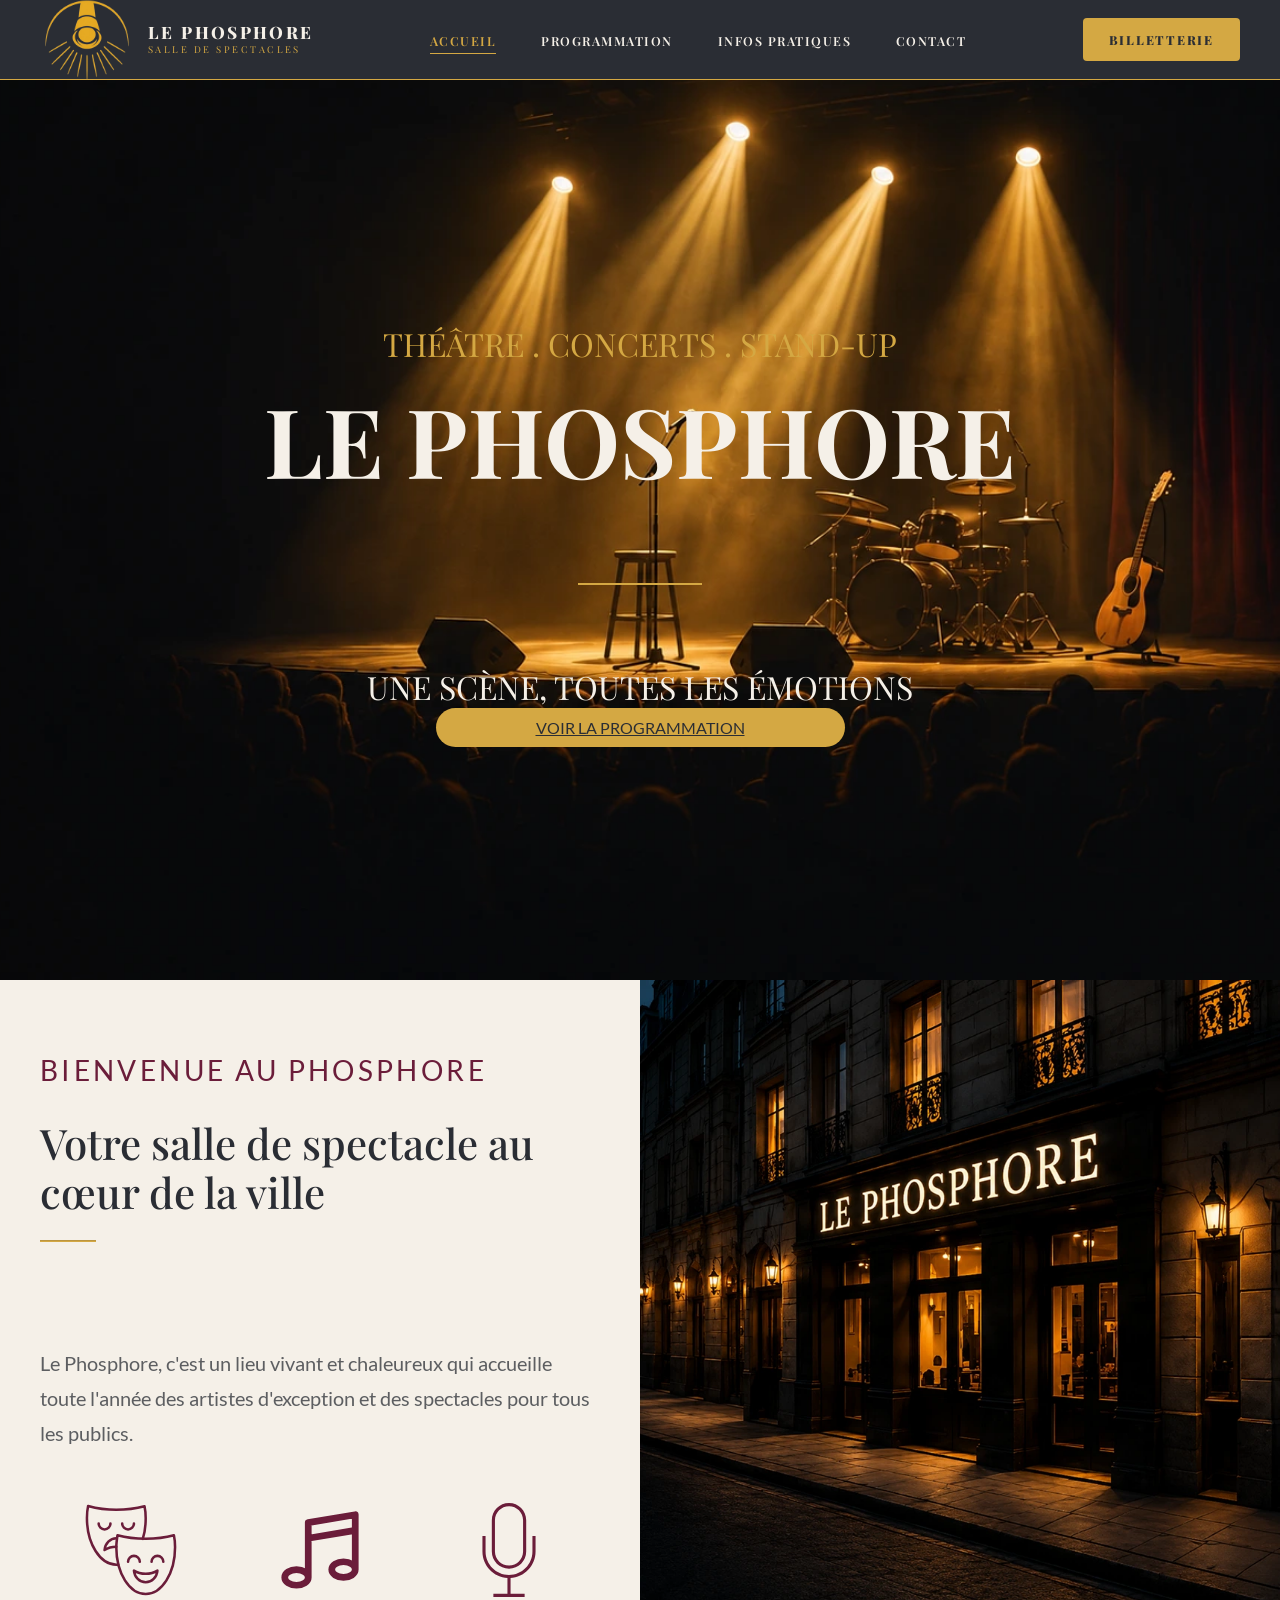
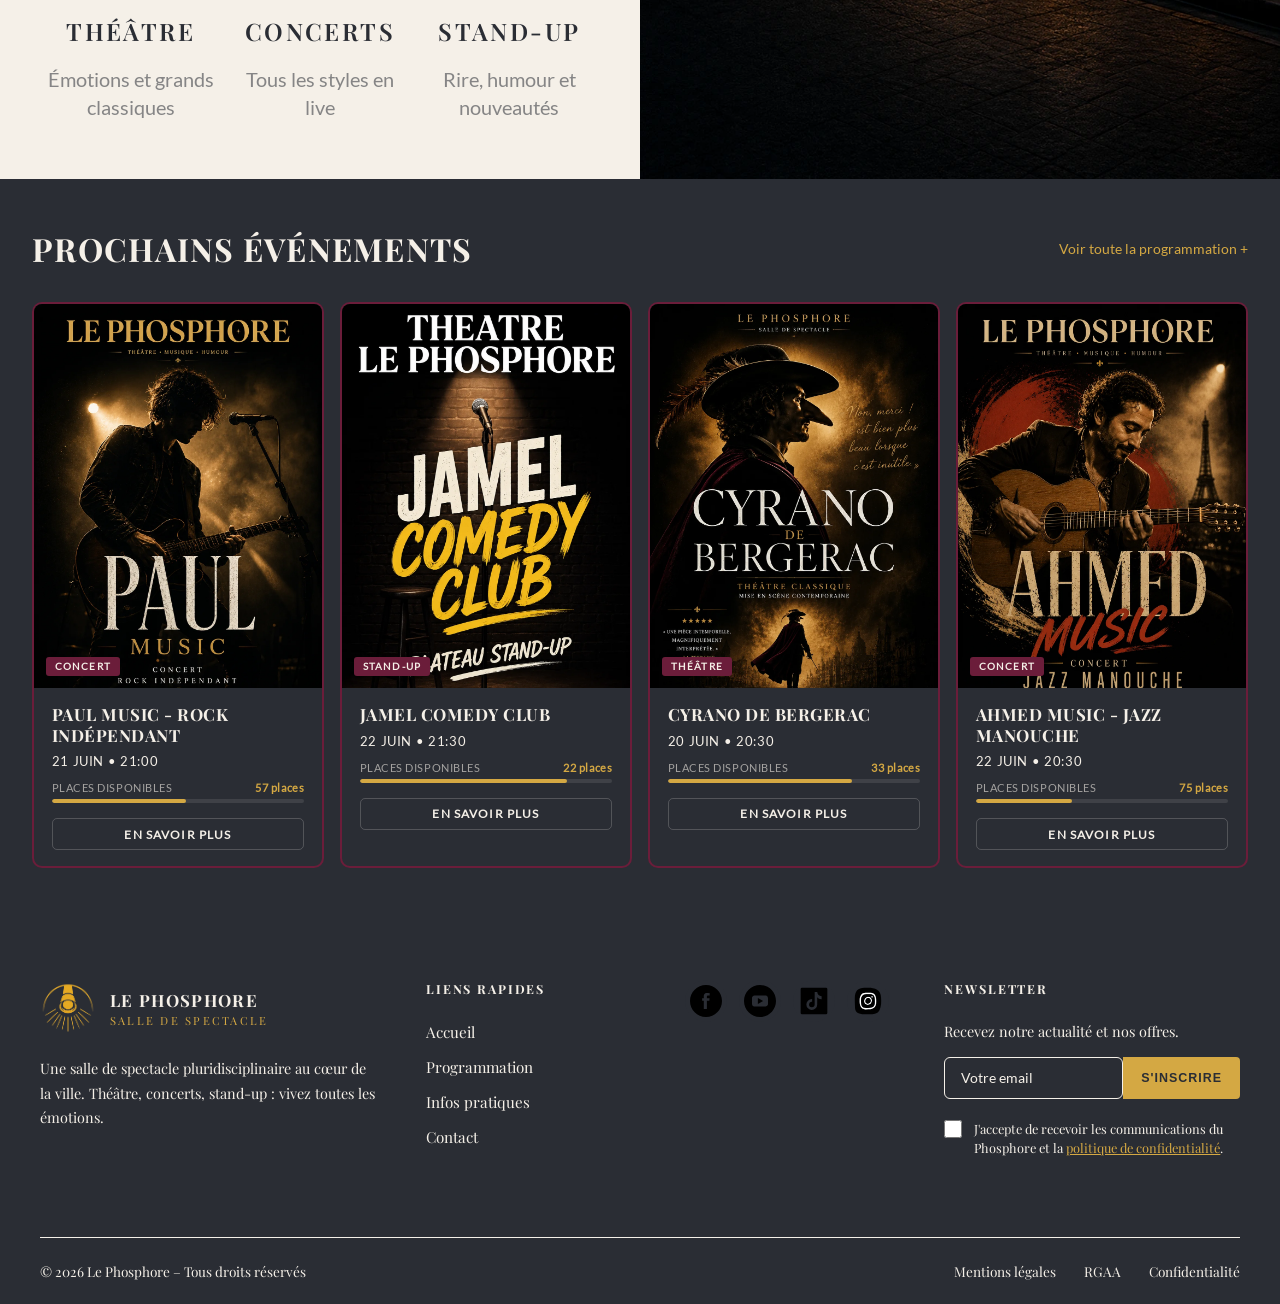
==== commit 42000871: "feat: fav icone" ====
--- a/index.html
+++ b/index.html
@@ -9,7 +9,7 @@
       content="Le Phosphore, salle de spectacle parisienne : théâtre, concerts et stand-up. Découvrez la programmation et réservez vos places."
     />
     <title>Le Phosphore — Salle de spectacle</title>
-    <link rel="stylesheet" href="../css/style.min.css" />
+    <link rel="stylesheet" href="/css/style.min.css" />
     <link rel="icon" href="/img/picto-removebg-preview.webp" />
   </head>
   <body>
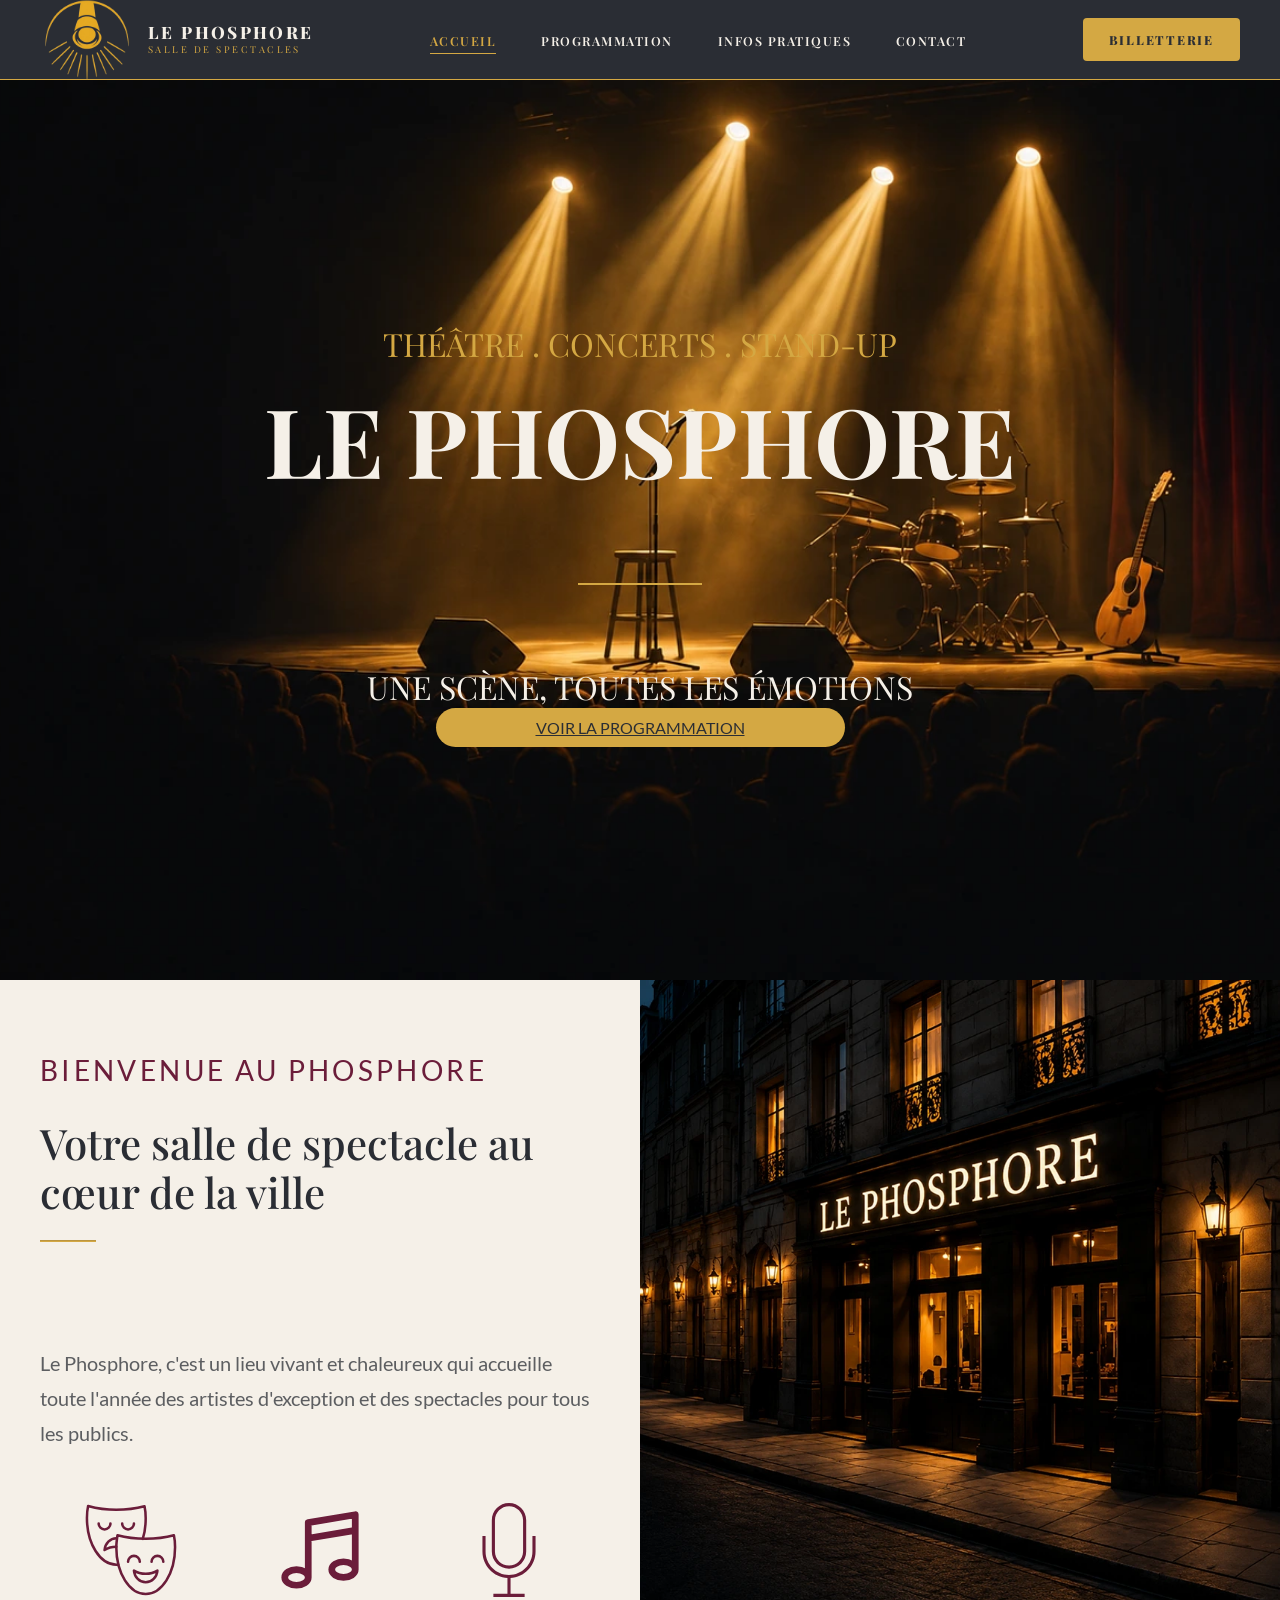
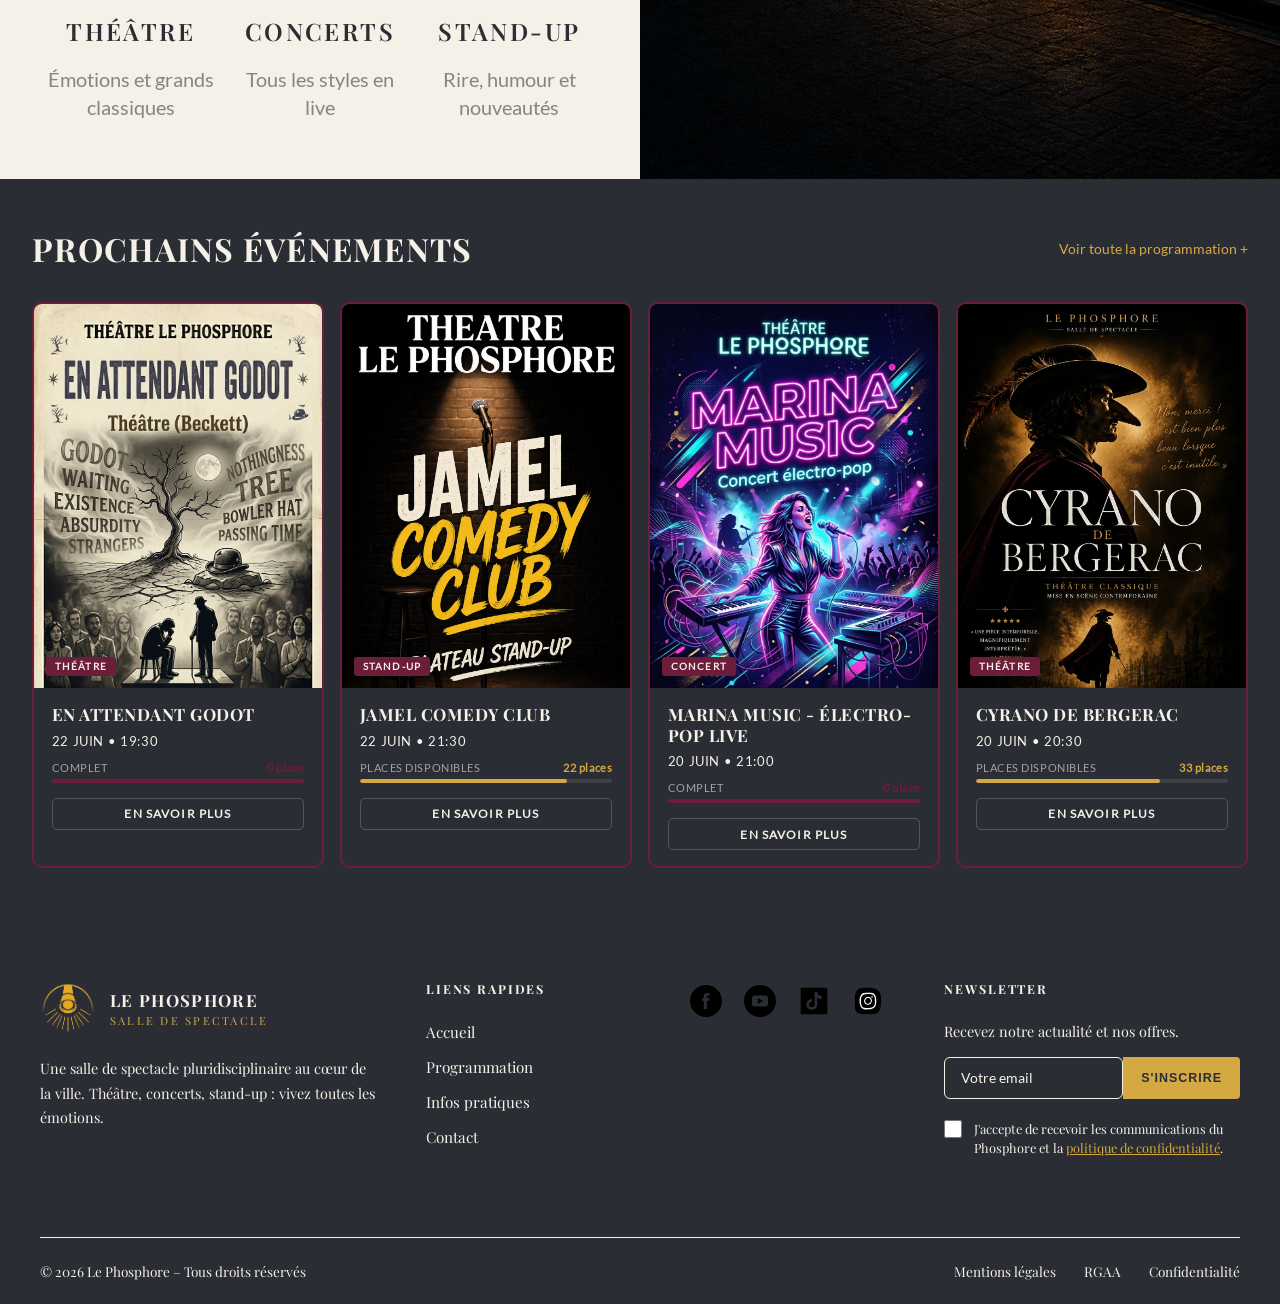
==== commit 0c9de47c: "feat" ====
--- a/index.html
+++ b/index.html
@@ -9,7 +9,7 @@
       content="Le Phosphore, salle de spectacle parisienne : théâtre, concerts et stand-up. Découvrez la programmation et réservez vos places."
     />
     <title>Le Phosphore — Salle de spectacle</title>
-    <link rel="stylesheet" href="/css/style.min.css" />
+    <link rel="stylesheet" href="./css/style.min.css" />
     <link rel="icon" href="/img/picto-removebg-preview.webp" />
   </head>
   <body>
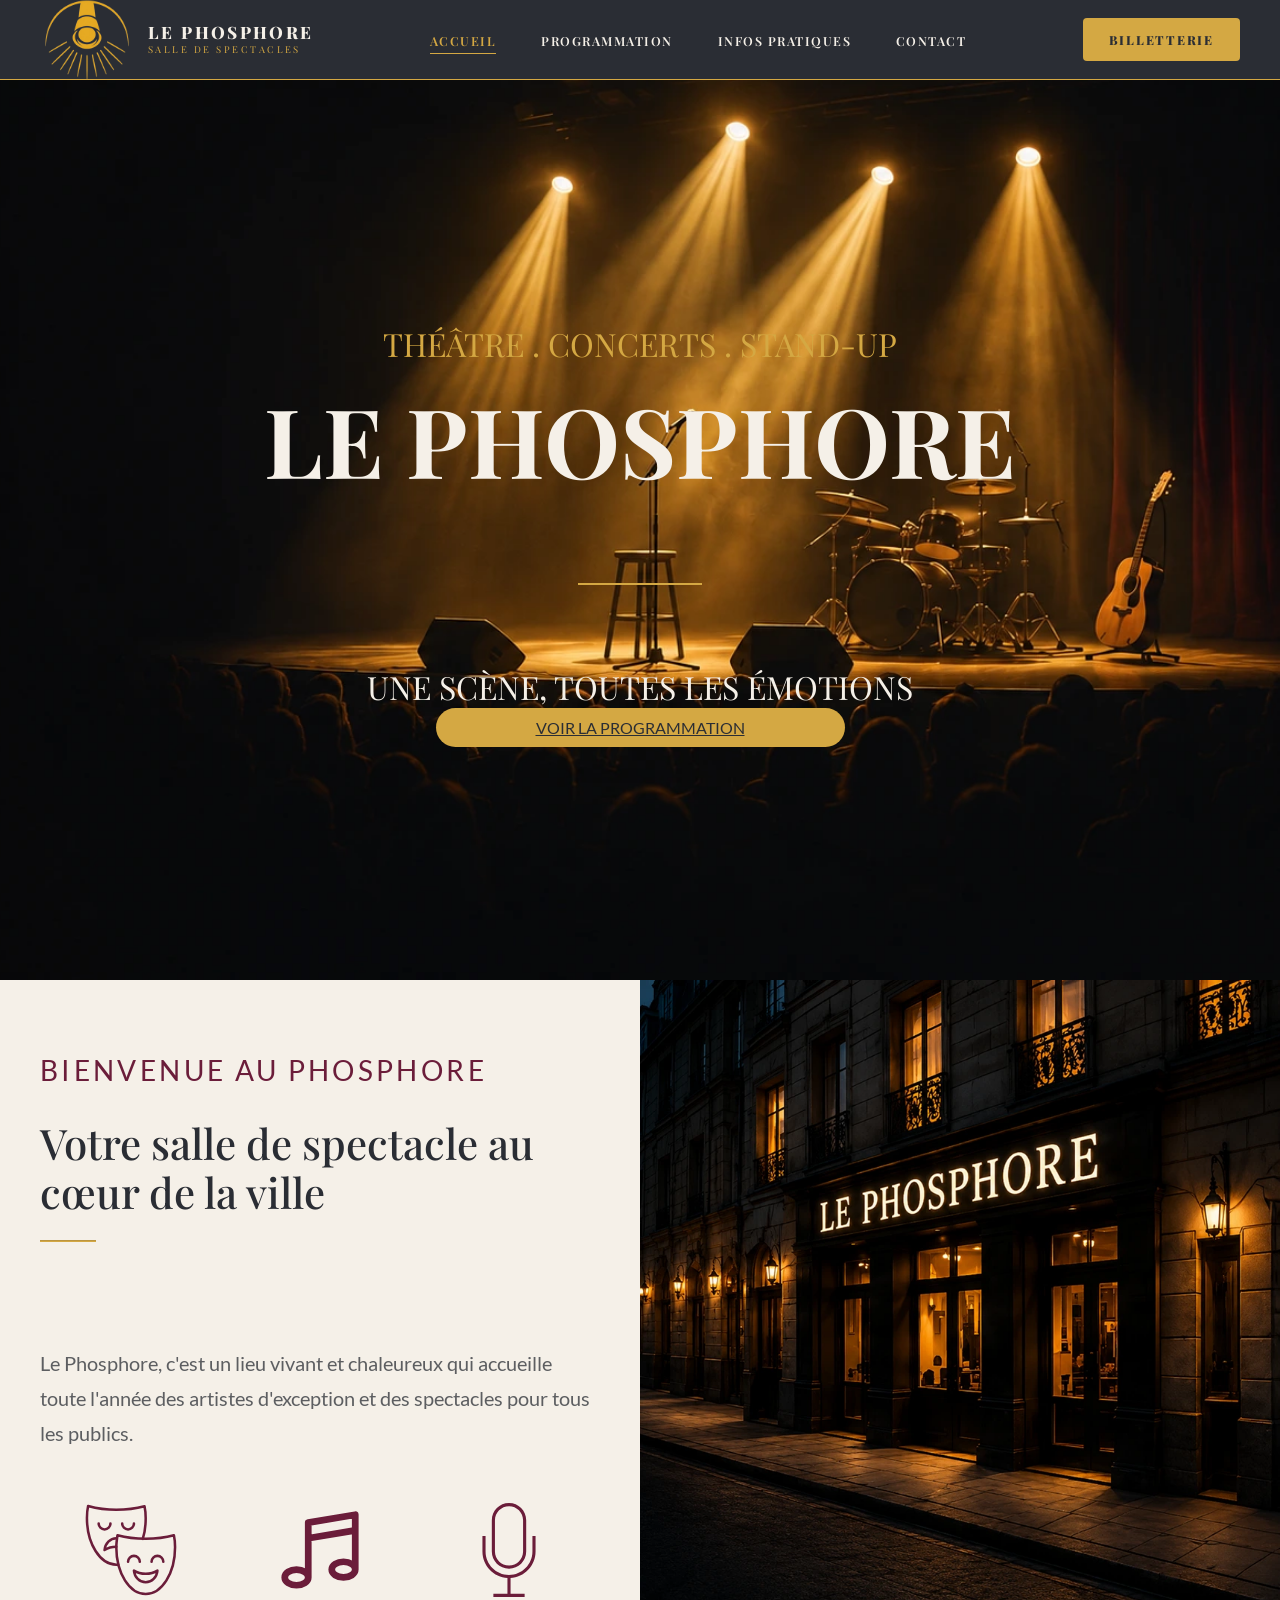
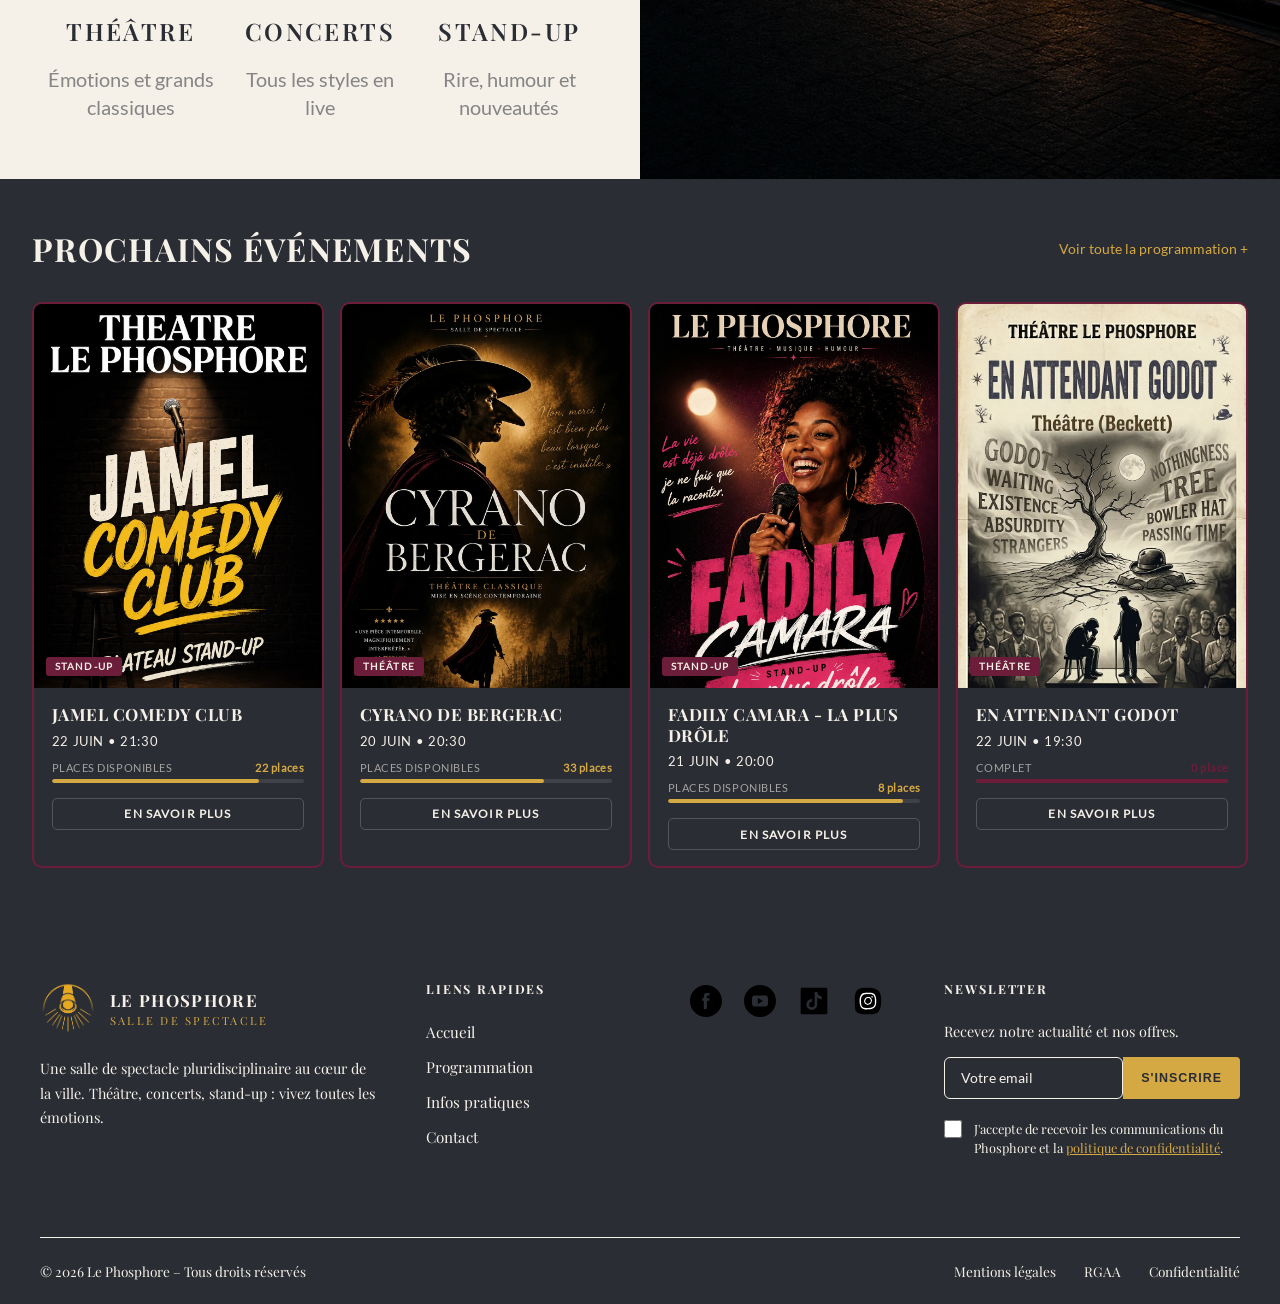
==== commit 4b425839: "feat: git" ====
--- a/index.html
+++ b/index.html
@@ -9,7 +9,7 @@
       content="Le Phosphore, salle de spectacle parisienne : théâtre, concerts et stand-up. Découvrez la programmation et réservez vos places."
     />
     <title>Le Phosphore — Salle de spectacle</title>
-    <link rel="stylesheet" href="./css/style.min.css" />
+    <link rel="stylesheet" href="/../css/style.min.css" />
     <link rel="icon" href="/img/picto-removebg-preview.webp" />
   </head>
   <body>
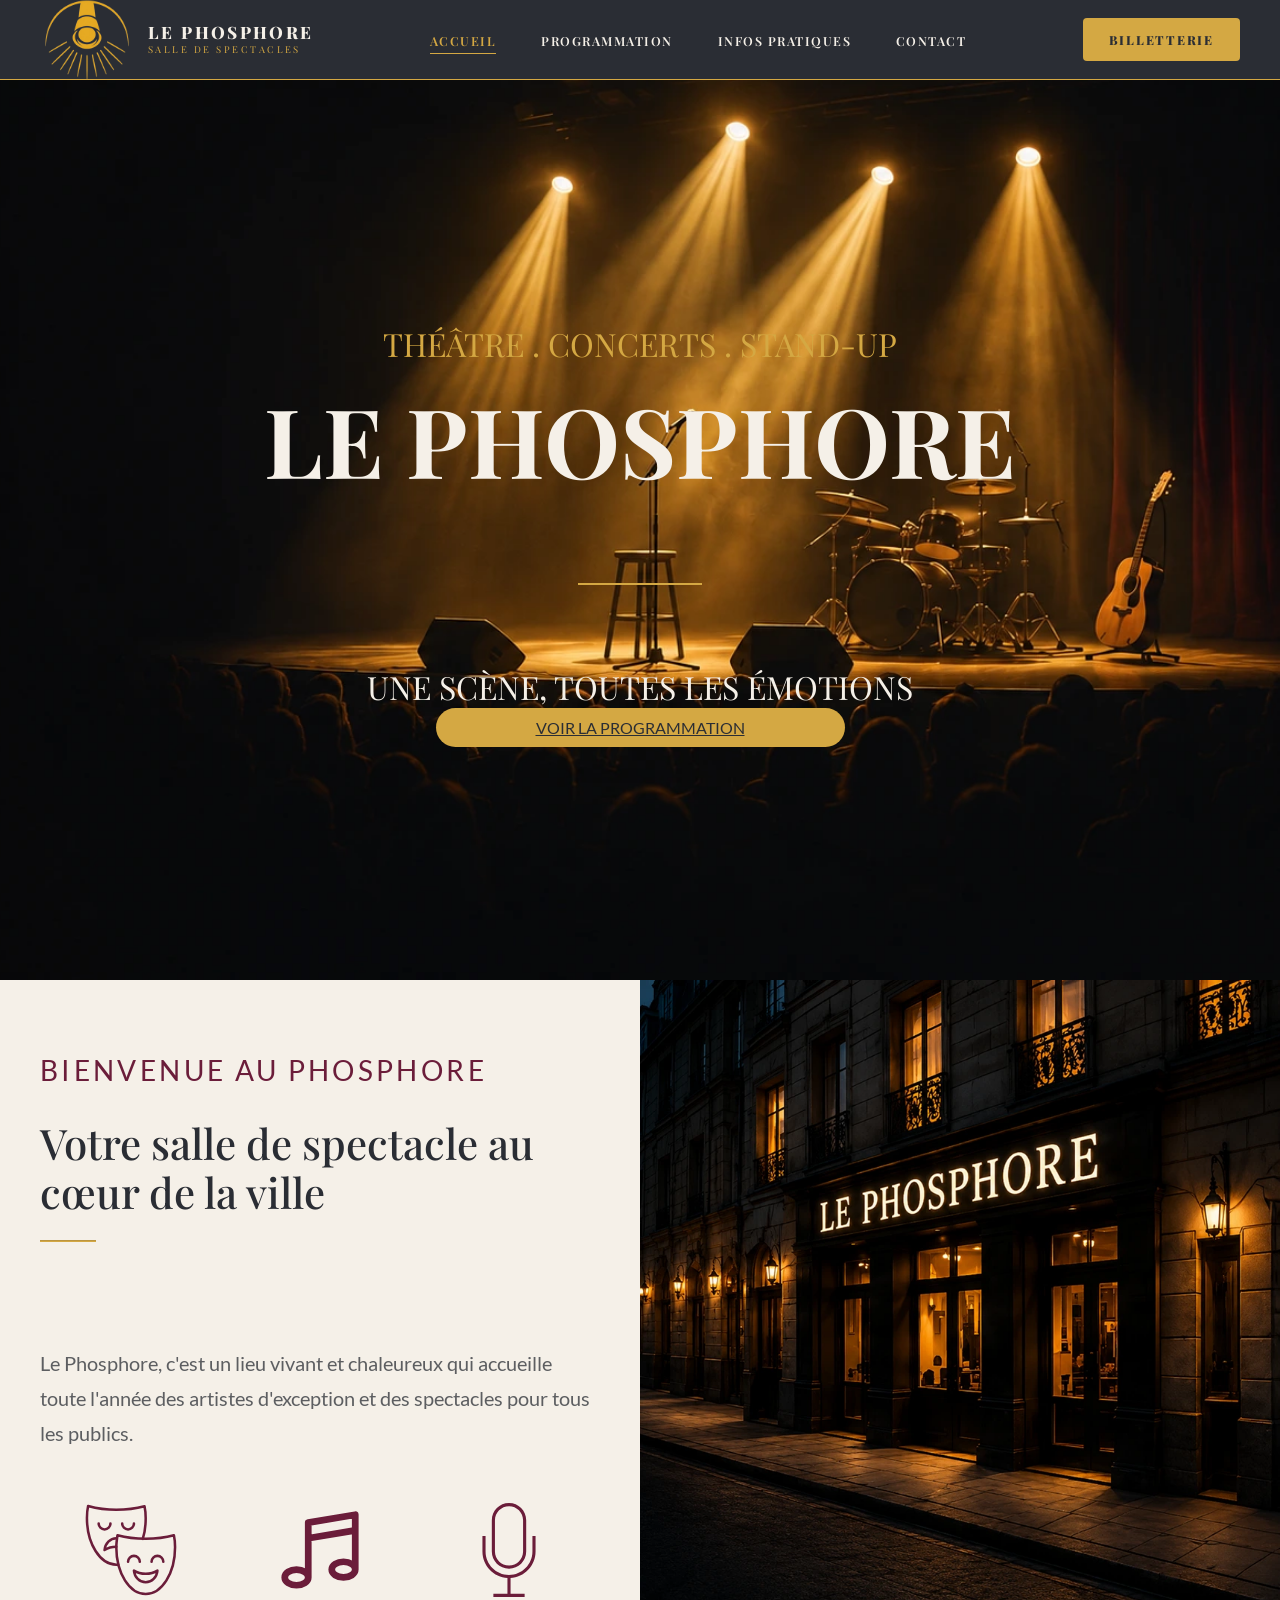
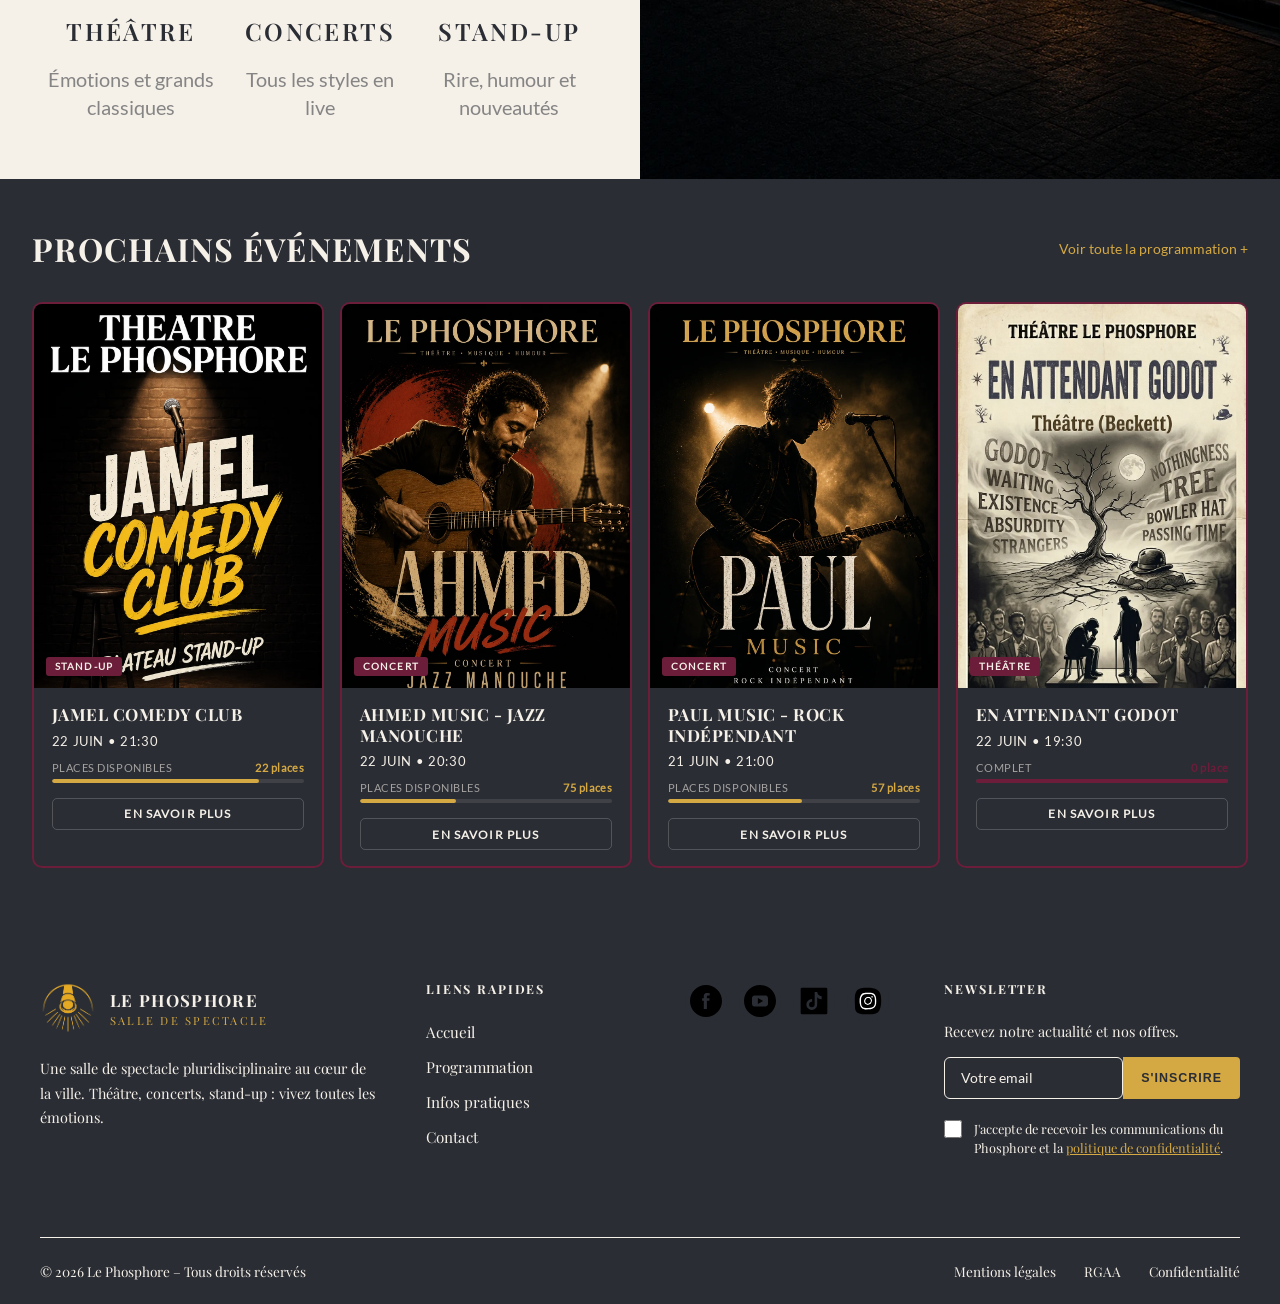
==== commit 6838317a: "feat: git" ====
--- a/index.html
+++ b/index.html
@@ -10,7 +10,7 @@
     />
     <title>Le Phosphore — Salle de spectacle</title>
     <link rel="stylesheet" href="/../css/style.min.css" />
-    <link rel="icon" href="/img/picto-removebg-preview.webp" />
+    <link rel="icon" href="/../img/picto-removebg-preview.webp" />
   </head>
   <body>
     <!-- Intro animation overlay: black fade + curtain opening effect on page load -->
@@ -36,7 +36,7 @@
             <div class="hero-theme">Une scène, toutes les émotions</div>
             <div>
               <!-- Main CTA linking to the full programmation page -->
-              <a href="/pages/programmation.html" class="hero-button"
+              <a href="/../pages/programmation.html" class="hero-button"
                 >VOIR LA PROGRAMMATION</a
               >
             </div>
@@ -60,7 +60,7 @@
           <ul class="bio-features">
             <li>
               <img
-                src="/img/favicon_io/icons-theatre.svg"
+                src="/../img/favicon_io/icons-theatre.svg"
                 alt="theatre"
                 class="bio-feature-icon"
               />
@@ -69,7 +69,7 @@
             </li>
             <li>
               <img
-                src="/img/favicon_io/music-svgrepo-com-1.svg"
+                src="/../img/favicon_io/music-svgrepo-com-1.svg"
                 alt="concerts"
                 class="bio-feature-icon"
               />
@@ -78,7 +78,7 @@
             </li>
             <li>
               <img
-                src="/img/favicon_io/micro-svgrepo-com-1.svg"
+                src="/../img/favicon_io/micro-svgrepo-com-1.svg"
                 alt="stand-up"
                 class="bio-feature-icon"
               />
@@ -90,7 +90,7 @@
 
         <!-- Decorative photo of the venue's facade -->
         <figure class="bio-img">
-          <img src="/img/phosphore.webp" alt="Façade du Phosphore" />
+          <img src="/../img/phosphore.webp" alt="Façade du Phosphore" />
         </figure>
       </section>
 
@@ -98,7 +98,7 @@
       <section class="programmation">
         <div class="programmation__header">
           <h2 class="programmation__title">Prochains Événements</h2>
-          <a href="/pages/programmation.html" class="programmation__link"
+          <a href="/../pages/programmation.html" class="programmation__link"
             >Voir toute la programmation +</a
           >
         </div>
@@ -112,8 +112,8 @@
 
     <!-- jQuery, required for the .load() calls below -->
     <script src="https://code.jquery.com/jquery-3.7.1.min.js"></script>
-    <script src="/js/header.js"></script>
-    <script src="/js/index-programmation.js"></script>
+    <script src="/../js/header.js"></script>
+    <script src="/../js/index-programmation.js"></script>
     <script>
       // Inject shared header/footer HTML into their placeholder divs
       $("#header").load("/pages/header.html");
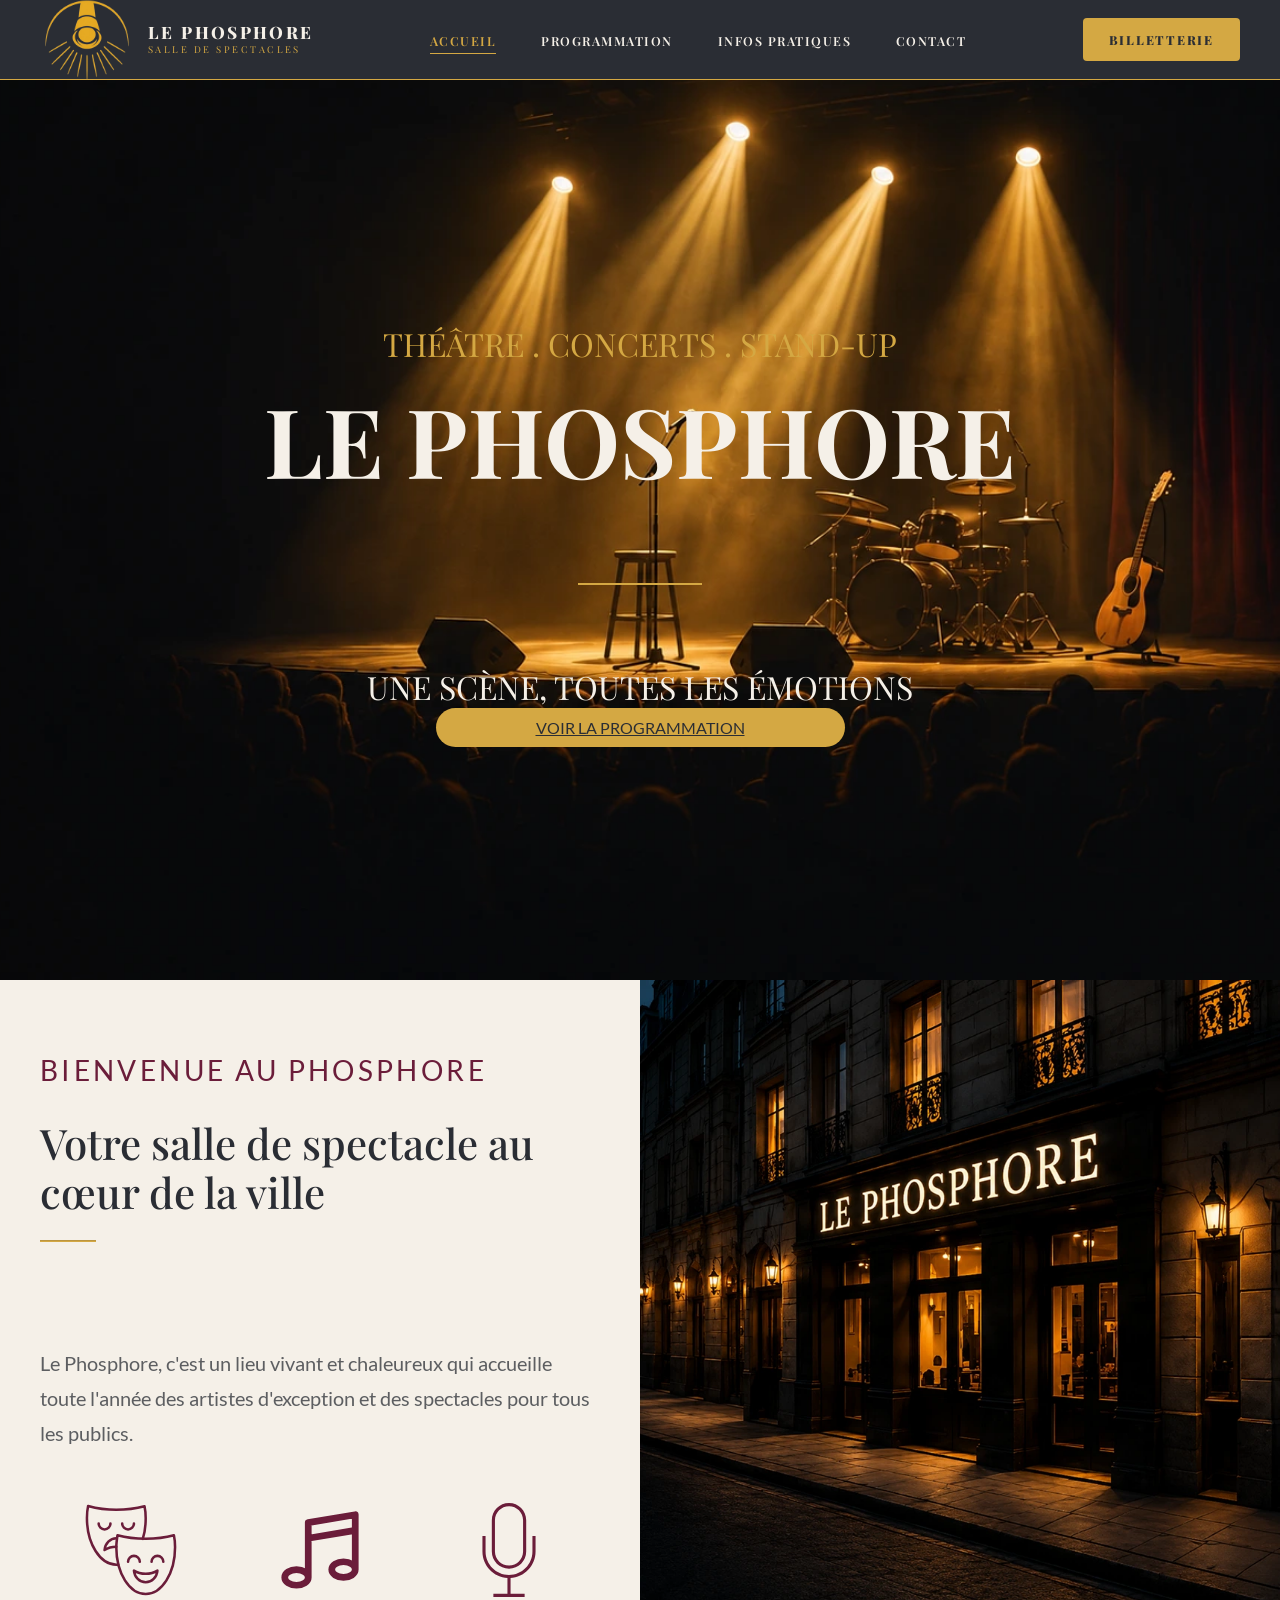
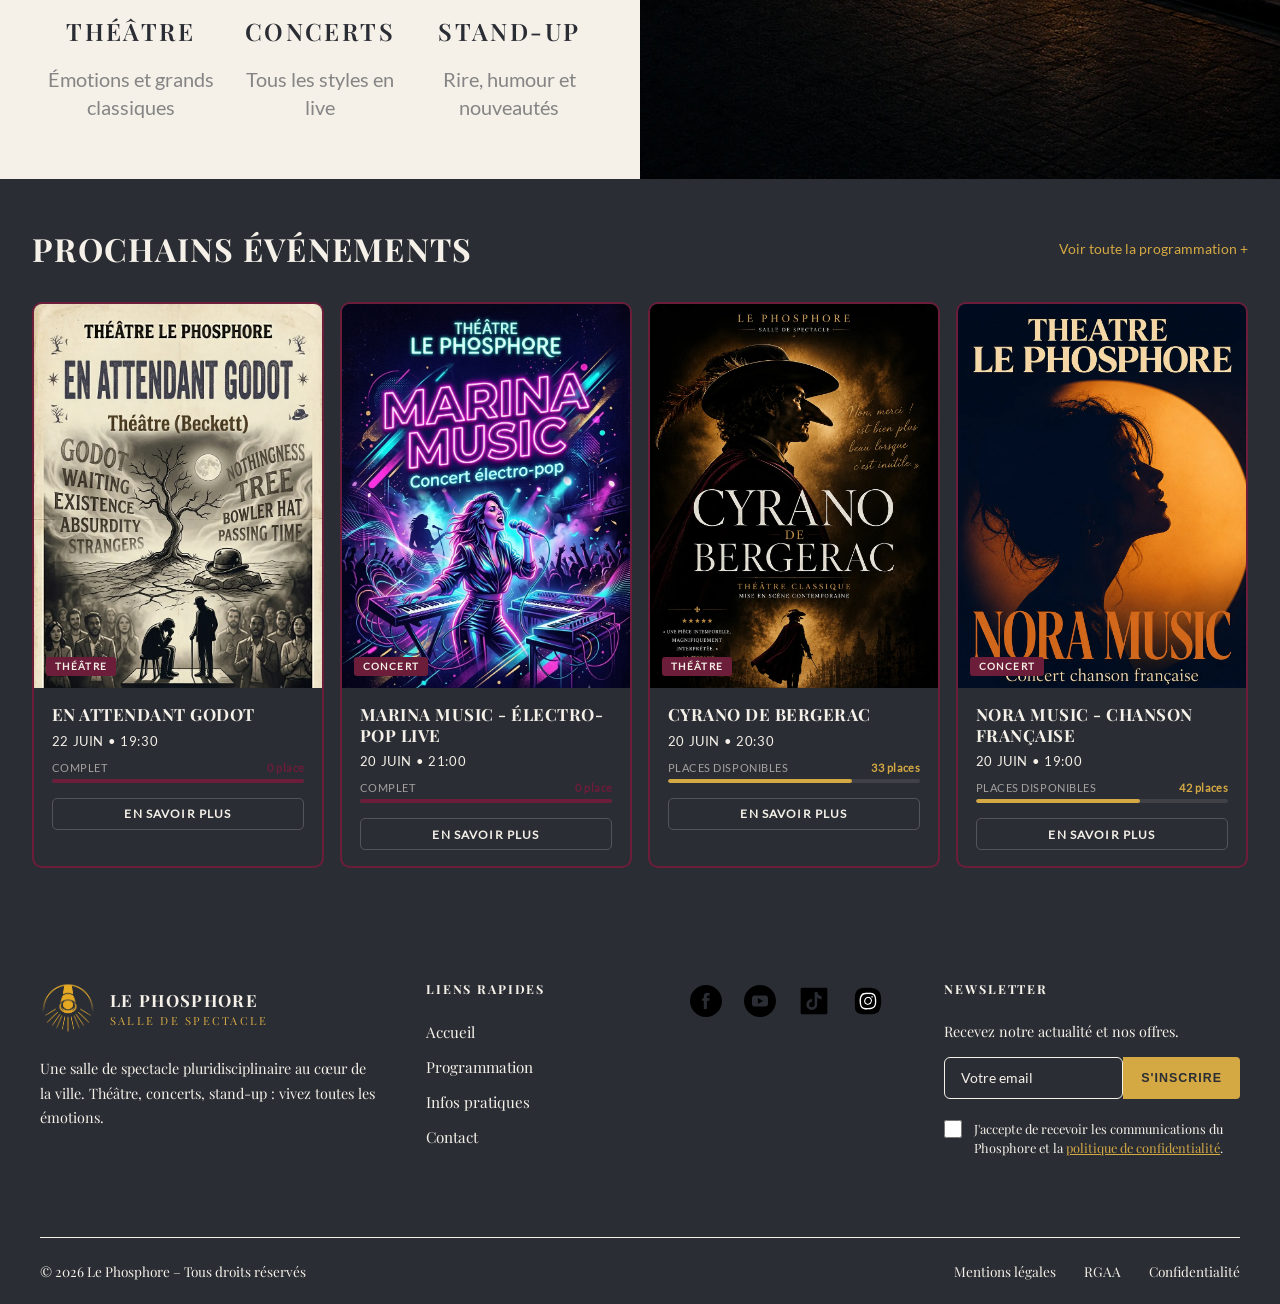
==== commit 6c764a9e: "feat: git" ====
--- a/index.html
+++ b/index.html
@@ -9,8 +9,8 @@
       content="Le Phosphore, salle de spectacle parisienne : théâtre, concerts et stand-up. Découvrez la programmation et réservez vos places."
     />
     <title>Le Phosphore — Salle de spectacle</title>
-    <link rel="stylesheet" href="/../css/style.min.css" />
-    <link rel="icon" href="/../img/picto-removebg-preview.webp" />
+    <link rel="stylesheet" href="./css/style.min.css" />
+    <link rel="icon" href="./img/picto-removebg-preview.webp" />
   </head>
   <body>
     <!-- Intro animation overlay: black fade + curtain opening effect on page load -->
@@ -36,7 +36,7 @@
             <div class="hero-theme">Une scène, toutes les émotions</div>
             <div>
               <!-- Main CTA linking to the full programmation page -->
-              <a href="/../pages/programmation.html" class="hero-button"
+              <a href="./pages/programmation.html" class="hero-button"
                 >VOIR LA PROGRAMMATION</a
               >
             </div>
@@ -60,7 +60,7 @@
           <ul class="bio-features">
             <li>
               <img
-                src="/../img/favicon_io/icons-theatre.svg"
+                src="./img/favicon_io/icons-theatre.svg"
                 alt="theatre"
                 class="bio-feature-icon"
               />
@@ -69,7 +69,7 @@
             </li>
             <li>
               <img
-                src="/../img/favicon_io/music-svgrepo-com-1.svg"
+                src="./img/favicon_io/music-svgrepo-com-1.svg"
                 alt="concerts"
                 class="bio-feature-icon"
               />
@@ -78,7 +78,7 @@
             </li>
             <li>
               <img
-                src="/../img/favicon_io/micro-svgrepo-com-1.svg"
+                src="./img/favicon_io/micro-svgrepo-com-1.svg"
                 alt="stand-up"
                 class="bio-feature-icon"
               />
@@ -90,7 +90,7 @@
 
         <!-- Decorative photo of the venue's facade -->
         <figure class="bio-img">
-          <img src="/../img/phosphore.webp" alt="Façade du Phosphore" />
+          <img src="./img/phosphore.webp" alt="Façade du Phosphore" />
         </figure>
       </section>
 
@@ -98,7 +98,7 @@
       <section class="programmation">
         <div class="programmation__header">
           <h2 class="programmation__title">Prochains Événements</h2>
-          <a href="/../pages/programmation.html" class="programmation__link"
+          <a href="./pages/programmation.html" class="programmation__link"
             >Voir toute la programmation +</a
           >
         </div>
@@ -112,8 +112,8 @@
 
     <!-- jQuery, required for the .load() calls below -->
     <script src="https://code.jquery.com/jquery-3.7.1.min.js"></script>
-    <script src="/../js/header.js"></script>
-    <script src="/../js/index-programmation.js"></script>
+    <script src="./js/header.js"></script>
+    <script src="./js/index-programmation.js"></script>
     <script>
       // Inject shared header/footer HTML into their placeholder divs
       $("#header").load("/pages/header.html");
